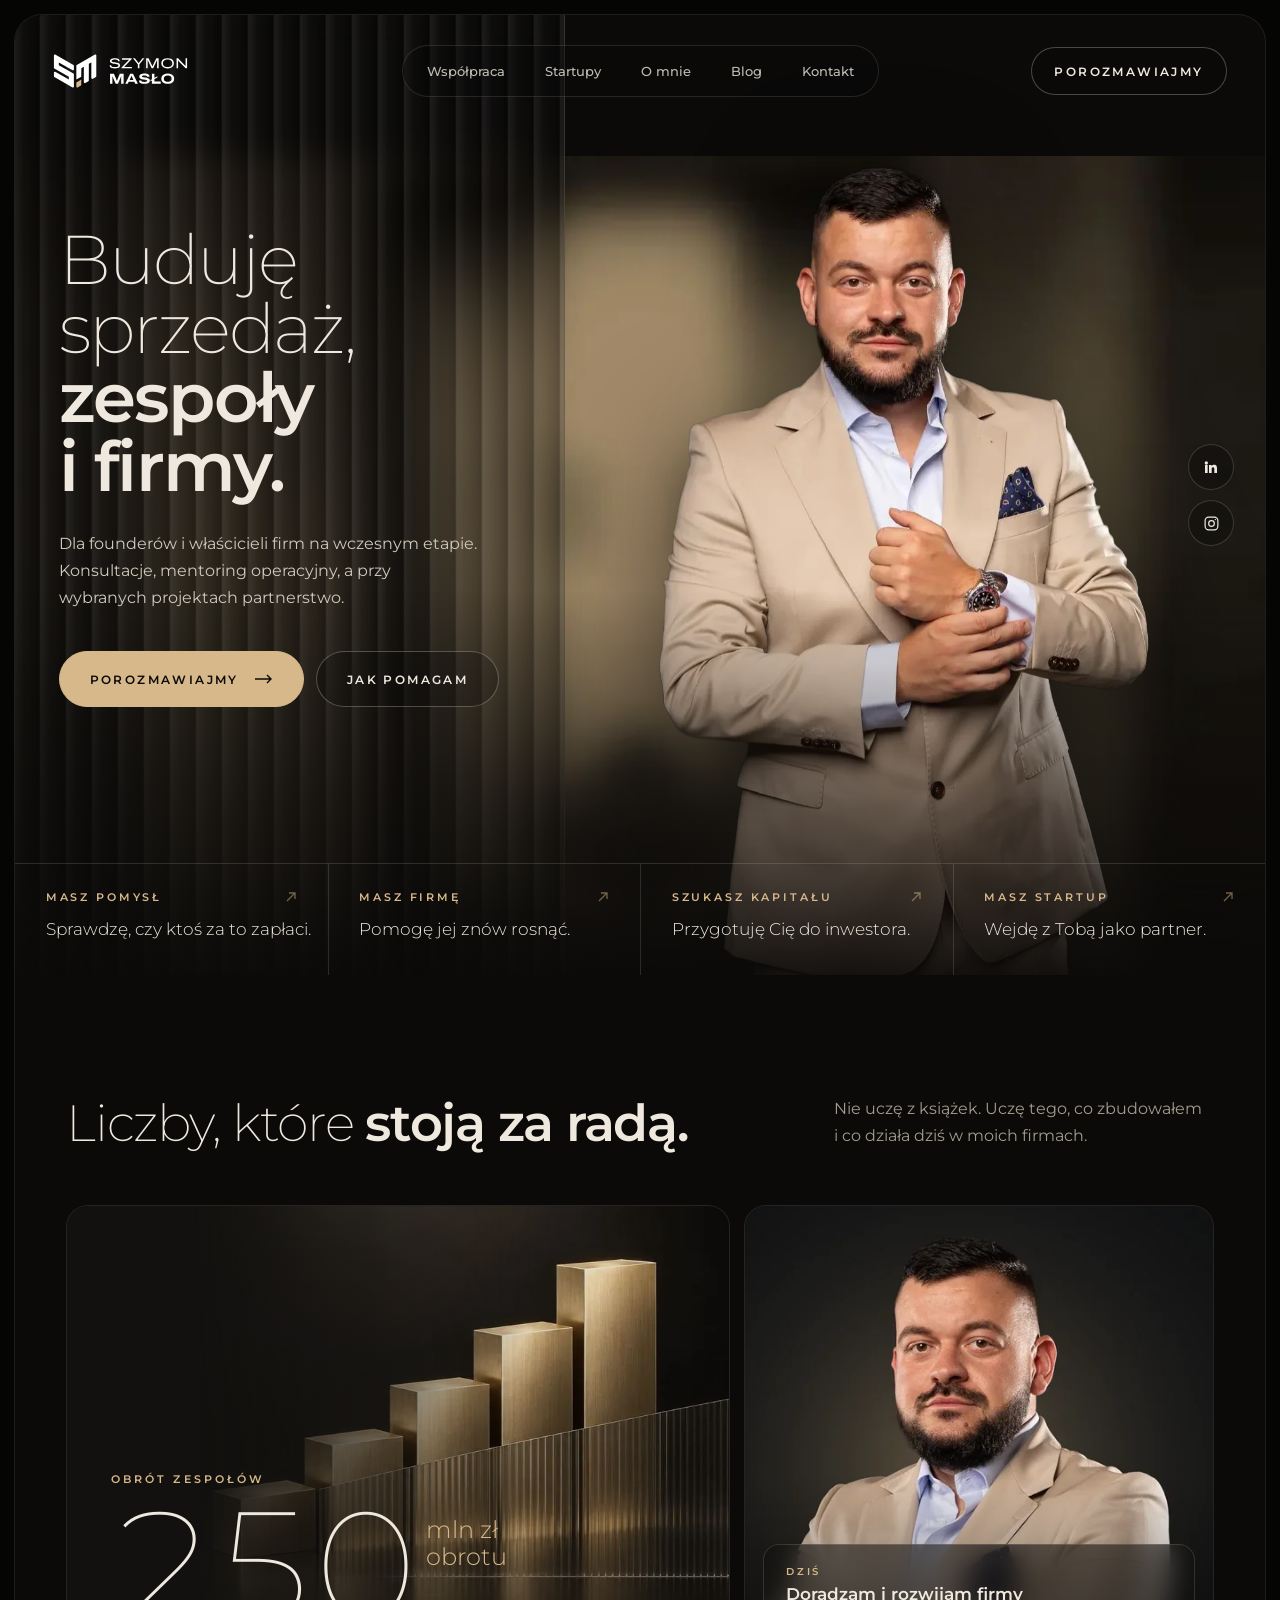
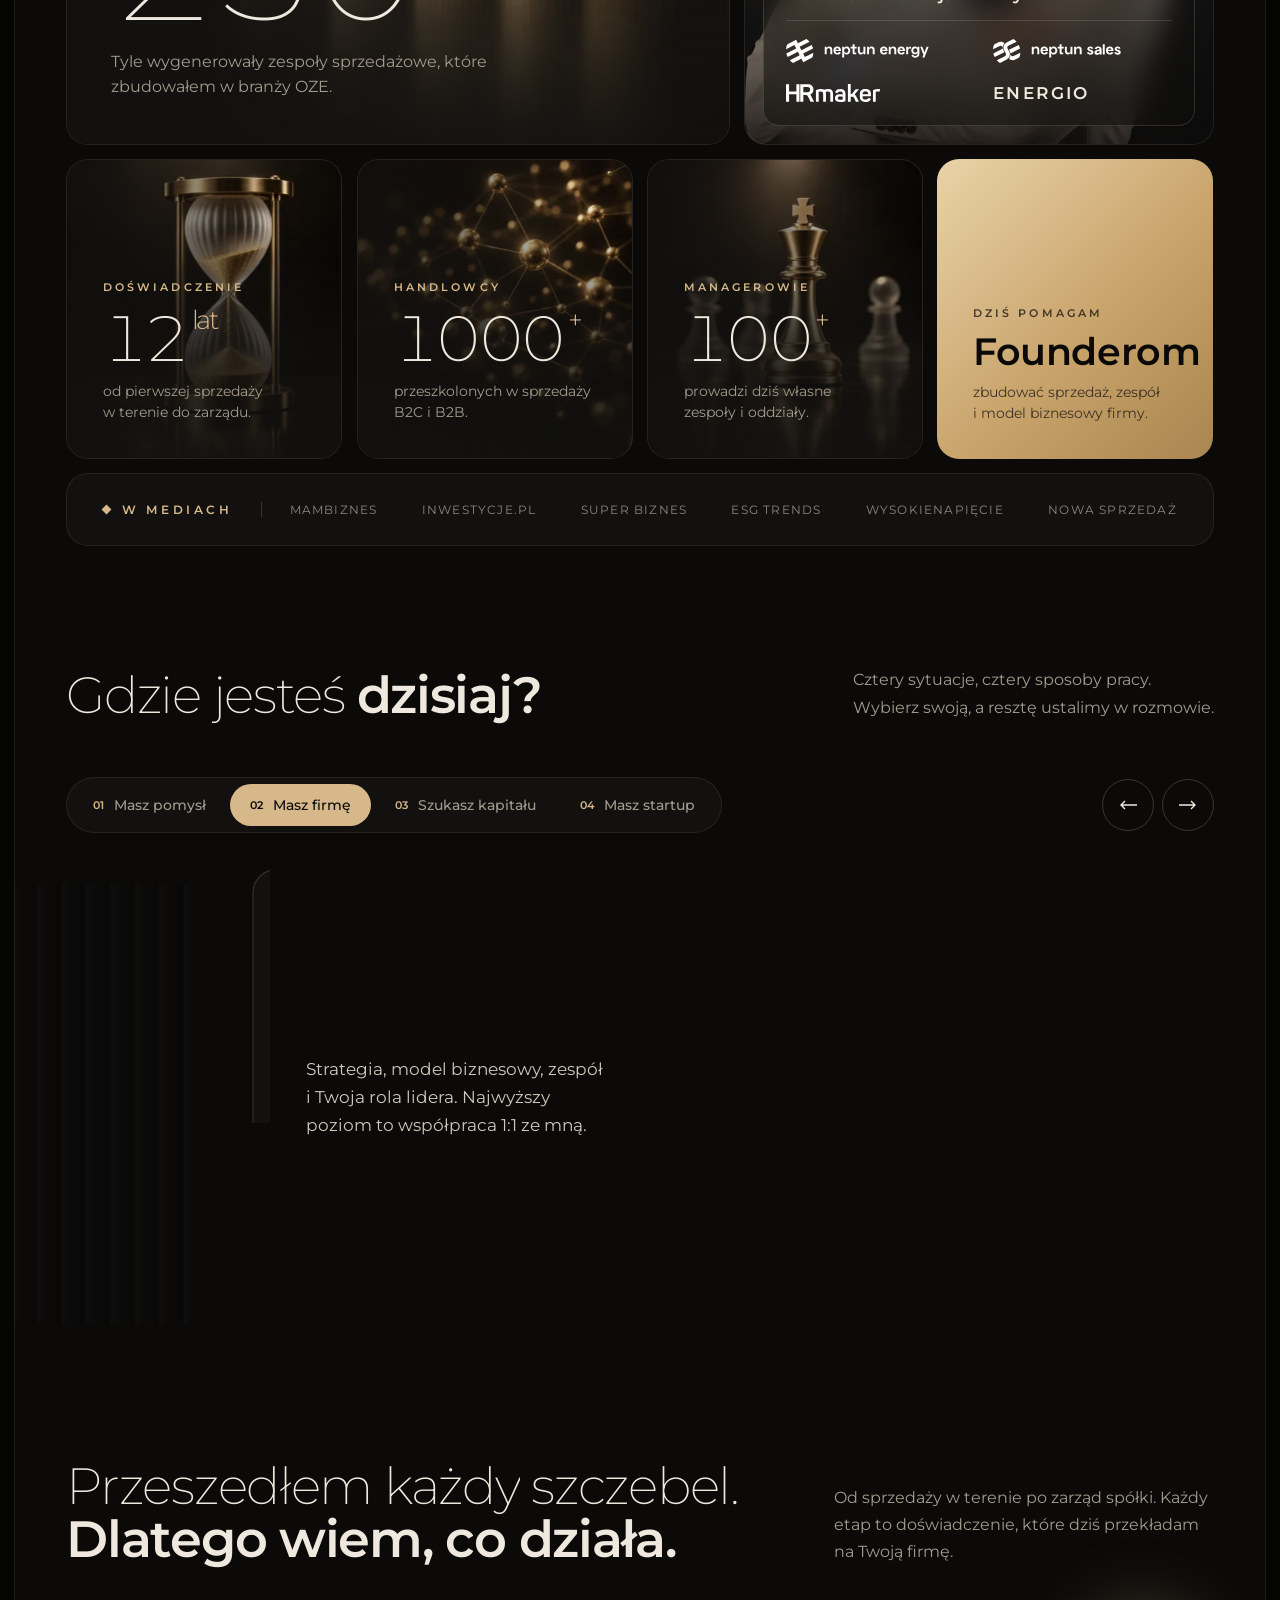
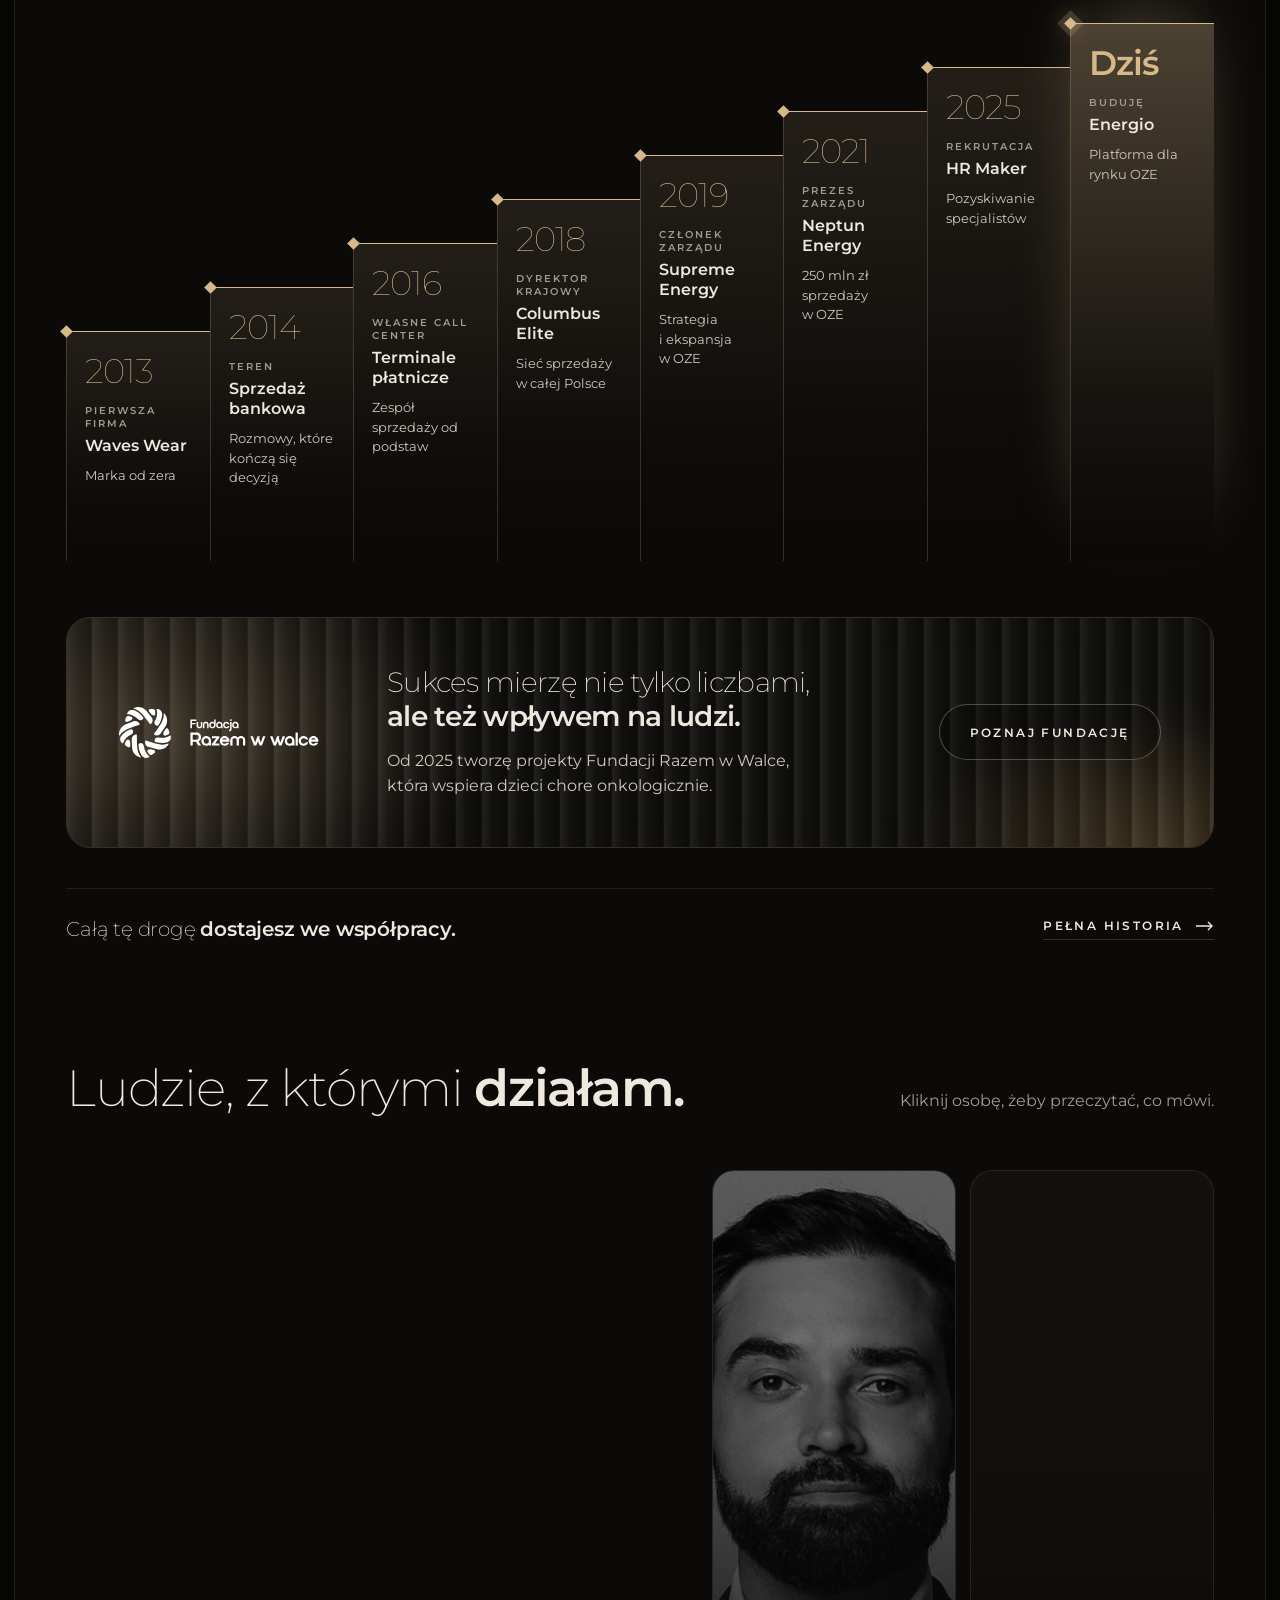
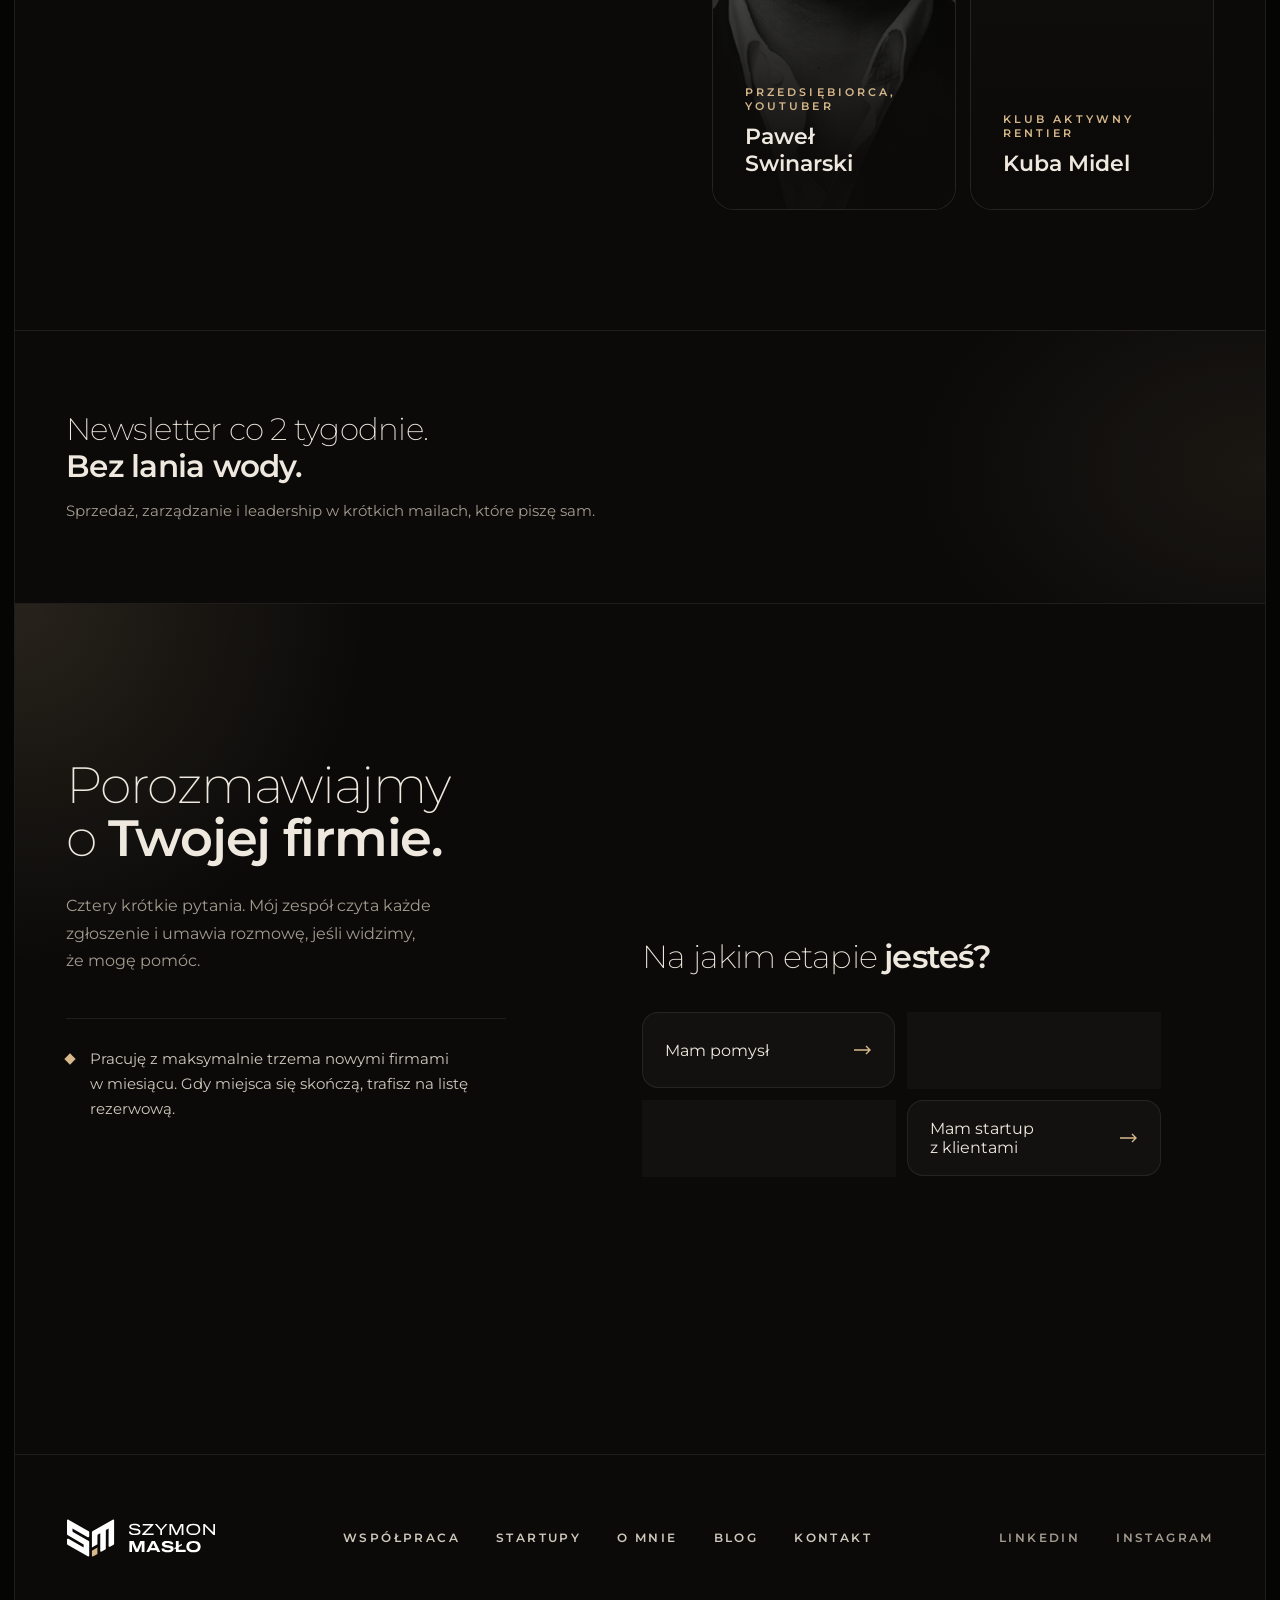
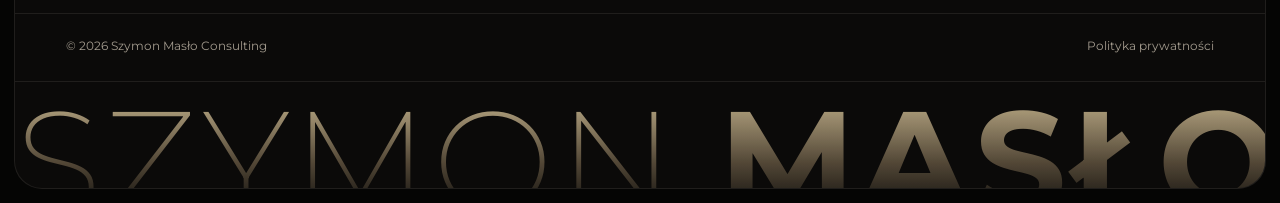
==== index.html @ 3e360892 "Strona główna: statyczny front, interakcje, animacje i GitHub Pages - index.html z 8 sekcjami 1:1 z " ====
<!doctype html>
<html lang="pl">
<head>
<meta charset="utf-8">
<meta name="viewport" content="width=device-width, initial-scale=1">
<title>Szymon Masło – sprzedaż, zespoły i firmy</title>
<meta name="description" content="Dla founderów i właścicieli firm na wczesnym etapie. Konsultacje, mentoring operacyjny, a przy wybranych projektach partnerstwo.">
<meta name="robots" content="noindex, nofollow"><!-- wersja do akceptacji: usuń przy publikacji -->
<meta name="theme-color" content="#050504">
<meta property="og:title" content="Szymon Masło">
<meta property="og:description" content="Buduję sprzedaż, zespoły i firmy.">
<meta property="og:image" content="assets/img/og.jpg">
<link rel="icon" href="assets/logo/oryginaly/logo-512.png">

<!-- Font: na start Google Fonts, docelowo self-hosted woff2 (latin-ext) w assets/fonts + preload -->
<link rel="preconnect" href="https://fonts.googleapis.com">
<link rel="preconnect" href="https://fonts.gstatic.com" crossorigin>
<link rel="stylesheet" href="https://fonts.googleapis.com/css2?family=Montserrat:wght@100..800&amp;display=swap">

<!-- LCP: zdjęcie Szymona i tło hero -->
<link rel="preload" as="image" type="image/webp" href="assets/img/hero-szymon-cutout-805.webp" imagesrcset="assets/img/hero-szymon-cutout-480.webp 480w, assets/img/hero-szymon-cutout-805.webp 805w" imagesizes="(max-width: 640px) 240px, 510px" fetchpriority="high">

<link rel="stylesheet" href="assets/css/tokens.css">
<link rel="stylesheet" href="assets/css/base.css">
<link rel="stylesheet" href="assets/css/sections/header.css">
<link rel="stylesheet" href="assets/css/sections/hero.css">
<link rel="stylesheet" href="assets/css/sections/results.css">
<link rel="stylesheet" href="assets/css/sections/paths.css">
<link rel="stylesheet" href="assets/css/sections/career.css">
<link rel="stylesheet" href="assets/css/sections/people.css">
<link rel="stylesheet" href="assets/css/sections/newsletter.css">
<link rel="stylesheet" href="assets/css/sections/apply.css">
<link rel="stylesheet" href="assets/css/sections/footer.css">
<link rel="stylesheet" href="assets/css/motion.css">
<script>
  /* Animacje tylko z JS i bez prefers-reduced-motion. Bezpiecznik: gdy main.js się nie wczyta w 3 s, pokaż wszystko. */
  (function (h) {
    h.classList.add('js');
    if (!matchMedia('(prefers-reduced-motion: reduce)').matches) h.classList.add('motion');
    setTimeout(function () { if (!h.classList.contains('motion-ready')) h.classList.remove('motion'); }, 3000);
  })(document.documentElement);
</script>
<script type="module" src="assets/js/main.js"></script>
</head>
<body>
<a class="skip-link" href="#tresc">Przejdź do treści</a>
<div class="scroll-progress" aria-hidden="true"></div>

<div class="site">
<div class="site-frame" id="top">

<!-- ============ template-part: home/hero (+ header.php) ============ -->
<section class="hero" aria-labelledby="hero-h" data-section="hero">
  <div class="hero__bg" aria-hidden="true">
    <img src="assets/img/hero-bg-korytarz-1280.webp" srcset="assets/img/hero-bg-korytarz-768.webp 768w, assets/img/hero-bg-korytarz-1280.webp 1280w, assets/img/hero-bg-korytarz-1920.webp 1920w" sizes="100vw" width="1920" height="1080" alt="" decoding="async">
  </div>
  <div class="hero__photo">
    <img src="assets/img/hero-szymon-cutout-805.webp" srcset="assets/img/hero-szymon-cutout-480.webp 480w, assets/img/hero-szymon-cutout-805.webp 805w" sizes="(max-width: 640px) 240px, 510px" width="805" height="1439" alt="Szymon Masło w beżowym garniturze" fetchpriority="high">
  </div>
  <div class="hero__glass flute" aria-hidden="true"></div>
  <div class="hero__dim" aria-hidden="true"></div>

  <header class="topbar">
    <a class="topbar__logo" href="#top" aria-label="Szymon Masło, strona główna"><img src="assets/logo/szymon-maslo-white.svg" width="142" height="36" alt=""></a>
    <nav class="topbar__nav" aria-label="Główna nawigacja">
      <a href="#">Współpraca</a>
      <a href="#">Startupy</a>
      <a href="#">O mnie</a>
      <a href="#">Blog</a>
      <a href="#">Kontakt</a>
    </nav>
    <div class="topbar__actions">
      <a class="btn btn--ghost topbar__cta" href="#porozmawiajmy">Porozmawiajmy</a>
      <button class="topbar__menu-btn" type="button" aria-label="Otwórz menu" aria-expanded="false" aria-controls="mobile-menu" data-mmenu-open><svg width="20" height="20" viewBox="0 0 24 24" fill="none" stroke="currentColor" stroke-width="1.5" stroke-linecap="round" aria-hidden="true"><path d="M4 9h16M4 15h16"/></svg></button>
    </div>
  </header>

  <div class="hero__social">
    <a href="https://www.linkedin.com/in/szymonmaslo/" aria-label="LinkedIn" rel="noopener" target="_blank"><svg width="16" height="16" viewBox="0 0 24 24" fill="currentColor" aria-hidden="true"><path d="M4.98 3.5a2.5 2.5 0 1 1 0 5 2.5 2.5 0 0 1 0-5zM3 9h4v12H3zM9 9h3.8v1.7h.05c.53-1 1.83-2.05 3.77-2.05C20.6 8.65 21 11.3 21 14.7V21h-4v-5.6c0-1.34-.02-3.06-1.86-3.06-1.87 0-2.15 1.46-2.15 2.96V21H9z"/></svg></a>
    <a href="https://www.instagram.com/szymon_maslovsky" aria-label="Instagram" rel="noopener" target="_blank"><svg width="17" height="17" viewBox="0 0 24 24" fill="none" stroke="currentColor" stroke-width="1.7" aria-hidden="true"><rect x="3" y="3" width="18" height="18" rx="5"/><circle cx="12" cy="12" r="4"/><circle cx="17.5" cy="6.5" r="1" fill="currentColor" stroke="none"/></svg></a>
  </div>

  <div class="hero__copy" id="tresc">
    <h1 class="hero__title thin" id="hero-h" data-split>Buduję sprzedaż, <b>zespoły i&nbsp;firmy.</b></h1>
    <p class="hero__lead lead">Dla founderów i&nbsp;właścicieli firm na wczesnym etapie. Konsultacje, mentoring operacyjny, a&nbsp;przy wybranych projektach partnerstwo.</p>
    <div class="hero__ctas">
      <a class="btn" href="#porozmawiajmy">Porozmawiajmy <svg width="18" height="10" viewBox="0 0 18 10" fill="none" stroke="currentColor" stroke-width="1.4" aria-hidden="true"><path d="M0 5h16M12 1l4 4-4 4"/></svg></a>
      <a class="btn btn--ghost" href="#sciezki">Jak pomagam</a>
    </div>
  </div>

  <nav class="hero__cells" aria-label="Twoja sytuacja">
    <a class="hero__cell" href="#sciezki"><span class="hero__cell-label">Masz pomysł <svg width="12" height="12" viewBox="0 0 12 12" fill="none" stroke="currentColor" stroke-width="1.3" aria-hidden="true"><path d="M2 10L10 2M4 2h6v6"/></svg></span><span class="hero__cell-text">Sprawdzę, czy ktoś za to zapłaci.</span></a>
    <a class="hero__cell" href="#sciezki"><span class="hero__cell-label">Masz firmę <svg width="12" height="12" viewBox="0 0 12 12" fill="none" stroke="currentColor" stroke-width="1.3" aria-hidden="true"><path d="M2 10L10 2M4 2h6v6"/></svg></span><span class="hero__cell-text">Pomogę jej znów rosnąć.</span></a>
    <a class="hero__cell" href="#sciezki"><span class="hero__cell-label">Szukasz kapitału <svg width="12" height="12" viewBox="0 0 12 12" fill="none" stroke="currentColor" stroke-width="1.3" aria-hidden="true"><path d="M2 10L10 2M4 2h6v6"/></svg></span><span class="hero__cell-text">Przygotuję Cię do inwestora.</span></a>
    <a class="hero__cell" href="#sciezki"><span class="hero__cell-label">Masz startup <svg width="12" height="12" viewBox="0 0 12 12" fill="none" stroke="currentColor" stroke-width="1.3" aria-hidden="true"><path d="M2 10L10 2M4 2h6v6"/></svg></span><span class="hero__cell-text">Wejdę z&nbsp;Tobą jako partner.</span></a>
  </nav>
</section>

<main>
<!-- ============ template-part: home/results ============ -->
<section class="sec results" id="liczby" aria-labelledby="wynik-h" data-section="results">
  <div class="wrap">
    <div class="sec-head">
      <h2 class="h2 thin" id="wynik-h" data-split>Liczby, które <b>stoją za radą.</b></h2>
      <p class="lead" data-reveal style="--delay:.25s">Nie uczę z&nbsp;książek. Uczę tego, co zbudowałem i&nbsp;co działa dziś w&nbsp;moich firmach.</p>
    </div>
    <div class="results__grid" data-results-grid data-stagger="scale">
      <article class="results__tile results__tile--big">
        <div class="results__art" aria-hidden="true"><img src="assets/img/bento-250mln-schody-1280.webp" srcset="assets/img/bento-250mln-schody-640.webp 640w, assets/img/bento-250mln-schody-1280.webp 1280w" sizes="(max-width: 640px) 820px, 960px" width="1280" height="720" alt="" loading="lazy" decoding="async"></div>
        <div class="results__in">
          <small class="results__label">Obrót zespołów</small>
          <p class="results__big-num"><b aria-hidden="true" data-count>250</b><span aria-hidden="true">mln zł <br>obrotu</span><span class="visually-hidden">250 mln zł obrotu</span></p>
          <p class="results__text">Tyle wygenerowały zespoły sprzedażowe, które zbudowałem w&nbsp;branży OZE.</p>
        </div>
      </article>
      <article class="results__tile results__tile--photo">
        <img class="results__photo" src="assets/img/bento-szymon-bezowy-800.webp" srcset="assets/img/bento-szymon-bezowy-800.webp 800w, assets/img/bento-szymon-bezowy-1200.webp 1200w" sizes="(max-width: 640px) 84vw, (max-width: 1100px) 100vw, 560px" width="1600" height="1600" alt="Szymon Masło w beżowym garniturze, z założonymi rękami" loading="lazy" decoding="async">
        <div class="results__glass">
          <div><small>Dziś</small><b class="results__glass-title">Doradzam i&nbsp;rozwijam firmy</b></div>
          <div class="results__logos">
            <img src="assets/logo/neptun-energy-white.svg" alt="Neptun Energy" loading="lazy">
            <img src="assets/logo/neptun-sales-white.svg" alt="Neptun Sales" loading="lazy">
            <img src="assets/logo/hr-maker-white.svg" alt="HR Maker" loading="lazy">
            <span class="results__wordmark">ENERGIO</span>
          </div>
        </div>
      </article>
      <article class="results__tile results__tile--stat">
        <div class="results__art" aria-hidden="true"><img src="assets/img/bento-12lat-klepsydra-640.webp" srcset="assets/img/bento-12lat-klepsydra-640.webp 640w, assets/img/bento-12lat-klepsydra-1280.webp 1280w" sizes="(max-width: 640px) 820px, 540px" width="1280" height="720" alt="" loading="lazy" decoding="async"></div>
        <div class="results__in"><small class="results__label">Doświadczenie</small><span class="results__value"><span data-count>12</span><sup>lat</sup></span><p class="results__text">od pierwszej sprzedaży w&nbsp;terenie do zarządu.</p></div>
      </article>
      <article class="results__tile results__tile--stat">
        <div class="results__art" aria-hidden="true"><img src="assets/img/bento-handlowcy-siec-640.webp" srcset="assets/img/bento-handlowcy-siec-640.webp 640w, assets/img/bento-handlowcy-siec-1280.webp 1280w" sizes="(max-width: 640px) 820px, 540px" width="1280" height="720" alt="" loading="lazy" decoding="async"></div>
        <div class="results__in"><small class="results__label">Handlowcy</small><span class="results__value"><span data-count>1000</span><sup>+</sup></span><p class="results__text">przeszkolonych w&nbsp;sprzedaży B2C i&nbsp;B2B.</p></div>
      </article>
      <article class="results__tile results__tile--stat">
        <div class="results__art" aria-hidden="true"><img src="assets/img/bento-managerowie-krol-640.webp" srcset="assets/img/bento-managerowie-krol-640.webp 640w, assets/img/bento-managerowie-krol-1280.webp 1280w" sizes="(max-width: 640px) 820px, 540px" width="1280" height="720" alt="" loading="lazy" decoding="async"></div>
        <div class="results__in"><small class="results__label">Managerowie</small><span class="results__value"><span data-count>100</span><sup>+</sup></span><p class="results__text">prowadzi dziś własne <br>zespoły i&nbsp;oddziały.</p></div>
      </article>
      <article class="results__tile results__tile--stat results__tile--gold">
        <div class="results__in"><small class="results__label">Dziś pomagam</small><span class="results__value">Founderom</span><p class="results__text">zbudować sprzedaż, zespół i&nbsp;model biznesowy firmy.</p></div>
      </article>
      <div class="results__tile results__press" data-results-skip>
        <small class="results__press-label">W mediach</small>
        <ul class="results__press-list" data-stagger="fade" style="--delay:.9s"><li>MamBiznes</li><li>Inwestycje.pl</li><li>Super Biznes</li><li>ESG Trends</li><li>WysokieNapięcie</li><li>Nowa Sprzedaż</li></ul>
      </div>
    </div>
    <div class="results__dots" data-results-dots aria-hidden="true"></div>
    <div class="results__press-m" data-reveal><small>W mediach</small><p>MamBiznes · Inwestycje.pl · Super Biznes · ESG Trends · WysokieNapięcie · Nowa Sprzedaż</p></div>
  </div>
</section>

<!-- ============ template-part: home/paths ============ -->
<section class="sec sec--flush-top paths" id="sciezki" aria-labelledby="sciezki-h" data-section="paths">
  <div class="wrap">
    <div class="sec-head">
      <h2 class="h2 thin" id="sciezki-h" data-split>Gdzie jesteś <b>dzisiaj?</b></h2>
      <p class="lead" data-reveal style="--delay:.25s">Cztery sytuacje, cztery sposoby pracy. <br>Wybierz swoją, a&nbsp;resztę ustalimy w&nbsp;rozmowie.</p>
    </div>
    <div class="paths__top" data-reveal>
      <div class="paths__tabs" role="tablist" aria-label="Twoja sytuacja" data-paths-tabs></div>
      <div class="paths__arrows">
        <button type="button" class="paths__arrow" aria-label="Poprzednia ścieżka" data-paths-prev><svg width="18" height="10" viewBox="0 0 18 10" fill="none" stroke="currentColor" stroke-width="1.4" aria-hidden="true"><path d="M18 5H2M6 1L2 5l4 4"/></svg></button>
        <button type="button" class="paths__arrow" aria-label="Następna ścieżka" data-paths-next><svg width="18" height="10" viewBox="0 0 18 10" fill="none" stroke="currentColor" stroke-width="1.4" aria-hidden="true"><path d="M0 5h16M12 1l4 4-4 4"/></svg></button>
      </div>
    </div>
    <div class="paths__slider" data-paths-slider data-reveal="right" style="--delay:.15s">
      <div class="paths__track" data-paths-track></div>
    </div>
    <div class="paths__dots" role="group" aria-label="Wybierz ścieżkę" data-paths-dots></div>
  </div>
</section>

<!-- ============ template-part: home/career ============ -->
<section class="sec sec--flush-top career" id="droga" aria-labelledby="droga-h" data-section="career">
  <div class="wrap">
    <div class="sec-head">
      <h2 class="h2 thin" id="droga-h" data-split>Przeszedłem każdy szczebel. <br><b>Dlatego wiem, co działa.</b></h2>
      <p class="lead" data-reveal style="--delay:.25s">Od sprzedaży w&nbsp;terenie po zarząd spółki. Każdy etap to doświadczenie, które dziś przekładam na Twoją firmę.</p>
    </div>
    <ol class="career__stairs" data-career-list data-stagger="stairs"></ol>
    <div class="career__mission" data-reveal="scale">
      <div class="career__mission-glow" aria-hidden="true"></div>
      <div class="flute career__mission-flute" aria-hidden="true"></div>
      <div class="career__mission-in">
        <img src="assets/logo/fundacja-razem-w-walce-white.svg" alt="Fundacja Razem w Walce" loading="lazy">
        <div>
          <h3 class="career__mission-title thin">Sukces mierzę nie tylko liczbami, <br><b>ale też wpływem na ludzi.</b></h3>
          <p class="career__mission-text">Od 2025 tworzę projekty Fundacji Razem w&nbsp;Walce, <br>która wspiera dzieci chore onkologicznie.</p>
        </div>
        <a class="btn btn--ghost" href="#">Poznaj fundację</a>
      </div>
    </div>
    <div class="career__foot" data-reveal>
      <p>Całą tę drogę <b>dostajesz we współpracy.</b></p>
      <a class="tlink" href="#">Pełna historia <svg width="18" height="10" viewBox="0 0 18 10" fill="none" stroke="currentColor" stroke-width="1.4" aria-hidden="true"><path d="M0 5h16M12 1l4 4-4 4"/></svg></a>
    </div>
  </div>
</section>

<!-- ============ template-part: home/people ============ -->
<section class="sec sec--flush-top people" id="opinie" aria-labelledby="opinie-h" data-section="people">
  <div class="wrap">
    <div class="sec-head">
      <h2 class="h2 thin" id="opinie-h" data-split>Ludzie, z&nbsp;którymi <b>działam.</b></h2>
      <p class="lead" data-reveal style="--delay:.25s">Kliknij osobę, żeby przeczytać, co mówi.</p>
    </div>
    <div class="people__list" data-people-list data-stagger="scale"></div>
  </div>
</section>

<!-- ============ template-part: home/newsletter ============ -->
<section class="newsletter" aria-labelledby="news-h" data-section="newsletter">
  <div class="wrap newsletter__in">
    <div data-reveal="left">
      <h2 class="newsletter__title thin" id="news-h">Newsletter co 2&nbsp;tygodnie. <br><b>Bez lania wody.</b></h2>
      <p class="newsletter__text">Sprzedaż, zarządzanie i&nbsp;leadership w&nbsp;krótkich mailach, które piszę sam.</p>
    </div>
    <!-- Akcja do podmiany po wyborze narzędzia: zmień action/method i usuń data-newsletter-mock -->
    <form data-reveal style="--delay:.2s" class="newsletter__form" action="#" method="post" data-newsletter data-newsletter-mock>
      <label class="newsletter__field"><span class="visually-hidden">Adres e-mail</span><input type="email" name="email" placeholder="Twój e-mail" autocomplete="email" required></label>
      <button class="btn" type="submit">Zapisz się</button>
    </form>
  </div>
</section>

<!-- ============ template-part: home/apply ============ -->
<section class="apply" id="porozmawiajmy" aria-labelledby="apply-h" data-section="apply">
  <div class="wrap apply__grid">
    <div data-stagger style="--delay:.1s">
      <h2 class="apply__title h2 thin" id="apply-h">Porozmawiajmy o&nbsp;<b>Twojej firmie.</b></h2>
      <p class="apply__lead lead">Cztery krótkie pytania. Mój zespół czyta każde zgłoszenie i&nbsp;umawia rozmowę, jeśli widzimy, <br>że mogę pomóc.</p>
      <div class="apply__limit"><span aria-hidden="true"></span><p>Pracuję z&nbsp;maksymalnie trzema nowymi firmami w&nbsp;miesiącu. Gdy miejsca się skończą, trafisz na listę rezerwową.</p></div>
    </div>

    <form data-reveal="scale" style="--delay:.25s" class="apply__card" data-apply-form data-endpoint="" novalidate aria-labelledby="apply-h">
      <div class="apply__card-top" aria-live="polite"><small data-apply-step-label>Krok 1 z&nbsp;4</small><small data-apply-chosen></small></div>
      <div class="apply__bar" data-apply-bar aria-hidden="true"><i class="is-on"></i><i></i><i></i><i></i></div>

      <div class="apply__step" data-apply-step="1">
        <h3 class="apply__q thin" tabindex="-1" data-apply-heading>Na jakim etapie <b>jesteś?</b></h3>
        <div class="apply__choices" data-apply-stages></div>
      </div>

      <div class="apply__step" data-apply-step="2" hidden>
        <h3 class="apply__q thin" tabindex="-1" data-apply-heading>Co dziś najbardziej <b>blokuje wzrost?</b></h3>
        <label class="apply__field"><span>Kilka zdań wystarczy</span><textarea name="blocker"></textarea></label>
        <div class="apply__nav"><button class="apply__back" type="button" data-apply-nav="back">Wstecz</button><button class="btn" type="button" data-apply-nav="next">Dalej</button></div>
      </div>

      <div class="apply__step" data-apply-step="3" hidden>
        <h3 class="apply__q thin" tabindex="-1" data-apply-heading>Jakiej współpracy <b>szukasz?</b></h3>
        <div class="apply__choices" data-apply-coop></div>
        <div class="apply__nav"><button class="apply__back" type="button" data-apply-nav="back">Wstecz</button></div>
      </div>

      <div class="apply__step" data-apply-step="4" hidden>
        <h3 class="apply__q thin" tabindex="-1" data-apply-heading>Jak możemy <b>się odezwać?</b></h3>
        <label class="apply__field"><span>Imię i&nbsp;nazwisko</span><input type="text" name="full_name" autocomplete="name" required aria-describedby="apply-err-name"><em class="apply__error" id="apply-err-name" data-apply-error="name"></em></label>
        <div class="apply__row2">
          <label class="apply__field"><span>E-mail</span><input type="email" name="email" autocomplete="email" required aria-describedby="apply-err-email"><em class="apply__error" id="apply-err-email" data-apply-error="email"></em></label>
          <label class="apply__field"><span>Telefon</span><input type="tel" name="phone" autocomplete="tel" required aria-describedby="apply-err-phone"><em class="apply__error" id="apply-err-phone" data-apply-error="phone"></em></label>
        </div>
        <div class="apply__consent-wrap">
          <label class="apply__consent"><input type="checkbox" name="consent" required aria-describedby="apply-err-consent"><span>Zgadzam się na kontakt w&nbsp;sprawie zgłoszenia. Szczegóły w&nbsp;<a href="#">polityce prywatności</a>.</span></label>
          <em class="apply__error" id="apply-err-consent" data-apply-error="consent"></em>
        </div>
        <div class="apply__nav"><button class="apply__back" type="button" data-apply-nav="back">Wstecz</button><button class="btn" type="submit">Wyślij</button></div>
      </div>

      <div class="apply__step" data-apply-step="5" hidden>
        <div class="apply__done">
          <h3 class="apply__done-title thin" tabindex="-1" data-apply-heading>Dziękuję. <b>Odezwiemy się.</b></h3>
          <p class="apply__done-text">Mój zespół przeczyta zgłoszenie i&nbsp;skontaktuje się, żeby umówić rozmowę.</p>
        </div>
        <div class="apply__nav"><button class="apply__back" type="button" data-apply-nav="restart">Nowe zgłoszenie</button></div>
      </div>
    </form>
  </div>
</section>
</main>

<!-- ============ footer.php ============ -->
<footer class="footer">
  <div class="wrap footer__row" data-stagger="fade">
    <a href="#top" class="footer__logo" aria-label="Szymon Masło, strona główna"><img src="assets/logo/szymon-maslo-white.svg" width="150" height="38" alt="" loading="lazy"></a>
    <nav class="footer__nav" aria-label="Stopka"><a href="#">Współpraca</a><a href="#">Startupy</a><a href="#">O mnie</a><a href="#">Blog</a><a href="#">Kontakt</a></nav>
    <div class="footer__social"><a href="https://www.linkedin.com/in/szymonmaslo/" rel="noopener" target="_blank">LinkedIn</a><a href="https://www.instagram.com/szymon_maslovsky" rel="noopener" target="_blank">Instagram</a></div>
  </div>
  <div class="wrap footer__bottom"><span>© 2026 Szymon Masło Consulting</span><a href="#">Polityka prywatności</a></div>
  <div class="footer__giant-box" aria-hidden="true" data-reveal-box><div class="footer__giant"><span>Szymon </span><b>Masło</b></div></div>
</footer>

</div>
</div>

<!-- ============ Menu mobilne (PROPOZYCJA do akceptacji) ============ -->
<dialog class="mmenu" id="mobile-menu" aria-label="Menu">
  <div class="mmenu__panel">
    <div class="mmenu__flute flute" aria-hidden="true"></div>
    <div class="mmenu__top">
      <a href="#top"><img src="assets/logo/szymon-maslo-white.svg" width="142" height="36" alt="Szymon Masło, strona główna"></a>
      <button class="mmenu__close" type="button" aria-label="Zamknij menu" data-mmenu-close><svg width="20" height="20" viewBox="0 0 24 24" fill="none" stroke="currentColor" stroke-width="1.5" stroke-linecap="round" aria-hidden="true"><path d="M6 6l12 12M18 6L6 18"/></svg></button>
    </div>
    <nav class="mmenu__nav" aria-label="Menu mobilne">
      <a href="#" style="--i:0">Współpraca <small>01</small></a>
      <a href="#" style="--i:1">Startupy <small>02</small></a>
      <a href="#" style="--i:2">O mnie <small>03</small></a>
      <a href="#" style="--i:3">Blog <small>04</small></a>
      <a href="#" style="--i:4">Kontakt <small>05</small></a>
    </nav>
    <div class="mmenu__foot">
      <a class="btn" href="#porozmawiajmy">Porozmawiajmy <svg width="18" height="10" viewBox="0 0 18 10" fill="none" stroke="currentColor" stroke-width="1.4" aria-hidden="true"><path d="M0 5h16M12 1l4 4-4 4"/></svg></a>
      <div class="mmenu__social"><a href="https://www.linkedin.com/in/szymonmaslo/" rel="noopener" target="_blank">LinkedIn</a><a href="https://www.instagram.com/szymon_maslovsky" rel="noopener" target="_blank">Instagram</a></div>
    </div>
  </div>
</dialog>
</body>
</html>
---- assets/css/tokens.css ----
/* Tokeny projektu – źródło: docs/design-system.md */
:root {
  /* kolory */
  --page: #050504;
  --bg: #0B0A09;
  --card: #12110F;
  --text: #EEE8DE;
  --text-2: #CFC8BC;
  --muted: #A39B8E;
  --placeholder: #8C857A;
  --gold: #D6B88A;
  --gold-hover: #E8D5B2;
  --line: rgba(214, 184, 138, .22);
  --line2: rgba(238, 232, 222, .09);
  --glass-line: rgba(238, 232, 222, .14);
  --gold-gradient: linear-gradient(135deg, #E9D3A8, #C9A46C 55%, #A9864F);
  --error: #E7A48C;

  /* typografia */
  --font: 'Montserrat', system-ui, sans-serif;

  /* kształty */
  --r: 28px;
  --r-card: 22px;
  --r-card-lg: 24px;
  --r-glass: 16px;
  --r-pill: 999px;

  /* układ */
  --wrap-max: 1320px;
  --wrap-pad: clamp(24px, 4vw, 56px);
  --sec-pad: 120px;

  /* ruch (punkty zaczepienia pod animacje) */
  --ease-out: cubic-bezier(.2, .8, .2, 1);
}

@media (max-width: 640px) {
  :root {
    --r: 20px;
    --wrap-pad: 20px;
    --sec-pad: 72px;
  }
}
---- assets/css/base.css ----
/* Reset, typografia, wspólne komponenty (.wrap, .btn, .flute, .dot) */
html { scroll-behavior: smooth; }
*, *::before, *::after { box-sizing: border-box; }
body {
  margin: 0;
  background: var(--page);
  color: var(--text);
  font-family: var(--font);
  -webkit-font-smoothing: antialiased;
}
img { display: block; max-width: 100%; }
h1, h2, h3, p, ul, ol, figure, blockquote { margin: 0; padding: 0; }
ul, ol { list-style: none; }
a { color: var(--text); }
a:hover { color: var(--gold-hover); }
button { font-family: inherit; }

:focus-visible { outline: 2px solid var(--gold); outline-offset: 3px; }
.btn:focus-visible { outline-offset: 4px; }

.visually-hidden {
  position: absolute !important; width: 1px; height: 1px; padding: 0; margin: -1px;
  overflow: hidden; clip: rect(0 0 0 0); white-space: nowrap; border: 0;
}
.skip-link {
  position: absolute; z-index: 100; left: 24px; top: -80px;
  padding: 14px 22px; border-radius: var(--r-pill);
  background: var(--gold); color: var(--bg); font-size: 13px; font-weight: 600; text-decoration: none;
}
.skip-link:focus { top: 24px; color: var(--bg); }

/* ramka strony */
.site { padding: 14px; overflow-x: clip; }
.site-frame {
  position: relative; background: var(--bg);
  border: 1px solid var(--line2); border-radius: var(--r); overflow: hidden;
}

.wrap { max-width: var(--wrap-max); margin: 0 auto; padding-inline: var(--wrap-pad); }

/* typografia */
.eyebrow { display: block; font-size: 11px; font-weight: 600; letter-spacing: .34em; text-transform: uppercase; color: var(--gold); }
.thin { font-weight: 200; letter-spacing: -.025em; }
.thin b { font-weight: 600; }
.h2 { font-size: clamp(38px, 4vw, 62px); line-height: 1.04; }
.lead { font-size: 16px; line-height: 1.7; color: var(--muted); }

/* sekcje */
.sec { padding: var(--sec-pad) 0; }
.sec--flush-top { padding-top: 0; }
.sec-head { display: flex; justify-content: space-between; align-items: flex-end; gap: 48px; flex-wrap: wrap; margin-bottom: 56px; }
.sec-head .lead { max-width: 380px; }

/* fakturowane szkło */
.flute {
  -webkit-backdrop-filter: blur(16px) saturate(1.05);
  backdrop-filter: blur(16px) saturate(1.05);
  background:
    repeating-linear-gradient(90deg, rgba(255,255,255,.075) 0px, rgba(255,255,255,.015) 9px, rgba(0,0,0,.20) 24px, rgba(255,255,255,.09) 26px),
    linear-gradient(90deg, rgba(11,10,9,.55), rgba(11,10,9,.25));
}

/* przyciski */
.btn {
  display: inline-flex; align-items: center; justify-content: center; gap: 16px;
  min-height: 56px; padding: 0 30px; border-radius: var(--r-pill);
  background: var(--gold); color: var(--bg); border: 1px solid var(--gold);
  text-decoration: none; font-family: inherit; font-size: 12px; font-weight: 600;
  letter-spacing: .2em; text-transform: uppercase; cursor: pointer;
  transition: background .4s, color .4s, border-color .4s;
}
.btn:hover { background: transparent; color: var(--gold); }
.btn svg { flex: none; transition: transform .4s; }
.btn:hover svg { transform: translateX(4px); }
.btn--ghost { background: rgba(11,10,9,.25); color: var(--text); border-color: rgba(238,232,222,.28); }
.btn--ghost:hover { border-color: var(--gold); color: var(--gold); }

.tlink {
  display: inline-flex; align-items: center; gap: 12px; padding-bottom: 6px;
  font-size: 12px; font-weight: 600; letter-spacing: .2em; text-transform: uppercase;
  text-decoration: none; color: var(--text); border-bottom: 1px solid var(--line);
}
.tlink:hover { color: var(--gold); border-color: var(--gold); }

/* kropki sliderów */
.dot { display: block; width: 8px; height: 8px; border-radius: 4px; background: rgba(238,232,222,.25); transition: width .4s, background .4s; }
.dot.is-active { width: 26px; background: var(--gold); }

@media (max-width: 640px) {
  .site { padding: 8px; }
  .sec-head { margin-bottom: 32px; gap: 16px; }
  .h2 { font-size: 34px; line-height: 1.08; }
  .lead br { display: none; }
}

@media (prefers-reduced-motion: reduce) {
  html { scroll-behavior: auto; }
  *, *::before, *::after { animation: none !important; transition: none !important; }
}
---- assets/css/sections/header.css ----
/* Nagłówek (przyszły header.php): logo, menu w szklanej pigułce, CTA, przycisk menu mobilnego */
.topbar {
  position: absolute; z-index: 5; top: 0; left: 0; right: 0;
  display: grid; grid-template-columns: 1fr auto 1fr; align-items: center; gap: 24px;
  padding: 30px clamp(24px, 3vw, 44px);
}
.topbar__logo img { height: 34px; width: auto; }
.topbar__nav {
  display: flex; gap: 4px; padding: 6px; border-radius: var(--r-pill);
  background: rgba(11,10,9,.35); border: 1px solid rgba(238,232,222,.12);
  -webkit-backdrop-filter: blur(12px); backdrop-filter: blur(12px);
}
.topbar__nav a {
  padding: 11px 18px; border-radius: var(--r-pill); font-size: 13px; font-weight: 500;
  text-decoration: none; color: rgba(238,232,222,.8); transition: background .3s, color .3s;
}
.topbar__nav a:hover { background: rgba(238,232,222,.1); color: var(--text); }
.topbar__actions { justify-self: end; display: flex; align-items: center; gap: 10px; }
.topbar__cta { min-height: 48px; padding: 0 22px; }
.topbar__menu-btn {
  display: none; width: 48px; height: 48px; border-radius: 50%; place-items: center; cursor: pointer;
  color: var(--text); background: rgba(11,10,9,.35); border: 1px solid rgba(238,232,222,.18);
  -webkit-backdrop-filter: blur(10px); backdrop-filter: blur(10px);
}
.topbar__menu-btn:hover { border-color: var(--gold); color: var(--gold); }

@media (max-width: 1100px) {
  .topbar { grid-template-columns: 1fr auto; }
  .topbar__nav { display: none; }
  /* Rozjazd z projektem: w projekcie przycisk menu pojawia się dopiero ≤640 px,
     więc między 641 a 1100 px nie było nawigacji. Pokazujemy go już od 1100 px. */
  .topbar__menu-btn { display: grid; }
}
@media (max-width: 640px) {
  .topbar { position: relative; order: -1; padding: 20px; }
  .topbar__logo img { height: 30px; }
  .topbar__cta { display: none; }
}

/* ===== Menu mobilne (propozycja, do akceptacji) ===== */
.mmenu {
  position: fixed; inset: 0; width: 100%; height: 100%; max-width: none; max-height: none;
  margin: 0; padding: 0; border: 0; background: transparent; color: var(--text);
  overflow: hidden;
}
.mmenu::backdrop { background: rgba(5,5,4,.6); }
.mmenu__panel {
  position: absolute; inset: 8px; display: flex; flex-direction: column;
  border-radius: 20px; border: 1px solid var(--line2); overflow: auto;
  background: radial-gradient(60% 50% at 0% 0%, rgba(214,184,138,.22), rgba(214,184,138,0) 70%),
              radial-gradient(50% 40% at 100% 100%, rgba(169,134,79,.25), rgba(169,134,79,0) 70%),
              var(--bg);
}
.mmenu__flute { position: absolute; inset: 0 auto 0 0; width: 38%; pointer-events: none; border-right: 1px solid rgba(238,232,222,.12); }
.mmenu__top { position: relative; display: flex; justify-content: space-between; align-items: center; padding: 20px; }
.mmenu__top img { height: 30px; width: auto; }
.mmenu__close {
  width: 48px; height: 48px; border-radius: 50%; display: grid; place-items: center; cursor: pointer;
  color: var(--text); background: rgba(11,10,9,.35); border: 1px solid rgba(238,232,222,.18);
}
.mmenu__close:hover { border-color: var(--gold); color: var(--gold); }
.mmenu__nav { position: relative; flex: 1; display: flex; flex-direction: column; justify-content: center; padding: 24px 28px; }
.mmenu__nav a {
  display: flex; justify-content: space-between; align-items: center; gap: 16px;
  padding: 16px 0; border-bottom: 1px solid var(--line2);
  font-size: clamp(30px, 8vw, 44px); font-weight: 200; letter-spacing: -.025em; line-height: 1.1; text-decoration: none; color: var(--text);
}
.mmenu__nav a small { font-size: 11px; font-weight: 600; letter-spacing: .26em; color: var(--gold); }
.mmenu__nav a:hover { color: var(--gold); }
.mmenu__foot { position: relative; display: flex; flex-direction: column; gap: 20px; padding: 24px 28px 32px; }
.mmenu__foot .btn { width: 100%; }
.mmenu__social { display: flex; gap: 28px; }
.mmenu__social a { font-size: 12px; font-weight: 600; letter-spacing: .2em; text-transform: uppercase; text-decoration: none; color: var(--muted); }
.mmenu__social a:hover { color: var(--gold); }
/* punkt zaczepienia pod animację wejścia */
.mmenu[open] .mmenu__panel { animation: mmenu-in .35s var(--ease-out) both; }
@keyframes mmenu-in { from { opacity: 0; transform: translateY(-8px); } }
html.is-menu-open { overflow: hidden; }
---- assets/css/sections/hero.css ----
/* Sekcja 1: Hero */
.hero { position: relative; height: 960px; overflow: hidden; }
.hero__bg { position: absolute; inset: 0; }
.hero__bg img { width: 100%; height: 100%; object-fit: cover; object-position: center; }
.hero__photo { position: absolute; bottom: 0; right: 8%; height: 95%; aspect-ratio: 805 / 1439; }
.hero__photo::before {
  content: ""; position: absolute; left: -30%; right: -30%; top: 5%; bottom: 10%;
  background: radial-gradient(50% 50% at 50% 40%, rgba(233,213,168,.22), rgba(233,213,168,0) 70%);
}
.hero__photo img {
  position: relative; width: 100%; height: 100%; object-fit: contain; object-position: 50% 100%;
  filter: drop-shadow(0 30px 60px rgba(0,0,0,.6));
}
.hero__social {
  position: absolute; z-index: 6; right: clamp(20px, 2.4vw, 36px); top: 50%; transform: translateY(-50%);
  display: flex; flex-direction: column; gap: 10px;
}
.hero__social a {
  width: 46px; height: 46px; border-radius: 50%; display: grid; place-items: center; color: var(--text);
  background: rgba(11,10,9,.35); border: 1px solid rgba(238,232,222,.18);
  -webkit-backdrop-filter: blur(10px); backdrop-filter: blur(10px); transition: border-color .3s, color .3s;
}
.hero__social a:hover { border-color: var(--gold); color: var(--gold); }
.hero__glass { position: absolute; top: 0; bottom: 0; left: 0; width: 44%; border-right: 1px solid rgba(238,232,222,.12); }
.hero__dim { position: absolute; inset: 0; background: linear-gradient(0deg, rgba(11,10,9,.94) 0%, rgba(11,10,9,.5) 20%, rgba(11,10,9,0) 40%); }
.hero__copy { position: absolute; z-index: 4; left: clamp(24px, 3.4vw, 56px); top: 250px; width: min(540px, 38%); }
.hero__title { font-size: clamp(46px, 5.4vw, 84px); line-height: 1; }
.hero__lead { margin-top: 28px; color: var(--text-2); max-width: 420px; }
.hero__ctas { display: flex; flex-wrap: wrap; gap: 12px; margin-top: 40px; }

.hero__cells {
  position: absolute; z-index: 4; left: 0; right: 0; bottom: 0;
  display: grid; grid-template-columns: repeat(4, minmax(0, 1fr)); border-top: 1px solid var(--glass-line);
}
.hero__cell {
  display: flex; flex-direction: column; justify-content: space-between; gap: 14px;
  padding: 26px clamp(20px, 2.4vw, 36px) 34px; border-left: 1px solid var(--glass-line);
  text-decoration: none; color: var(--text); transition: background .4s;
}
.hero__cell:first-child { border-left: 0; }
.hero__cell:hover { background: rgba(214,184,138,.07); color: var(--text); }
.hero__cell-label { display: flex; justify-content: space-between; align-items: center; font-size: 11px; font-weight: 600; letter-spacing: .26em; text-transform: uppercase; color: var(--gold); }
.hero__cell-label svg { opacity: .5; transition: opacity .3s, transform .3s; }
.hero__cell:hover .hero__cell-label svg { opacity: 1; transform: translate(3px, -3px); }
.hero__cell-text { font-size: 17px; font-weight: 300; line-height: 1.35; white-space: nowrap; }

@media (max-width: 1100px) {
  .hero__glass { width: 100%; }
  .hero__copy { width: auto; right: 24px; }
  .hero__cells { grid-template-columns: repeat(2, minmax(0, 1fr)); }
  .hero__cell-text { white-space: normal; }
}
@media (max-width: 640px) {
  .hero { height: auto; display: flex; flex-direction: column; }
  .hero__photo { position: relative; right: auto; bottom: auto; height: 430px; margin: 0 auto -60px; }
  .hero__glass { top: auto; bottom: 0; height: 62%; width: 100%; border-right: 0; border-top: 1px solid rgba(238,232,222,.12); }
  .hero__dim { background: linear-gradient(0deg, rgba(11,10,9,.9) 0%, rgba(11,10,9,.2) 45%, rgba(11,10,9,0) 70%); }
  .hero__social { top: 100px; right: 16px; transform: none; }
  .hero__social a { width: 42px; height: 42px; }
  .hero__copy { position: relative; left: auto; right: auto; top: auto; width: auto; padding: 0 20px 36px; }
  .hero__title { font-size: 40px; line-height: 1.04; }
  .hero__lead { margin-top: 20px; font-size: 15px; }
  .hero__ctas { margin-top: 28px; }
  .hero__ctas .btn { flex: 1 1 100%; }
  .hero__cells { position: relative; grid-template-columns: 1fr; }
  .hero__cell { border-left: 0; border-top: 1px solid var(--glass-line); padding: 18px 20px; gap: 8px; }
  .hero__cell-text { font-size: 16px; }
}
---- assets/css/sections/results.css ----
/* Sekcja 2: Liczby, które stoją za radą (bento) */
.results__grid { display: grid; grid-template-columns: repeat(12, minmax(0, 1fr)); gap: 14px; }
.results__tile { position: relative; overflow: hidden; border-radius: var(--r-card); background: var(--card); border: 1px solid var(--line2); transition: border-color .5s; }
.results__tile:hover { border-color: var(--line); }
.results__art { position: absolute; inset: 0; }
.results__art img {
  position: absolute; right: 0; top: 0; height: 100%; width: auto; min-width: 70%;
  object-fit: cover; object-position: right center; opacity: .9; transition: transform 1.2s var(--ease-out);
}
.results__tile:hover .results__art img { transform: scale(1.04); }
.results__art::after {
  content: ""; position: absolute; inset: 0;
  background: linear-gradient(90deg, var(--card) 18%, rgba(18,17,15,.6) 45%, rgba(18,17,15,0) 70%),
              linear-gradient(0deg, rgba(18,17,15,.85), rgba(18,17,15,0) 45%);
}
.results__tile--stat .results__art::after {
  background: linear-gradient(90deg, rgba(18,17,15,.75) 10%, rgba(18,17,15,.35) 55%, rgba(18,17,15,0) 80%),
              linear-gradient(0deg, rgba(18,17,15,.95) 0%, rgba(18,17,15,.7) 40%, rgba(18,17,15,0) 75%);
}
.results__tile--big { grid-column: span 7; min-height: 540px; }
.results__tile--photo { grid-column: span 5; min-height: 540px; }
.results__tile--stat { grid-column: span 3; min-height: 300px; }

.results__in { position: absolute; z-index: 1; left: 36px; right: 36px; bottom: 34px; }
.results__label { display: block; font-size: 11px; font-weight: 600; letter-spacing: .28em; text-transform: uppercase; color: var(--gold); }
.results__value { display: block; margin-top: 14px; font-size: 64px; font-weight: 200; letter-spacing: -.04em; line-height: .95; }
.results__value sup { font-size: .4em; font-weight: 300; color: var(--gold); vertical-align: top; margin-left: 4px; }
.results__text { margin-top: 12px; font-size: 14px; line-height: 1.55; color: var(--muted); max-width: 230px; }

.results__tile--big .results__in { left: 44px; bottom: 44px; }
.results__big-num { display: flex; align-items: flex-start; gap: 14px; margin-top: 18px; }
.results__big-num b { font-size: clamp(120px, 12vw, 190px); font-weight: 100; letter-spacing: -.05em; line-height: .8; }
.results__big-num span { margin-top: .5em; font-size: 24px; font-weight: 300; color: var(--gold); line-height: 1.15; }
.results__tile--big .results__text { margin-top: 24px; font-size: 16px; max-width: 400px; }

.results__photo { position: absolute; inset: 0; width: 100%; height: 100%; object-fit: cover; object-position: 62% 10%; transform: scale(1.32); transform-origin: 58% 58%; }
.results__tile--photo::after { content: ""; position: absolute; inset: 0; background: linear-gradient(0deg, rgba(11,10,9,.85), rgba(11,10,9,0) 50%); }
.results__glass {
  position: absolute; z-index: 1; left: 18px; right: 18px; bottom: 18px;
  display: flex; flex-direction: column; align-items: flex-start; gap: 16px; padding: 20px 22px;
  border-radius: var(--r-glass); background: rgba(18,17,15,.55); border: 1px solid var(--glass-line);
  -webkit-backdrop-filter: blur(14px); backdrop-filter: blur(14px);
}
.results__glass small { display: block; font-size: 10px; font-weight: 600; letter-spacing: .28em; text-transform: uppercase; color: var(--gold); }
.results__glass-title { display: block; margin-top: 6px; font-size: 17px; font-weight: 600; }
.results__logos {
  display: grid; grid-template-columns: repeat(2, minmax(0, 1fr)); align-items: center; gap: 18px 28px;
  width: 100%; padding-top: 18px; border-top: 1px solid var(--glass-line);
}
.results__logos img { height: 24px; width: auto; max-width: 100%; }
.results__wordmark { font-size: 17px; font-weight: 600; letter-spacing: .14em; color: var(--text); }

.results__tile--gold { background: var(--gold-gradient); border: 0; color: var(--bg); }
.results__tile--gold .results__label, .results__tile--gold .results__text { color: rgba(11,10,9,.72); }
.results__tile--gold .results__value { font-size: 38px; font-weight: 600; letter-spacing: -.01em; }

.results__press { grid-column: span 12; padding: 28px 36px; display: flex; align-items: center; gap: 28px; }
.results__press-label {
  flex: none; display: flex; align-items: center; gap: 12px; padding-right: 28px; white-space: nowrap;
  border-right: 1px solid var(--line); font-size: 12px; font-weight: 600; letter-spacing: .3em; text-transform: uppercase; color: var(--gold);
}
.results__press-label::before { content: ""; width: 7px; height: 7px; background: var(--gold); transform: rotate(45deg); }
.results__press-list { display: flex; flex: 1; justify-content: space-between; gap: 18px; min-width: 0; }
.results__press-list li { white-space: nowrap; font-size: 12px; font-weight: 400; letter-spacing: .1em; text-transform: uppercase; color: rgba(238,232,222,.55); }

.results__dots, .results__press-m { display: none; }

@media (max-width: 1100px) {
  .results__tile--big, .results__tile--photo { grid-column: span 12; }
  .results__tile--stat { grid-column: span 6; }
}
@media (max-width: 640px) {
  .results__grid {
    display: flex; overflow-x: auto; scroll-snap-type: x mandatory; gap: 10px;
    margin-inline: -20px; padding: 0 20px; scrollbar-width: none;
  }
  .results__grid::-webkit-scrollbar { display: none; }
  .results__grid > .results__tile { flex: 0 0 84%; scroll-snap-align: center; min-height: 460px; }
  .results__grid > .results__press { display: none; }
  .results__tile--big .results__in { left: 24px; right: 24px; bottom: 28px; }
  .results__big-num b { font-size: 110px; }
  .results__big-num span { font-size: 20px; }
  .results__glass { left: 12px; right: 12px; bottom: 12px; padding: 18px; }
  .results__in { left: 24px; right: 24px; bottom: 24px; }
  .results__value { font-size: 56px; }
  .results__dots { display: flex; justify-content: center; gap: 8px; margin-top: 20px; }
  .results__press-m { display: block; margin-top: 32px; padding-top: 24px; border-top: 1px solid var(--line2); }
  .results__press-m small { display: block; font-size: 12px; font-weight: 600; letter-spacing: .3em; text-transform: uppercase; color: var(--gold); }
  .results__press-m p { margin-top: 12px; font-size: 13px; line-height: 1.9; letter-spacing: .06em; text-transform: uppercase; color: rgba(238,232,222,.6); }
}
---- assets/css/sections/paths.css ----
/* Sekcja 3: Gdzie jesteś dzisiaj? (slider ścieżek) */
.paths__top { display: flex; justify-content: space-between; align-items: center; gap: 24px; flex-wrap: wrap; }
.paths__tabs { display: flex; gap: 4px; padding: 6px; border-radius: var(--r-pill); background: var(--card); border: 1px solid var(--line2); }
.paths__tab {
  display: flex; align-items: center; gap: 10px; padding: 12px 20px; border-radius: var(--r-pill);
  background: none; border: 0; color: var(--muted); font-size: 14px; font-weight: 500; cursor: pointer;
  transition: background .3s, color .3s;
}
.paths__tab small { font-size: 11px; font-weight: 600; color: var(--gold); }
.paths__tab:hover { color: var(--text); }
.paths__tab[aria-selected="true"] { background: var(--gold); color: var(--bg); }
.paths__tab[aria-selected="true"] small { color: var(--bg); }
.paths__arrows { display: flex; gap: 8px; }
.paths__arrow {
  width: 52px; height: 52px; border-radius: 50%; border: 1px solid rgba(238,232,222,.2); background: none;
  color: var(--text); display: grid; place-items: center; cursor: pointer; transition: border-color .3s, color .3s;
}
.paths__arrow:hover { border-color: var(--gold); color: var(--gold); }

.paths__slider { margin-top: 36px; overflow: hidden; margin-inline: calc(-1 * var(--wrap-pad)); }
.paths__track {
  --i: 1;
  display: flex;
  transform: translateX(calc(19% - var(--i) * (62% + 24px)));
  transition: transform .9s var(--ease-out);
}
.paths__slide {
  flex: 0 0 62%; margin-right: 24px; display: grid; grid-template-columns: minmax(0, 1.15fr) minmax(0, 1fr);
  min-height: 470px; border-radius: var(--r-card-lg); background: var(--card); border: 1px solid var(--line2);
  overflow: hidden; opacity: .28; transform: scale(.94); cursor: pointer;
  transition: opacity .8s, transform .9s var(--ease-out), border-color .6s;
}
.paths__slide:hover { opacity: .45; }
.paths__slide.is-active { opacity: 1; transform: none; border-color: var(--line); cursor: default; }
.paths__txt { display: flex; flex-direction: column; padding: 52px; }
.paths__label { font-size: 11px; font-weight: 600; letter-spacing: .26em; text-transform: uppercase; color: var(--gold); }
.paths__title { margin-top: 22px; font-size: clamp(30px, 2.8vw, 44px); font-weight: 200; letter-spacing: -.025em; line-height: 1.08; }
.paths__desc { margin-top: 20px; font-size: 17px; line-height: 1.65; color: var(--text-2); max-width: 440px; }
.paths__txt .btn { margin-top: auto; align-self: flex-start; }
.paths__vis { position: relative; overflow: hidden; border-left: 1px solid var(--line2); }
.paths__vis .flute { position: absolute; inset: 0; }
.paths__glow { position: absolute; inset: -10%; opacity: .8; }
.paths__glow--1 { background: radial-gradient(45% 50% at 35% 40%, #D6B88A, rgba(214,184,138,0) 70%); }
.paths__glow--2 { background: radial-gradient(50% 55% at 65% 35%, #C9A46C, rgba(201,164,108,0) 70%), radial-gradient(30% 40% at 20% 90%, rgba(243,227,195,.6), rgba(243,227,195,0) 70%); }
.paths__glow--3 { background: radial-gradient(40% 60% at 70% 55%, #E9D3A8, rgba(233,211,168,0) 70%), radial-gradient(30% 40% at 25% 20%, rgba(169,134,79,.8), rgba(169,134,79,0) 70%); }
.paths__glow--4 { background: conic-gradient(from 200deg at 55% 110%, rgba(214,184,138,0), #D6B88A 30deg, rgba(243,227,195,.9) 60deg, rgba(214,184,138,0) 110deg); }
.paths__facts { position: absolute; z-index: 1; left: 28px; right: 28px; bottom: 28px; display: grid; gap: 10px; }
.paths__facts div { padding: 18px 22px; border-radius: var(--r-glass); background: rgba(11,10,9,.55); border: 1px solid var(--glass-line); }
/* Szkło na podpisach tylko w aktywnej karcie – przygaszone karty nie potrzebują blur (wydajność) */
.paths__slide.is-active .paths__facts div { -webkit-backdrop-filter: blur(12px); backdrop-filter: blur(12px); }
.paths__facts dt { font-size: 10px; font-weight: 600; letter-spacing: .28em; text-transform: uppercase; color: var(--gold); }
.paths__facts dd { margin: 6px 0 0; font-size: 19px; font-weight: 500; white-space: pre-line; }

.paths__dots { display: none; }
.paths__dot-btn { width: 34px; height: 34px; display: grid; place-items: center; background: none; border: 0; padding: 0; cursor: pointer; }

@media (max-width: 1100px) {
  .paths__slide { flex-basis: 86%; grid-template-columns: 1fr; }
  .paths__track { transform: translateX(calc(7% - var(--i) * (86% + 24px))); }
  .paths__vis { min-height: 260px; }
}
@media (max-width: 640px) {
  .paths__top { display: none; }
  .paths__slider { margin-top: 24px; touch-action: pan-y; }
  .paths__track { transform: translateX(calc(8% - var(--i) * (84% + 12px))); }
  .paths__slide { flex: 0 0 84%; margin-right: 12px; grid-template-columns: 1fr; min-height: 0; transform: scale(.96); }
  .paths__txt { padding: 28px 24px; }
  .paths__title { font-size: 28px; margin-top: 16px; }
  .paths__desc { font-size: 15px; margin-top: 14px; }
  .paths__txt .btn { margin-top: 24px; align-self: stretch; }
  .paths__vis { min-height: 230px; border-left: 0; border-top: 1px solid var(--line2); }
  .paths__facts { left: 16px; right: 16px; bottom: 16px; }
  .paths__facts div { padding: 14px 18px; }
  .paths__facts dd { font-size: 16px; }
  .paths__dots { display: flex; justify-content: center; gap: 4px; margin-top: 16px; }
}
---- assets/css/sections/career.css ----
/* Sekcja 4: Przeszedłem każdy szczebel (schody, fundacja) */
.career__stairs { display: grid; grid-template-columns: repeat(8, minmax(0, 1fr)); align-items: end; height: 540px; }
.career__step {
  position: relative; display: flex; flex-direction: column; height: var(--h, auto); padding: 22px 18px 0;
  border-top: 1px solid var(--gold); border-left: 1px solid var(--line);
  background: linear-gradient(180deg, rgba(214,184,138,.12), rgba(214,184,138,.02) 70%, rgba(214,184,138,0));
  transition: background .5s;
}
.career__step:hover { background: linear-gradient(180deg, rgba(214,184,138,.22), rgba(214,184,138,.04) 70%, rgba(214,184,138,0)); }
.career__step::before { content: ""; position: absolute; top: -5px; left: -5px; width: 9px; height: 9px; background: var(--gold); transform: rotate(45deg); }
.career__year { font-size: 34px; font-weight: 100; letter-spacing: -.03em; line-height: 1; color: var(--gold); }
.career__role { margin-top: 16px; font-size: 10px; font-weight: 600; letter-spacing: .2em; text-transform: uppercase; color: var(--muted); }
.career__name { margin-top: 6px; font-size: 16px; font-weight: 600; line-height: 1.25; }
.career__gain { margin-top: 10px; font-size: 13px; line-height: 1.5; color: var(--text-2); }
.career__step--now { background: linear-gradient(180deg, rgba(214,184,138,.32), rgba(214,184,138,.06) 70%, rgba(214,184,138,0)); box-shadow: 0 -30px 80px -30px rgba(214,184,138,.45); }
.career__step--now .career__year { font-weight: 600; }
.career__step--now::before { box-shadow: 0 0 0 5px rgba(214,184,138,.2), 0 0 22px rgba(214,184,138,.8); }

.career__mission { position: relative; margin-top: 56px; border-radius: var(--r-card-lg); overflow: hidden; border: 1px solid var(--line); }
.career__mission-glow {
  position: absolute; inset: 0;
  background: radial-gradient(40% 120% at 8% 50%, rgba(214,184,138,.55), rgba(214,184,138,0) 70%),
              radial-gradient(30% 90% at 95% 100%, rgba(169,134,79,.45), rgba(169,134,79,0) 70%), var(--card);
}
.career__mission-flute { position: absolute; inset: 0; }
.career__mission-in { position: relative; z-index: 1; display: grid; grid-template-columns: 220px minmax(0, 1fr) auto; gap: 48px; align-items: center; padding: 48px 52px; }
.career__mission-in img { width: 200px; height: auto; }
.career__mission-title { font-size: clamp(24px, 2.2vw, 34px); line-height: 1.2; }
.career__mission-text { margin-top: 14px; font-size: 16px; line-height: 1.6; color: var(--text-2); max-width: 560px; }

.career__foot { display: flex; justify-content: space-between; align-items: center; gap: 24px; flex-wrap: wrap; margin-top: 40px; padding-top: 28px; border-top: 1px solid var(--line2); }
.career__foot p { font-size: 20px; font-weight: 200; letter-spacing: -.01em; }
.career__foot p b { font-weight: 600; }

@media (max-width: 1100px) {
  .career__stairs { grid-template-columns: repeat(4, minmax(0, 1fr)); height: auto; row-gap: 24px; }
  .career__step { height: auto; }
  .career__mission-in { grid-template-columns: 1fr; }
}
@media (max-width: 640px) {
  .career__stairs { grid-template-columns: 1fr; row-gap: 0; }
  .career__step { display: grid; grid-template-columns: 76px 1fr; column-gap: 14px; padding: 18px 16px 20px; border-left: 0; }
  .career__step::before { left: -4px; }
  .career__year { grid-row: 1 / span 3; font-size: 30px; }
  .career__role { margin-top: 2px; }
  .career__mission { margin-top: 40px; }
  .career__mission-in { gap: 20px; padding: 28px 24px; }
  .career__mission-in img { width: 170px; }
  .career__mission-in br { display: none; }
  .career__foot { flex-direction: column; align-items: flex-start; gap: 16px; }
  .career__foot p { font-size: 18px; }
}
---- assets/css/sections/people.css ----
/* Sekcja 5: Ludzie, z którymi działam (akordeon opinii) */
.people__list { display: flex; gap: 14px; height: 640px; }
.people__card {
  position: relative; flex: 1 1 0; min-width: 0; overflow: hidden; padding: 0;
  border-radius: var(--r-card); border: 1px solid var(--line2); background: var(--card);
  color: var(--text); text-align: left; cursor: pointer;
  transition: flex-grow .8s var(--ease-out);
}
.people__card[aria-pressed="true"] { flex-grow: 2.6; cursor: default; }
.people__card img {
  position: absolute; inset: 0; width: 100%; height: 100%; object-fit: cover; object-position: 50% 25%;
  filter: grayscale(1) brightness(.55); transition: filter .8s;
}
.people__card[aria-pressed="true"] img { filter: grayscale(.1) brightness(.75); }
.people__placeholder { position: absolute; inset: 0; display: grid; place-items: center; background: radial-gradient(60% 60% at 50% 35%, #2A2621, #12110F); font-size: 120px; font-weight: 100; color: rgba(214,184,138,.5); }
.people__card::after { content: ""; position: absolute; inset: 0; background: linear-gradient(0deg, rgba(11,10,9,.96) 8%, rgba(11,10,9,.2) 55%, rgba(11,10,9,0)); }
.people__in { position: absolute; z-index: 1; left: 32px; right: 32px; bottom: 32px; }
.people__role { display: block; font-size: 11px; font-weight: 600; letter-spacing: .28em; text-transform: uppercase; color: var(--gold); }
.people__name { display: block; margin-top: 10px; font-size: 22px; font-weight: 600; }
.people__quote { display: none; margin-top: 22px; font-size: clamp(20px, 1.8vw, 27px); font-weight: 200; line-height: 1.45; quotes: "„" "”"; max-width: 640px; }
.people__card[aria-pressed="true"] .people__quote { display: block; animation: people-fadeup .7s .2s ease both; }
@keyframes people-fadeup { from { opacity: 0; transform: translateY(12px); } }

@media (max-width: 1100px) {
  .people__list { flex-direction: column; height: auto; }
  .people__card { min-height: 220px; }
  .people__card[aria-pressed="true"] { min-height: 560px; }
}
@media (max-width: 640px) {
  .people__list { gap: 10px; }
  .people__card { min-height: 130px; }
  .people__card[aria-pressed="true"] { min-height: 540px; }
  .people__in { left: 20px; right: 20px; bottom: 20px; }
  .people__quote { font-size: 19px; }
}
---- assets/css/sections/newsletter.css ----
/* Sekcja 6: Newsletter */
.newsletter { padding: 80px 0; border-top: 1px solid var(--line2); background: radial-gradient(40% 120% at 100% 50%, rgba(214,184,138,.08), rgba(214,184,138,0) 70%); }
.newsletter__in { display: grid; grid-template-columns: minmax(0, 1fr) minmax(0, 1fr); gap: 64px; align-items: center; }
.newsletter__title { font-size: clamp(26px, 2.4vw, 36px); line-height: 1.2; }
.newsletter__text { margin-top: 14px; font-size: 15px; line-height: 1.6; color: var(--muted); }
.newsletter__form { display: flex; align-items: flex-end; gap: 12px; }
.newsletter__field { flex: 1; }
.newsletter__field input {
  width: 100%; height: 56px; background: transparent; border: 0; border-bottom: 1px solid rgba(238,232,222,.3);
  color: var(--text); font: inherit; font-size: 17px; font-weight: 300; outline: none;
}
.newsletter__field input::placeholder { color: var(--placeholder); }
.newsletter__field input:focus { border-color: var(--gold); }
.newsletter__field input:focus-visible { outline: none; box-shadow: 0 1px 0 0 var(--gold); }

@media (max-width: 1100px) {
  .newsletter__in { grid-template-columns: 1fr; }
}
@media (max-width: 640px) {
  .newsletter { padding: 56px 0; }
  .newsletter__in { gap: 28px; }
  .newsletter__form { flex-direction: column; align-items: stretch; }
}
---- assets/css/sections/apply.css ----
/* Sekcja 7: Porozmawiajmy o Twojej firmie (formularz krokowy) */
.apply {
  position: relative; padding: 130px 0; border-top: 1px solid var(--line2);
  background: radial-gradient(40% 60% at 0% 0%, rgba(214,184,138,.14), rgba(214,184,138,0) 70%), var(--bg);
}
.apply__grid { display: grid; grid-template-columns: minmax(0, 5fr) minmax(0, 7fr); gap: clamp(48px, 6vw, 96px); align-items: start; }
.apply__title { margin-top: 24px; }
.apply__lead { margin-top: 28px; max-width: 420px; }
.apply__limit { display: flex; gap: 16px; align-items: flex-start; margin-top: 44px; padding-top: 28px; border-top: 1px solid var(--line2); max-width: 440px; }
.apply__limit span { flex: none; width: 8px; height: 8px; margin-top: 8px; background: var(--gold); transform: rotate(45deg); }
.apply__limit p { font-size: 15px; line-height: 1.65; color: var(--text-2); }

.apply__card { padding: 44px 52px 48px; border-radius: var(--r-card-lg); background: var(--card); border: 1px solid var(--line); display: flex; flex-direction: column; box-shadow: 0 40px 100px -50px rgba(214,184,138,.35); }
.apply__card-top { display: flex; justify-content: space-between; align-items: center; gap: 20px; min-height: 16px; }
.apply__card-top small { font-size: 11px; font-weight: 600; letter-spacing: .28em; text-transform: uppercase; color: var(--muted); }
.apply__card-top small + small { color: var(--gold); }
.apply__bar { display: grid; grid-template-columns: repeat(4, minmax(0, 1fr)); gap: 6px; margin-top: 18px; }
.apply__bar i { position: relative; overflow: hidden; height: 2px; border-radius: 2px; background: rgba(238,232,222,.14); }
.apply__bar i::after { content: ""; position: absolute; inset: 0; background: var(--gold); transform: scaleX(0); transform-origin: 0 50%; transition: transform .7s var(--ease-out); }
.apply__bar i.is-on::after { transform: scaleX(1); }

.apply__step { min-height: 460px; display: flex; flex-direction: column; justify-content: center; padding: 24px 0 0; }
.apply__step[hidden] { display: none; }
.apply__q { font-size: 32px; line-height: 1.2; animation: apply-fadeup .5s ease both; }
.apply__q:focus { outline: none; }
.apply__choices { display: grid; grid-template-columns: repeat(2, minmax(0, 1fr)); gap: 12px; margin-top: 36px; animation: apply-fadeup .5s .05s ease both; }
@keyframes apply-fadeup { from { opacity: 0; transform: translateY(12px); } }
.apply__choice {
  display: flex; justify-content: space-between; align-items: center; gap: 16px; min-height: 76px; padding: 0 22px;
  border-radius: var(--r-glass); background: rgba(238,232,222,.03); border: 1px solid var(--line2);
  color: var(--text); font-size: 16px; font-weight: 400; text-align: left; cursor: pointer;
  transition: border-color .3s, background .3s;
}
.apply__choice span { white-space: pre-line; }
.apply__choice svg { color: var(--gold); flex: none; transition: transform .3s; }
.apply__choice:hover { border-color: var(--gold); background: rgba(214,184,138,.06); }
.apply__choice:hover svg { transform: translateX(4px); }
.apply__choice[aria-pressed="true"] { border-color: var(--gold); background: rgba(214,184,138,.1); }

.apply__field { display: flex; flex-direction: column; gap: 6px; margin-top: 26px; }
.apply__field > span { font-size: 11px; font-weight: 600; letter-spacing: .26em; text-transform: uppercase; color: var(--muted); }
.apply__field input, .apply__field textarea {
  width: 100%; background: transparent; border: 0; border-bottom: 1px solid rgba(238,232,222,.25); border-radius: 0;
  padding: 12px 0; color: var(--text); font: inherit; font-size: 17px; font-weight: 300; outline: none; transition: border-color .3s;
}
.apply__field textarea { min-height: 150px; resize: vertical; }
.apply__field input:focus, .apply__field textarea:focus { border-color: var(--gold); }
.apply__field input:focus-visible, .apply__field textarea:focus-visible { box-shadow: 0 1px 0 0 var(--gold); }
.apply__field [aria-invalid="true"] { border-color: var(--error); }
.apply__error { font-size: 13px; line-height: 1.5; color: var(--error); }
.apply__error:empty { display: none; }
.apply__row2 { display: grid; grid-template-columns: repeat(2, minmax(0, 1fr)); gap: 28px; }
.apply__consent { display: flex; gap: 14px; align-items: flex-start; margin-top: 26px; font-size: 13px; line-height: 1.6; color: var(--muted); }
.apply__consent input { width: 18px; height: 18px; margin: 2px 0 0; flex: none; accent-color: #D6B88A; }
.apply__consent-wrap .apply__error { display: block; margin: 8px 0 0 32px; }
.apply__consent-wrap .apply__error:empty { display: none; }
.apply__nav { display: flex; justify-content: space-between; align-items: center; gap: 16px; padding-top: 36px; }
.apply__back { background: none; border: 0; padding: 12px 0; color: var(--muted); font-size: 12px; font-weight: 600; letter-spacing: .22em; text-transform: uppercase; cursor: pointer; }
.apply__back:hover { color: var(--text); }
.apply__done-title { font-size: 48px; line-height: 1.05; }
.apply__done-text { margin-top: 22px; font-size: 17px; font-weight: 300; line-height: 1.65; color: var(--text-2); max-width: 440px; }

@media (max-width: 1100px) {
  .apply__grid { grid-template-columns: 1fr; }
  .apply__choices { grid-template-columns: 1fr; }
}
@media (max-width: 640px) {
  .apply { padding: 72px 0; }
  .apply__lead { margin-top: 20px; }
  .apply__limit { margin-top: 28px; }
  .apply__card { padding: 28px 20px 32px; }
  .apply__card-top { flex-wrap: wrap; }
  .apply__step { min-height: 0; padding-top: 28px; }
  .apply__q { font-size: 26px; }
  .apply__choices { margin-top: 24px; }
  .apply__choice { min-height: 64px; }
  .apply__row2 { grid-template-columns: 1fr; gap: 0; }
  .apply__nav { flex-wrap: wrap; }
}
---- assets/css/sections/footer.css ----
/* Sekcja 8: Stopka */
.footer { border-top: 1px solid var(--line2); }
.footer__row { display: flex; justify-content: space-between; align-items: center; gap: 40px; flex-wrap: wrap; padding-top: 64px; padding-bottom: 56px; }
.footer__logo img { height: 38px; width: auto; }
.footer__nav, .footer__social { display: flex; gap: 36px; flex-wrap: wrap; }
.footer__nav a, .footer__social a { font-size: 12px; font-weight: 600; letter-spacing: .2em; text-transform: uppercase; text-decoration: none; color: var(--text-2); }
.footer__social a { color: var(--muted); }
.footer__nav a:hover, .footer__social a:hover { color: var(--gold); }
.footer__bottom { display: flex; justify-content: space-between; gap: 16px; flex-wrap: wrap; padding-top: 24px; padding-bottom: 28px; border-top: 1px solid var(--line2); font-size: 12px; color: var(--muted); }
.footer__bottom a { color: var(--muted); text-decoration: none; }
.footer__bottom a:hover { color: var(--gold); }
.footer__giant-box { height: min(8.4vw, 124px); overflow: hidden; border-top: 1px solid var(--line2); }
.footer__giant {
  text-align: center; font-size: min(11.2vw, 166px); line-height: .95; letter-spacing: .03em; text-transform: uppercase; white-space: nowrap;
  background: linear-gradient(180deg, rgba(233,213,168,.9) 0%, rgba(214,184,138,.35) 55%, rgba(214,184,138,0) 90%);
  -webkit-background-clip: text; background-clip: text; color: transparent; padding-top: .08em;
}
.footer__giant span { font-weight: 200; }
.footer__giant b { font-weight: 700; }

@media (max-width: 640px) {
  .footer__row { flex-direction: column; align-items: flex-start; gap: 28px; padding-top: 48px; padding-bottom: 40px; }
  .footer__nav { gap: 14px 24px; }
  .footer__bottom { flex-direction: column; gap: 8px; }
  .footer__giant-box { height: 12vw; }
  .footer__giant { font-size: 13vw; }
}
---- assets/css/motion.css ----
/* =====================================================================
   Animacje (scroll reveal, intro hero, mikroruchy).
   Wszystko działa tylko pod klasą html.motion, którą ustawia skrypt w <head>
   (bez JS albo przy prefers-reduced-motion strona jest w pełni statyczna).
   Animujemy wyłącznie transform i opacity. Keyframes mają tylko „from”,
   więc po zakończeniu element wraca do swoich zwykłych stylów (hover itd.).
   ===================================================================== */

@keyframes rv-up    { from { opacity: 0; transform: translate3d(0, 48px, 0); } }
@keyframes rv-up-sm { from { opacity: 0; transform: translate3d(0, 16px, 0); } }
@keyframes rv-fade  { from { opacity: 0; } }
@keyframes rv-scale { from { opacity: 0; transform: translate3d(0, 56px, 0) scale(.94); } }
@keyframes rv-left  { from { opacity: 0; transform: translate3d(-64px, 0, 0); } }
@keyframes rv-right { from { opacity: 0; transform: translate3d(120px, 0, 0); } }
@keyframes rv-down  { from { opacity: 0; transform: translate3d(0, -24px, 0); } }
@keyframes rv-word  { from { transform: translate3d(0, 108%, 0); } }
@keyframes rv-grow  { from { opacity: 0; transform: scaleY(0); } }
@keyframes rv-rise  { from { transform: translate3d(0, 70%, 0); } }
@keyframes rv-glass { from { transform: translate3d(-101%, 0, 0); } }
@keyframes rv-zoom  { from { opacity: 0; transform: scale(1.14); } }
@keyframes rv-line  { from { transform: scaleX(0); } }

:root { --rv-dur: 1.1s; --rv-step: 90ms; }

/* ---------- ogólny reveal ---------- */
.motion [data-reveal]:not(.is-in) { opacity: 0; }
.motion [data-reveal].is-in { animation: rv-up var(--rv-dur) var(--ease-out) both; animation-delay: var(--delay, 0s); }
.motion [data-reveal="fade"].is-in { animation-name: rv-fade; }
.motion [data-reveal="scale"].is-in { animation-name: rv-scale; }
.motion [data-reveal="left"].is-in { animation-name: rv-left; }
.motion [data-reveal="right"].is-in { animation-name: rv-right; animation-duration: 1.4s; }

/* ---------- kaskada dzieci ---------- */
.motion [data-stagger]:not(.is-in) > * { opacity: 0; }
.motion [data-stagger].is-in > * {
  animation: rv-up var(--rv-dur) var(--ease-out) both;
  animation-delay: calc(var(--delay, 0s) + var(--i, 0) * var(--rv-step));
}
.motion [data-stagger="scale"].is-in > * { animation-name: rv-scale; }
.motion [data-stagger="fade"].is-in > * { animation-name: rv-fade; }

/* ---------- nagłówki słowo po słowie (maska) ---------- */
.split-w { display: inline-block; overflow: hidden; vertical-align: top; padding: .14em .02em .24em; margin: -.14em -.02em -.24em; }
.split-w > span { display: inline-block; }
.motion [data-split]:not(.is-in) .split-w > span { transform: translate3d(0, 108%, 0); }
.motion [data-split].is-in .split-w > span {
  animation: rv-word 1s var(--ease-out) both;
  animation-delay: calc(var(--delay, 0s) + var(--w, 0) * 55ms);
}
/* nagłówek z maską nie potrzebuje własnego fade */
.motion [data-split][data-reveal].is-in { animation: none; opacity: 1; }

/* ---------- pasek postępu przewijania ---------- */
.scroll-progress {
  position: fixed; z-index: 50; top: 0; left: 0; right: 0; height: 2px; pointer-events: none;
  background: linear-gradient(90deg, #A9864F, var(--gold), #E9D3A8);
  transform-origin: 0 50%; transform: scaleX(var(--progress, 0));
}
html:not(.motion) .scroll-progress { display: none; }

/* ======================= 1. HERO (intro po załadowaniu) ======================= */
.motion .hero:not(.is-in) :is(.hero__photo, .topbar, .hero__social, .hero__lead, .hero__ctas, .hero__cells > *) { opacity: 0; }
.motion .hero.is-in .hero__bg img { animation: rv-zoom 2.4s cubic-bezier(.16, 1, .3, 1) both; }
.motion .hero.is-in .hero__glass { animation: rv-glass 1.5s cubic-bezier(.7, 0, .2, 1) .1s both; }
.motion .hero.is-in .hero__photo img { animation: rv-up 1.6s var(--ease-out) .35s both; }
.motion .hero.is-in .hero__photo { opacity: 1; }
.motion .hero.is-in .topbar { animation: rv-down 1s var(--ease-out) .5s both; }
.motion .hero.is-in .hero__social { animation: rv-fade 1s ease 1.2s both; }
.motion .hero.is-in .hero__lead { animation: rv-up-sm 1s var(--ease-out) 1s both; }
.motion .hero.is-in .hero__ctas { animation: rv-up-sm 1s var(--ease-out) 1.12s both; }
.motion .hero.is-in .hero__cells > * { animation: rv-up 1.1s var(--ease-out) both; animation-delay: calc(1.15s + var(--i, 0) * 90ms); }
.hero__title { --delay: .55s; }
/* paralaksa: JS ustawia --hero-p (0 → 1 w trakcie przewijania hero) */
.motion .hero__photo { transform: translate3d(0, calc(var(--hero-p, 0) * 90px), 0); will-change: transform; }
.motion .hero__bg { transform: translate3d(0, calc(var(--hero-p, 0) * 160px), 0) scale(1.04); }
.motion .hero__copy { transform: translate3d(0, calc(var(--hero-p, 0) * -40px), 0); }
@media (max-width: 640px) {
  .motion .hero__photo, .motion .hero__bg, .motion .hero__copy { transform: none; will-change: auto; }
}

/* ======================= 2. LICZBY ======================= */
.results__value, .results__big-num b { font-variant-numeric: tabular-nums; }
/* złota karta: przejście blasku po pojawieniu się i na hover */
.results__tile--gold::after {
  content: ""; position: absolute; inset: -20% -60%; pointer-events: none;
  background: linear-gradient(105deg, rgba(255,255,255,0) 40%, rgba(255,250,235,.55) 50%, rgba(255,255,255,0) 60%);
  transform: translate3d(-100%, 0, 0);
}
@keyframes shine { to { transform: translate3d(100%, 0, 0); } }
.motion [data-stagger].is-in > .results__tile--gold::after { animation: shine 1.6s cubic-bezier(.6, 0, .2, 1) 1.1s; }
.results__tile--gold:hover::after { animation: shine 1.2s cubic-bezier(.6, 0, .2, 1); }
.motion .results__tile--big.is-in .results__art img, .motion [data-stagger].is-in > .results__tile .results__art img { animation: rv-zoom 1.8s var(--ease-out) both; animation-delay: calc(var(--i, 0) * var(--rv-step)); }

/* ======================= 3. ŚCIEŻKI ======================= */
.motion .paths__slide.is-active :is(.paths__label, .paths__title, .paths__desc, .paths__txt .btn) { animation: rv-up-sm .8s var(--ease-out) both; }
.motion .paths__slide.is-active .paths__title { animation-delay: .06s; }
.motion .paths__slide.is-active .paths__desc { animation-delay: .12s; }
.motion .paths__slide.is-active .paths__txt .btn { animation-delay: .18s; }
.motion .paths__slide.is-active .paths__facts div { animation: rv-up .9s var(--ease-out) both; }
.motion .paths__slide.is-active .paths__facts div + div { animation-delay: .1s; }
@keyframes drift { to { transform: translate3d(-6%, 5%, 0) scale(1.12) rotate(4deg); } }
.motion .paths__slide.is-active .paths__glow { animation: drift 9s ease-in-out infinite alternate; }
.motion .paths:not(.is-visible) .paths__glow { animation-play-state: paused; }

/* ======================= 4. SCHODY ======================= */
.motion [data-stagger="stairs"].is-in > .career__step {
  transform-origin: 50% 100%;
  animation: rv-grow 1.1s cubic-bezier(.7, 0, .2, 1) both;
  animation-delay: calc(var(--i, 0) * 110ms);
}
.motion [data-stagger="stairs"]:not(.is-in) > .career__step > * { opacity: 0; }
.motion [data-stagger="stairs"].is-in > .career__step > * {
  animation: rv-up-sm .8s var(--ease-out) both;
  animation-delay: calc(var(--i, 0) * 110ms + .55s);
}
@keyframes ring { from { opacity: .9; transform: rotate(45deg) scale(1); } to { opacity: 0; transform: rotate(45deg) scale(3.2); } }
.career__step--now::after {
  content: ""; position: absolute; top: -5px; left: -5px; width: 9px; height: 9px;
  border: 1px solid var(--gold); transform: rotate(45deg); opacity: 0; pointer-events: none;
}
.motion .career.is-visible [data-stagger].is-in .career__step--now::after { animation: ring 2.4s ease-out 1.8s infinite; }
@keyframes mission-glow { to { transform: translate3d(4%, -3%, 0) scale(1.1); } }
.motion .career.is-visible .career__mission-glow { animation: mission-glow 10s ease-in-out infinite alternate; }
@media (max-width: 640px) {
  .motion [data-stagger="stairs"].is-in > .career__step { animation-name: rv-left; animation-duration: .9s; animation-delay: calc(var(--i, 0) * 70ms); }
  .motion [data-stagger="stairs"].is-in > .career__step > * { animation-delay: calc(var(--i, 0) * 70ms + .25s); }
}

/* ======================= 5. LUDZIE ======================= */
@keyframes kenburns { from { transform: scale(1.12); } }
.motion .people__card[aria-pressed="true"] img { animation: kenburns 6s cubic-bezier(.2, .8, .2, 1) both; }

/* ======================= 6. NEWSLETTER ======================= */
.newsletter__field { position: relative; }
.newsletter__field::after {
  content: ""; position: absolute; left: 0; right: 0; bottom: 0; height: 1px; background: var(--gold);
  transform: scaleX(0); transform-origin: 0 50%; transition: transform .6s var(--ease-out);
}
.newsletter__field:focus-within::after { transform: scaleX(1); }

/* ======================= 7. FORMULARZ ======================= */
.motion .apply__step:not([hidden]) .apply__choice { animation: rv-up-sm .6s var(--ease-out) both; animation-delay: calc(.08s + var(--i, 0) * 60ms); }
.motion .apply__step:not([hidden]) .apply__field,
.motion .apply__step:not([hidden]) .apply__consent-wrap { animation: rv-up-sm .6s var(--ease-out) both; }
.motion .apply__step:not([hidden]) .apply__done-text { animation: rv-up-sm .8s var(--ease-out) .2s both; }

/* ======================= 8. STOPKA ======================= */
.motion .footer__giant-box:not(.is-in) .footer__giant { transform: translate3d(0, 70%, 0); }
.motion .footer__giant-box.is-in .footer__giant { animation: rv-rise 1.6s cubic-bezier(.16, 1, .3, 1) both; }

/* ======================= menu mobilne ======================= */
.motion .mmenu[open] .mmenu__nav a { animation: rv-up .8s var(--ease-out) both; animation-delay: calc(.1s + var(--i, 0) * 60ms); }
.motion .mmenu[open] .mmenu__foot { animation: rv-fade .8s ease .45s both; }
.motion .mmenu[open] .mmenu__flute { animation: rv-glass 1s cubic-bezier(.7, 0, .2, 1) both; }

@media (prefers-reduced-motion: reduce) {
  .scroll-progress { display: none; }
}
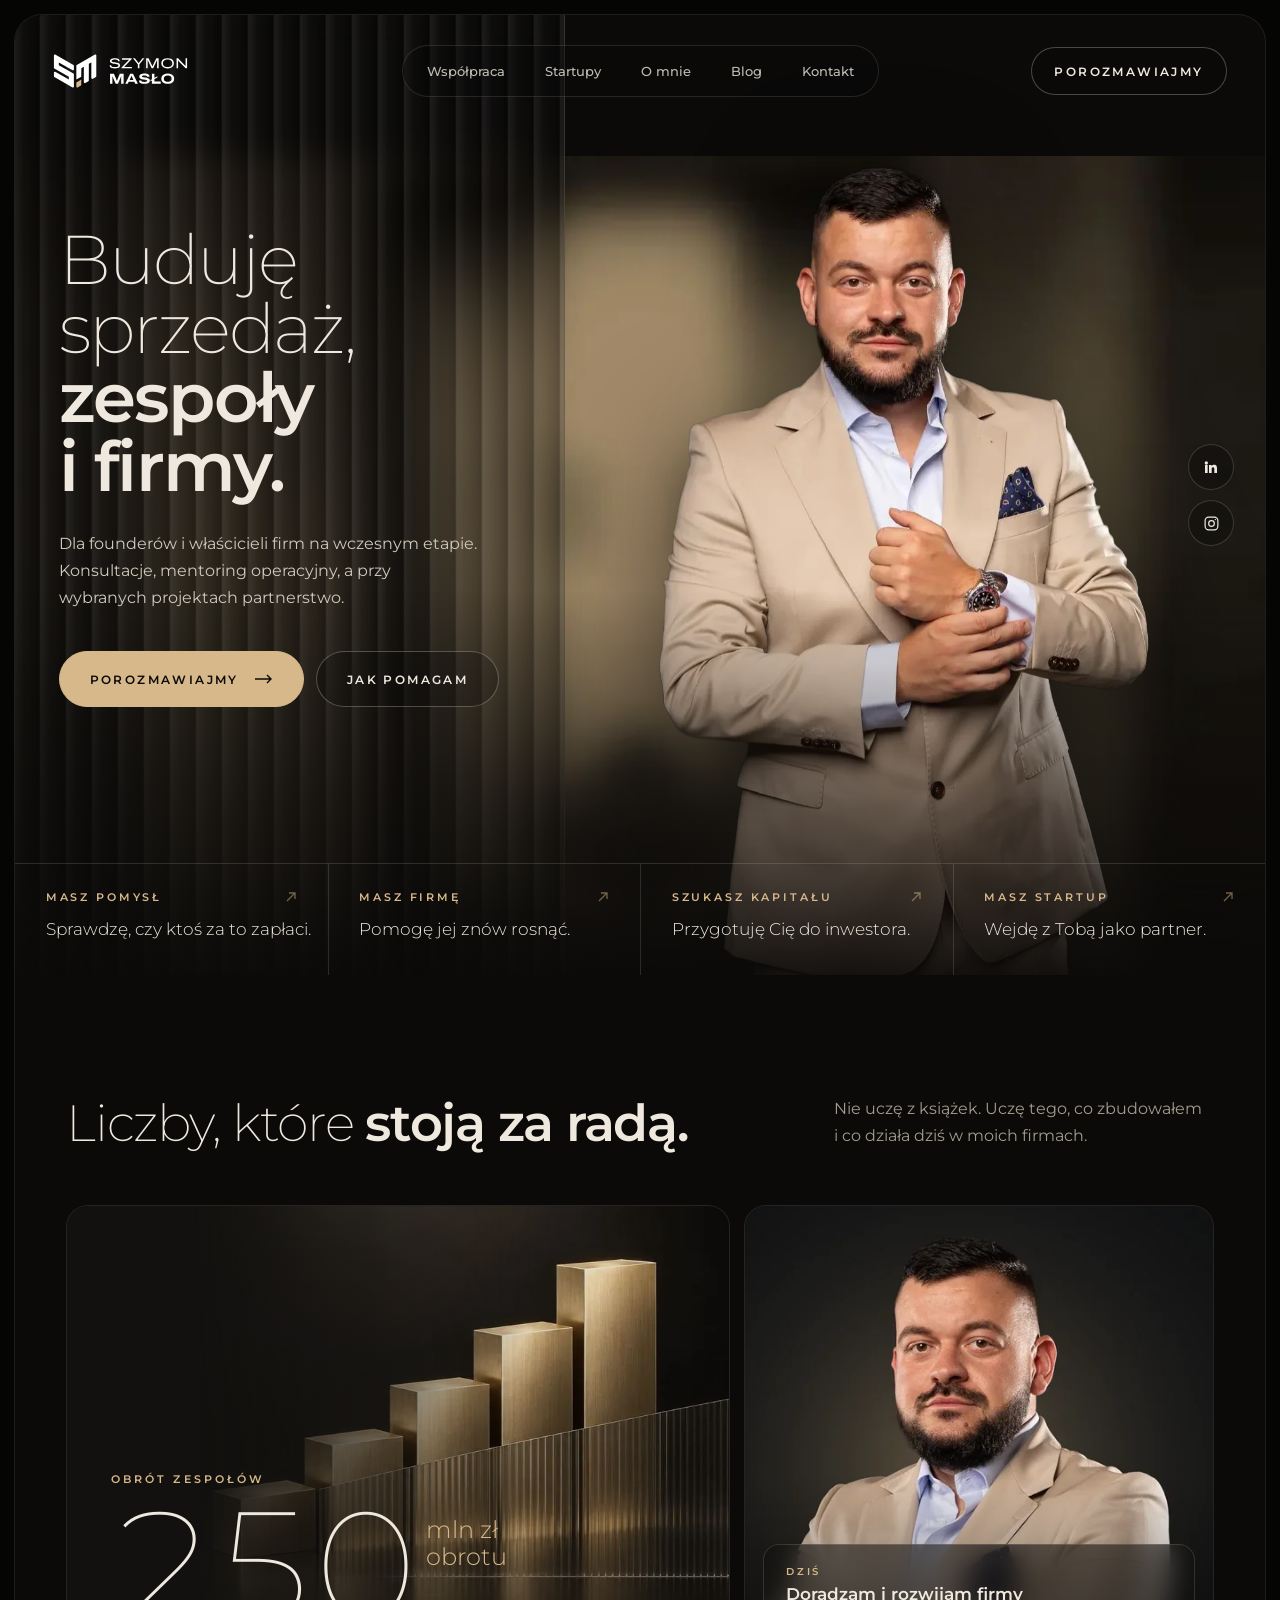
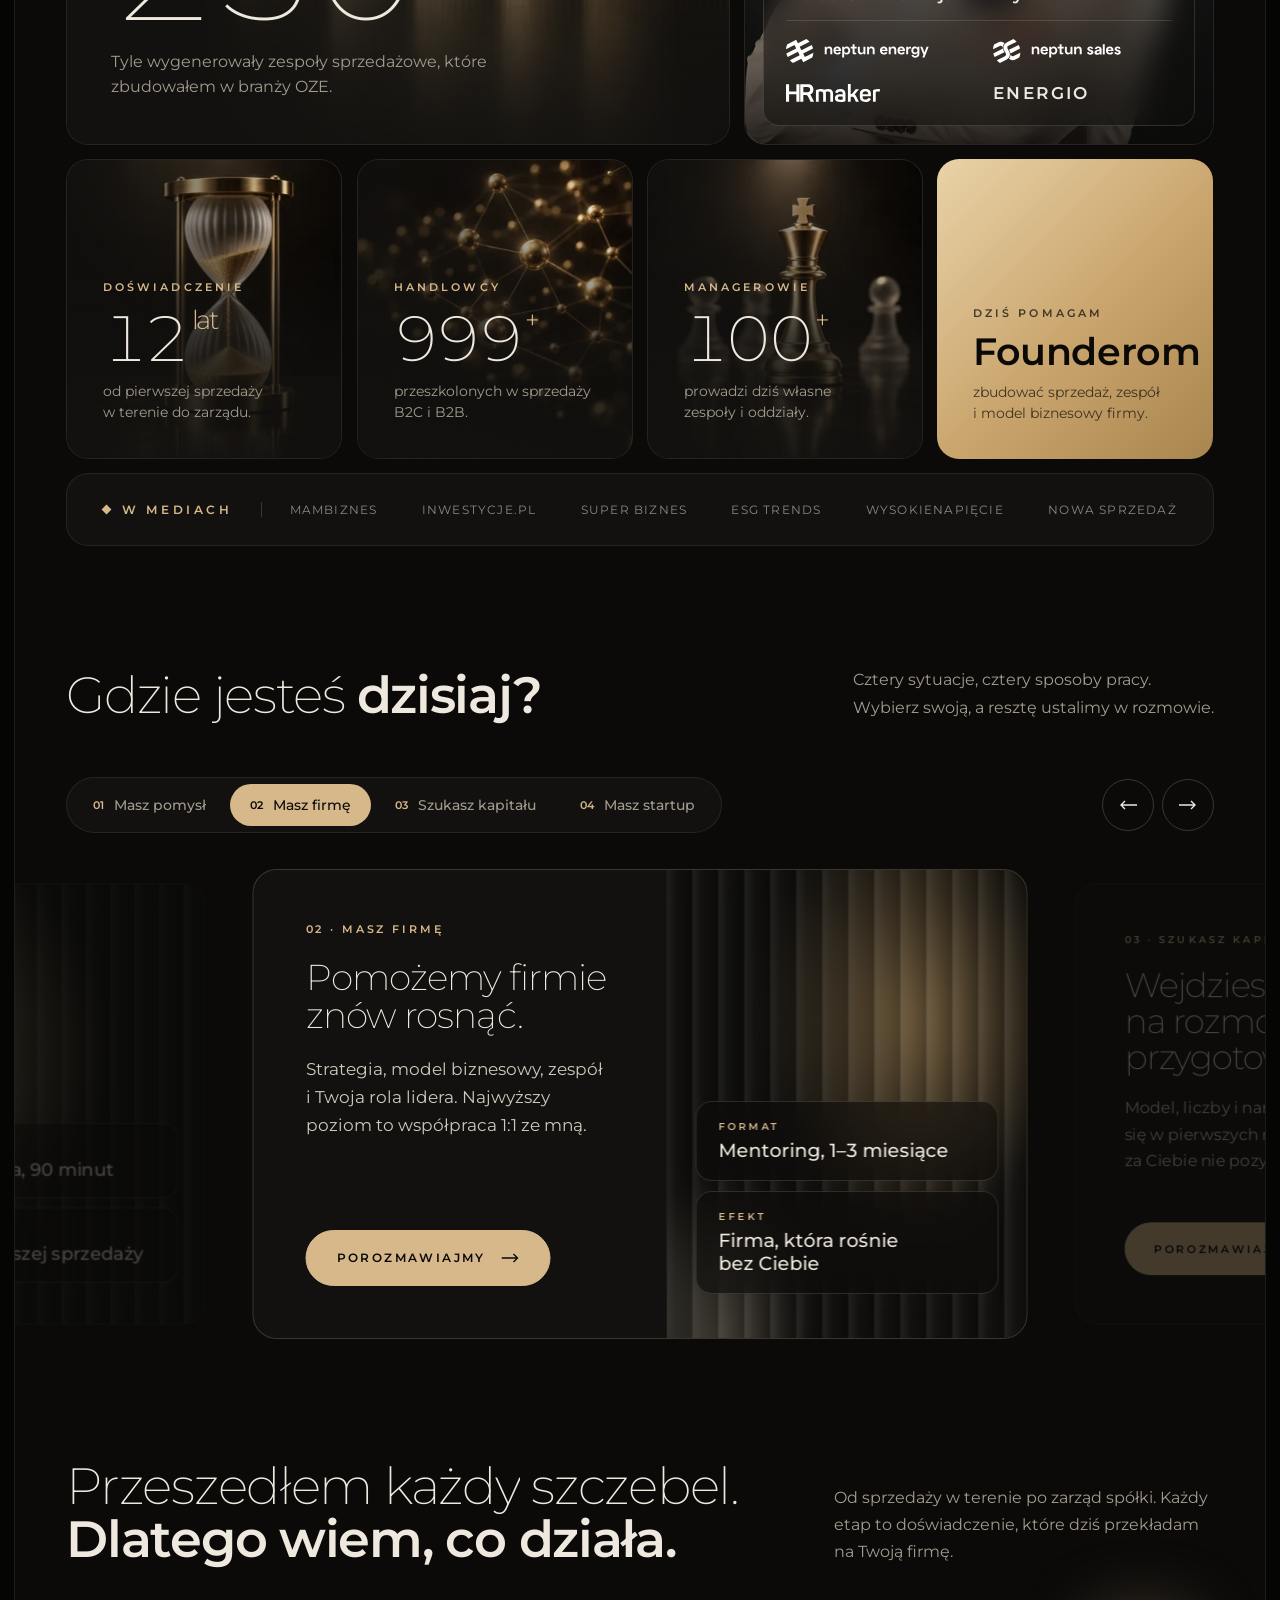
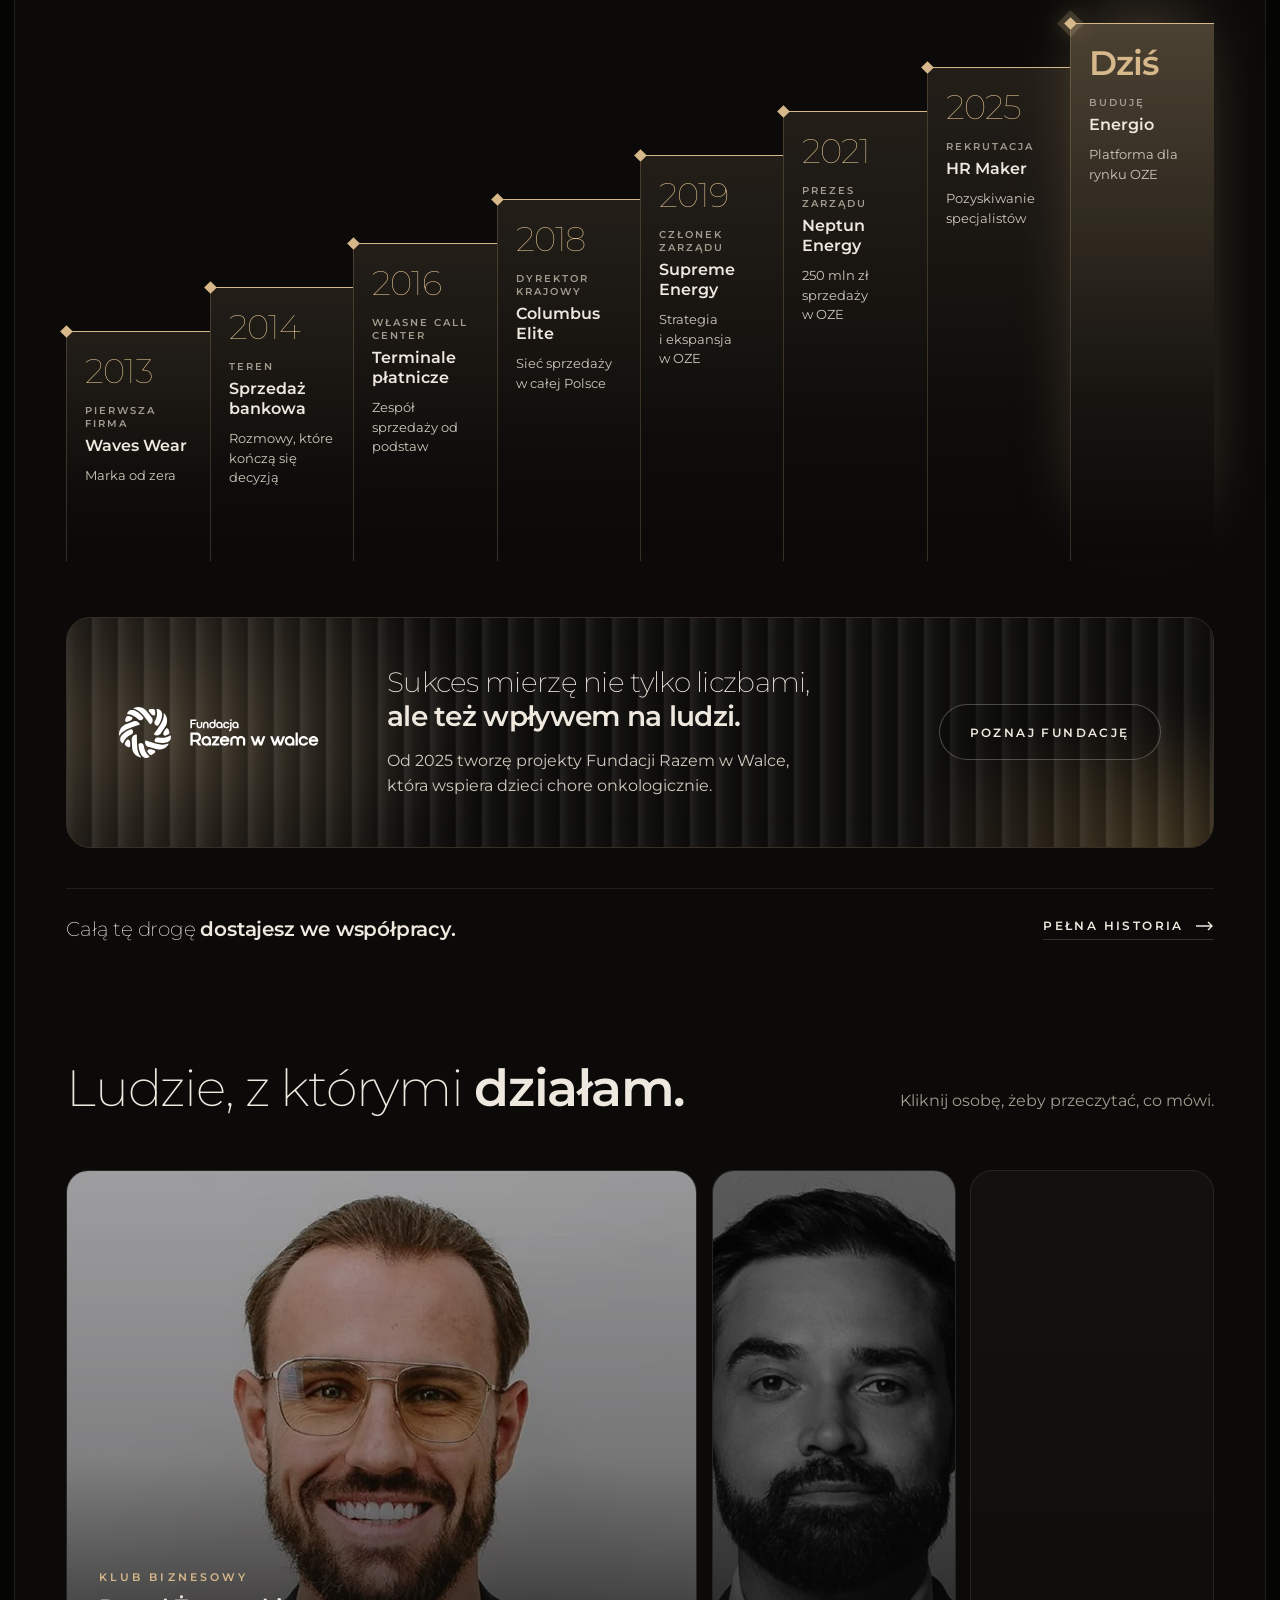
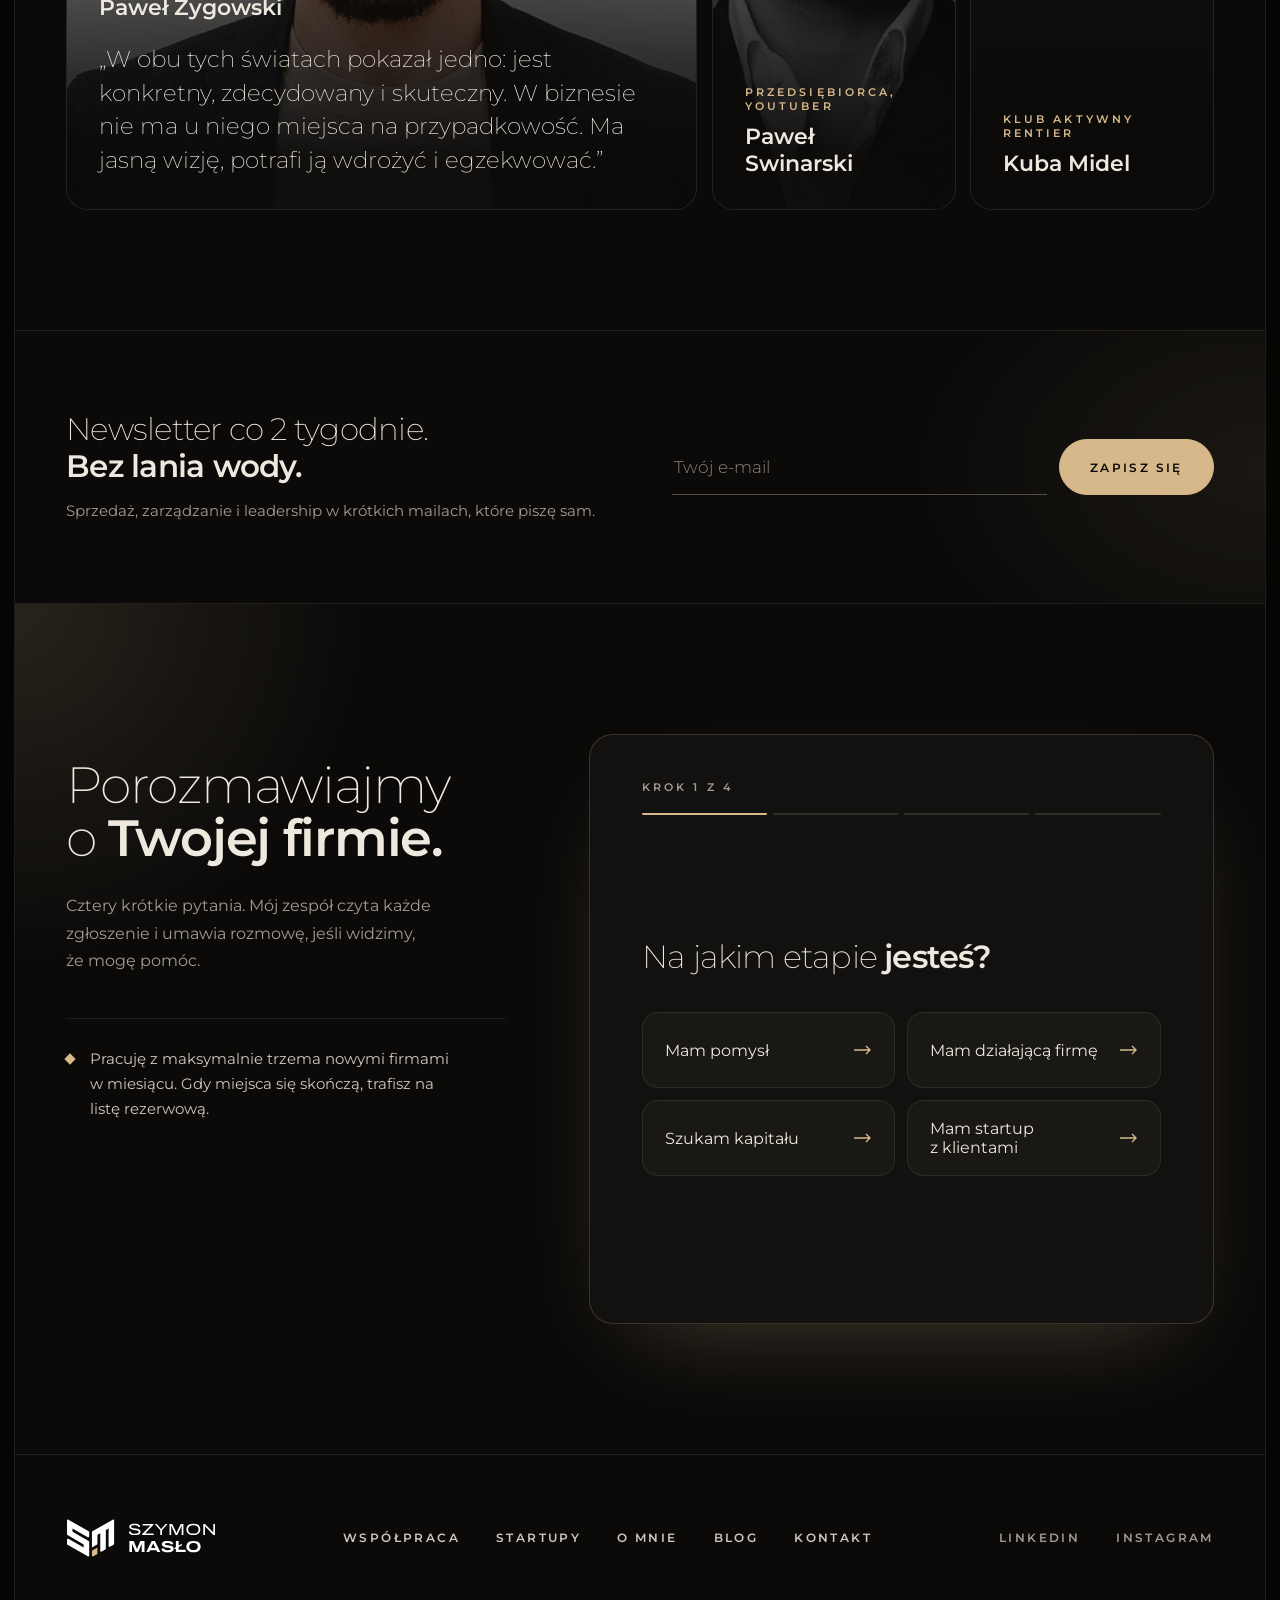
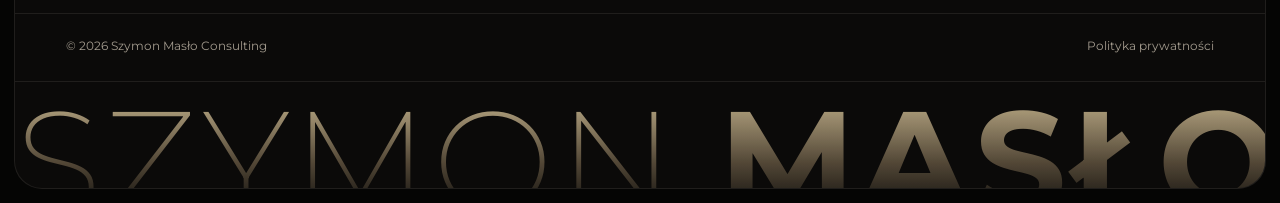
==== commit 857d88f1: "Poprawki po przeglądzie: płynne intro hero, błysk co 7 s, spokojny slider ścieżek, cytaty - hero: in" ====
--- a/index.html
+++ b/index.html
@@ -297,7 +297,7 @@
 
 <!-- ============ Menu mobilne (PROPOZYCJA do akceptacji) ============ -->
 <dialog class="mmenu" id="mobile-menu" aria-label="Menu">
-  <div class="mmenu__panel">
+  <div class="mmenu__panel" tabindex="-1" autofocus>
     <div class="mmenu__flute flute" aria-hidden="true"></div>
     <div class="mmenu__top">
       <a href="#top"><img src="assets/logo/szymon-maslo-white.svg" width="142" height="36" alt="Szymon Masło, strona główna"></a>
--- a/assets/css/base.css
+++ b/assets/css/base.css
@@ -44,6 +44,10 @@
 .thin b { font-weight: 600; }
 .h2 { font-size: clamp(38px, 4vw, 62px); line-height: 1.04; }
 .lead { font-size: 16px; line-height: 1.7; color: var(--muted); }
+
+/* łamanie linii: równe wiersze w nagłówkach, bez wiszących pojedynczych słów w akapitach */
+h1, h2, h3, .paths__title, .apply__q { text-wrap: balance; }
+p, q, dd, .lead { text-wrap: pretty; }
 
 /* sekcje */
 .sec { padding: var(--sec-pad) 0; }
--- a/assets/css/motion.css
+++ b/assets/css/motion.css
@@ -13,7 +13,7 @@
 @keyframes rv-left  { from { opacity: 0; transform: translate3d(-64px, 0, 0); } }
 @keyframes rv-right { from { opacity: 0; transform: translate3d(120px, 0, 0); } }
 @keyframes rv-down  { from { opacity: 0; transform: translate3d(0, -24px, 0); } }
-@keyframes rv-word  { from { transform: translate3d(0, 108%, 0); } }
+@keyframes rv-word  { from { transform: translate3d(0, 140%, 0); } }
 @keyframes rv-grow  { from { opacity: 0; transform: scaleY(0); } }
 @keyframes rv-rise  { from { transform: translate3d(0, 70%, 0); } }
 @keyframes rv-glass { from { transform: translate3d(-101%, 0, 0); } }
@@ -42,7 +42,8 @@
 /* ---------- nagłówki słowo po słowie (maska) ---------- */
 .split-w { display: inline-block; overflow: hidden; vertical-align: top; padding: .14em .02em .24em; margin: -.14em -.02em -.24em; }
 .split-w > span { display: inline-block; }
-.motion [data-split]:not(.is-in) .split-w > span { transform: translate3d(0, 108%, 0); }
+.motion [data-split]:not(.is-split) { visibility: hidden; }
+.motion [data-split]:not(.is-in) .split-w > span { transform: translate3d(0, 140%, 0); }
 .motion [data-split].is-in .split-w > span {
   animation: rv-word 1s var(--ease-out) both;
   animation-delay: calc(var(--delay, 0s) + var(--w, 0) * 55ms);
@@ -59,7 +60,7 @@
 html:not(.motion) .scroll-progress { display: none; }
 
 /* ======================= 1. HERO (intro po załadowaniu) ======================= */
-.motion .hero:not(.is-in) :is(.hero__photo, .topbar, .hero__social, .hero__lead, .hero__ctas, .hero__cells > *) { opacity: 0; }
+.motion .hero:not(.is-in) :is(.hero__photo, .topbar, .hero__social, .hero__title, .hero__lead, .hero__ctas, .hero__cells > *) { opacity: 0; }
 .motion .hero.is-in .hero__bg img { animation: rv-zoom 2.4s cubic-bezier(.16, 1, .3, 1) both; }
 .motion .hero.is-in .hero__glass { animation: rv-glass 1.5s cubic-bezier(.7, 0, .2, 1) .1s both; }
 .motion .hero.is-in .hero__photo img { animation: rv-up 1.6s var(--ease-out) .35s both; }
@@ -83,21 +84,19 @@
 /* złota karta: przejście blasku po pojawieniu się i na hover */
 .results__tile--gold::after {
   content: ""; position: absolute; inset: -20% -60%; pointer-events: none;
-  background: linear-gradient(105deg, rgba(255,255,255,0) 40%, rgba(255,250,235,.55) 50%, rgba(255,255,255,0) 60%);
+  background: linear-gradient(105deg, rgba(255,255,255,0) 40%, rgba(255,250,235,.4) 50%, rgba(255,255,255,0) 60%);
   transform: translate3d(-100%, 0, 0);
 }
 @keyframes shine { to { transform: translate3d(100%, 0, 0); } }
-.motion [data-stagger].is-in > .results__tile--gold::after { animation: shine 1.6s cubic-bezier(.6, 0, .2, 1) 1.1s; }
-.results__tile--gold:hover::after { animation: shine 1.2s cubic-bezier(.6, 0, .2, 1); }
+/* błysk co ~7 s: przelot zajmuje 1/5 cyklu, reszta to pauza */
+@keyframes shine-loop { 0% { transform: translate3d(-100%, 0, 0); } 22%, 100% { transform: translate3d(100%, 0, 0); } }
+.motion [data-stagger].is-in > .results__tile--gold::after { animation: shine-loop 7s cubic-bezier(.6, 0, .2, 1) 1.1s infinite; }
+.motion .results:not(.is-visible) .results__tile--gold::after { animation-play-state: paused; }
+.motion [data-stagger].is-in > .results__tile--gold:hover::after { animation: shine 1.2s cubic-bezier(.6, 0, .2, 1); }
 .motion .results__tile--big.is-in .results__art img, .motion [data-stagger].is-in > .results__tile .results__art img { animation: rv-zoom 1.8s var(--ease-out) both; animation-delay: calc(var(--i, 0) * var(--rv-step)); }
 
 /* ======================= 3. ŚCIEŻKI ======================= */
-.motion .paths__slide.is-active :is(.paths__label, .paths__title, .paths__desc, .paths__txt .btn) { animation: rv-up-sm .8s var(--ease-out) both; }
-.motion .paths__slide.is-active .paths__title { animation-delay: .06s; }
-.motion .paths__slide.is-active .paths__desc { animation-delay: .12s; }
-.motion .paths__slide.is-active .paths__txt .btn { animation-delay: .18s; }
-.motion .paths__slide.is-active .paths__facts div { animation: rv-up .9s var(--ease-out) both; }
-.motion .paths__slide.is-active .paths__facts div + div { animation-delay: .1s; }
+/* Przy zmianie slajdu tekst nie skacze: cała karta tylko płynnie się rozjaśnia i przesuwa razem z torem. */
 @keyframes drift { to { transform: translate3d(-6%, 5%, 0) scale(1.12) rotate(4deg); } }
 .motion .paths__slide.is-active .paths__glow { animation: drift 9s ease-in-out infinite alternate; }
 .motion .paths:not(.is-visible) .paths__glow { animation-play-state: paused; }
@@ -149,6 +148,7 @@
 .motion .footer__giant-box.is-in .footer__giant { animation: rv-rise 1.6s cubic-bezier(.16, 1, .3, 1) both; }
 
 /* ======================= menu mobilne ======================= */
+.mmenu__panel:focus { outline: none; }
 .motion .mmenu[open] .mmenu__nav a { animation: rv-up .8s var(--ease-out) both; animation-delay: calc(.1s + var(--i, 0) * 60ms); }
 .motion .mmenu[open] .mmenu__foot { animation: rv-fade .8s ease .45s both; }
 .motion .mmenu[open] .mmenu__flute { animation: rv-glass 1s cubic-bezier(.7, 0, .2, 1) both; }
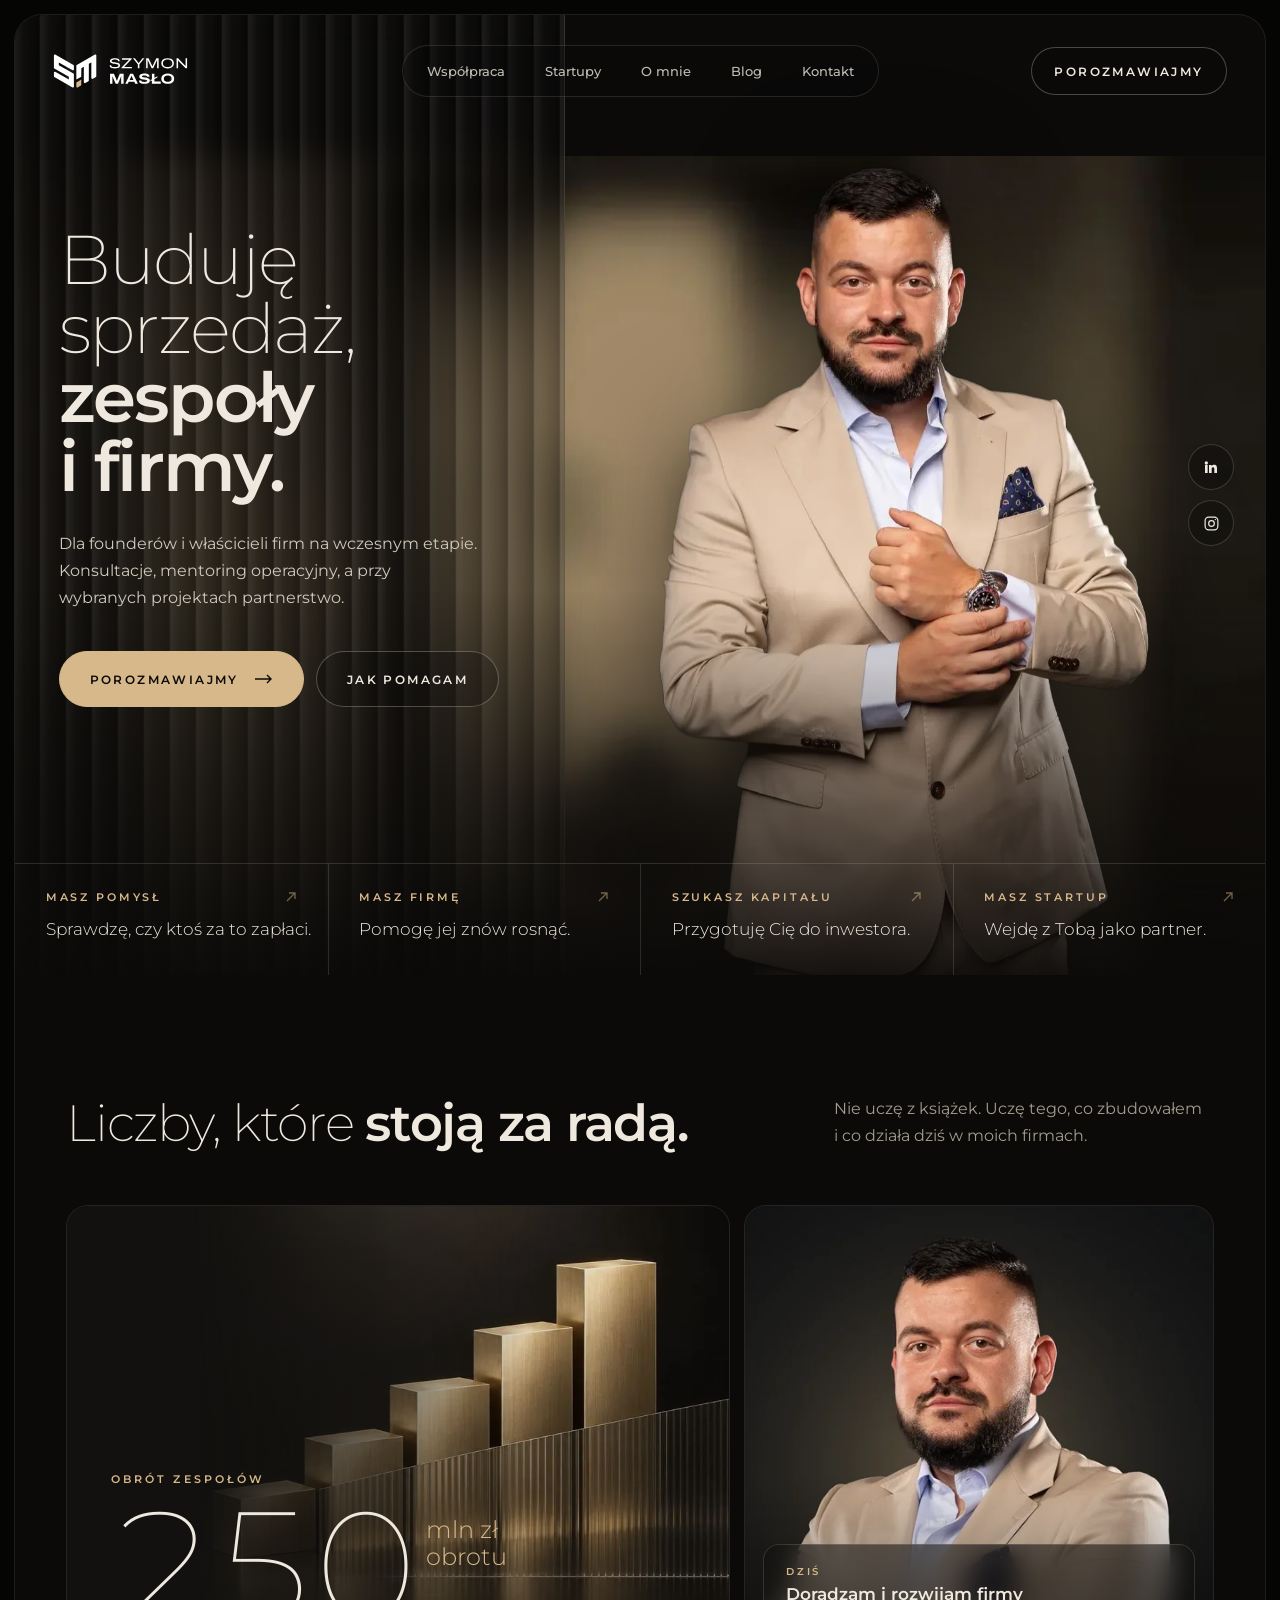
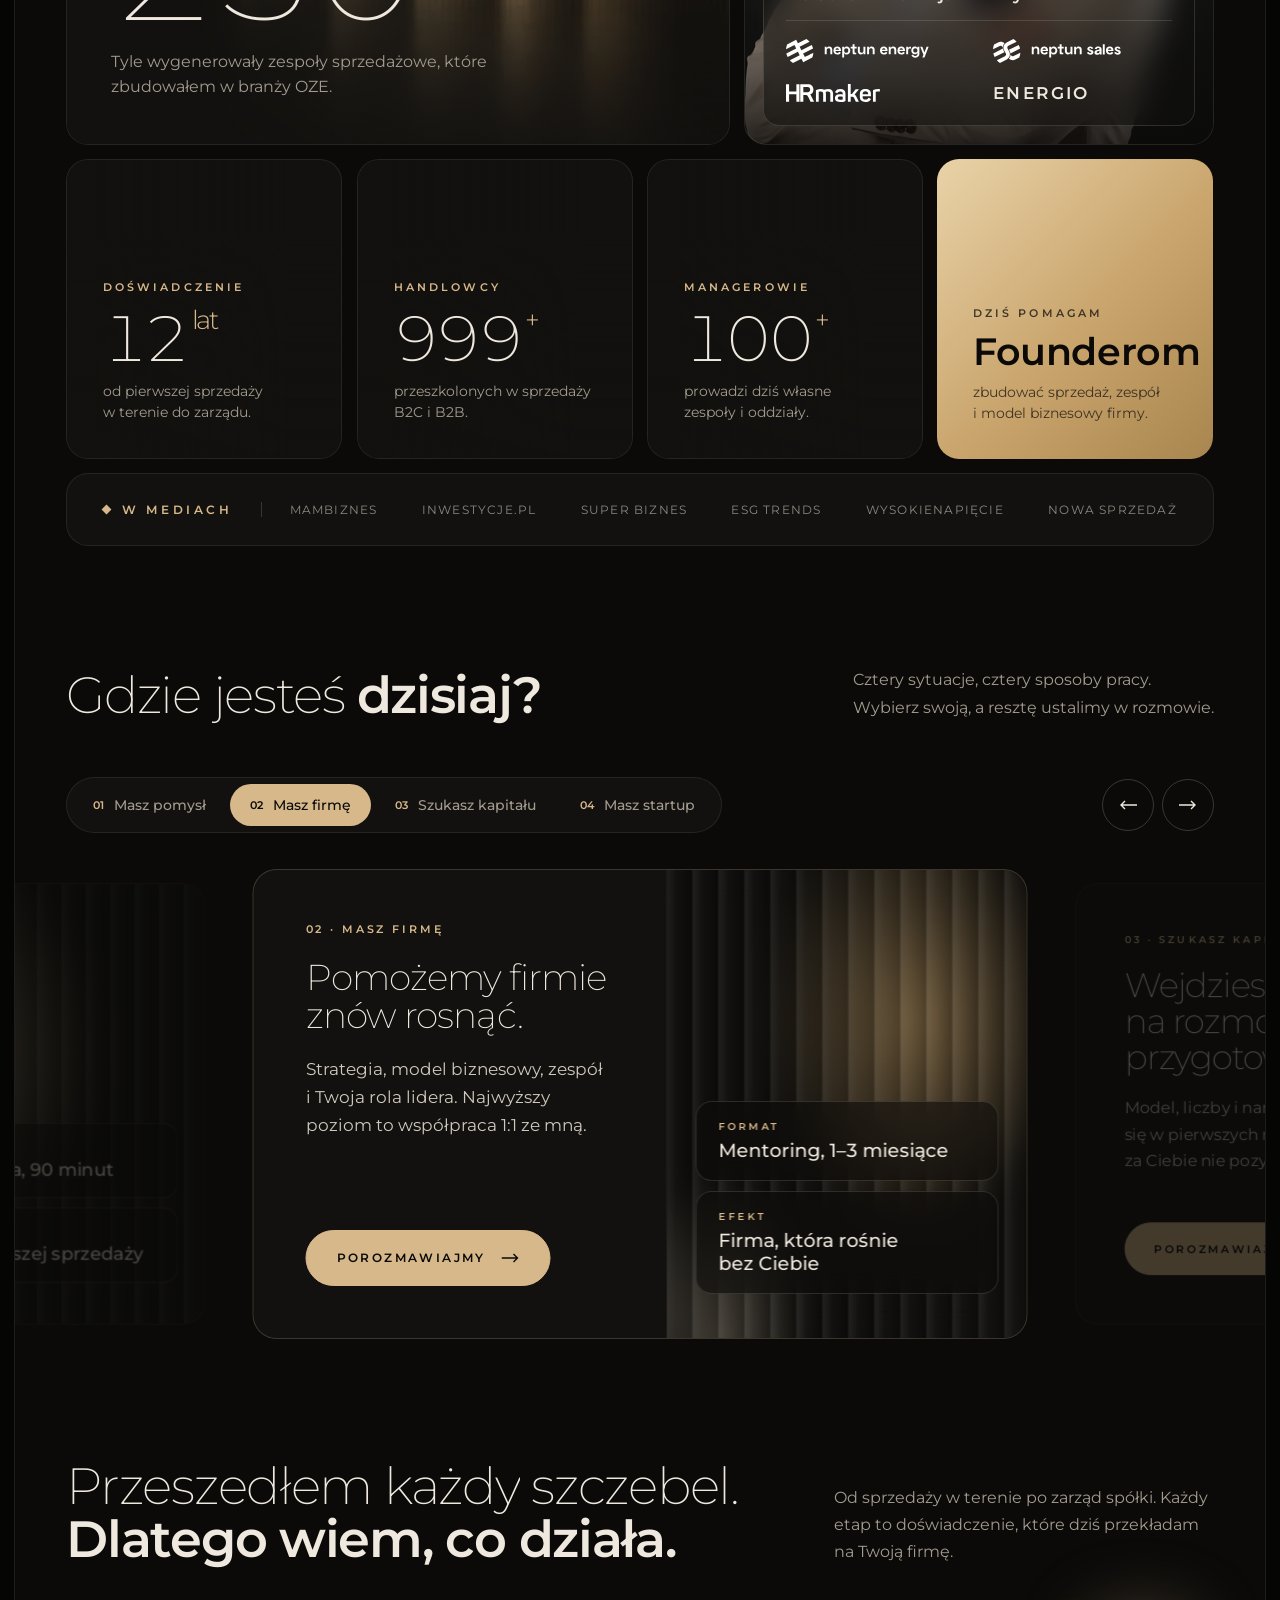
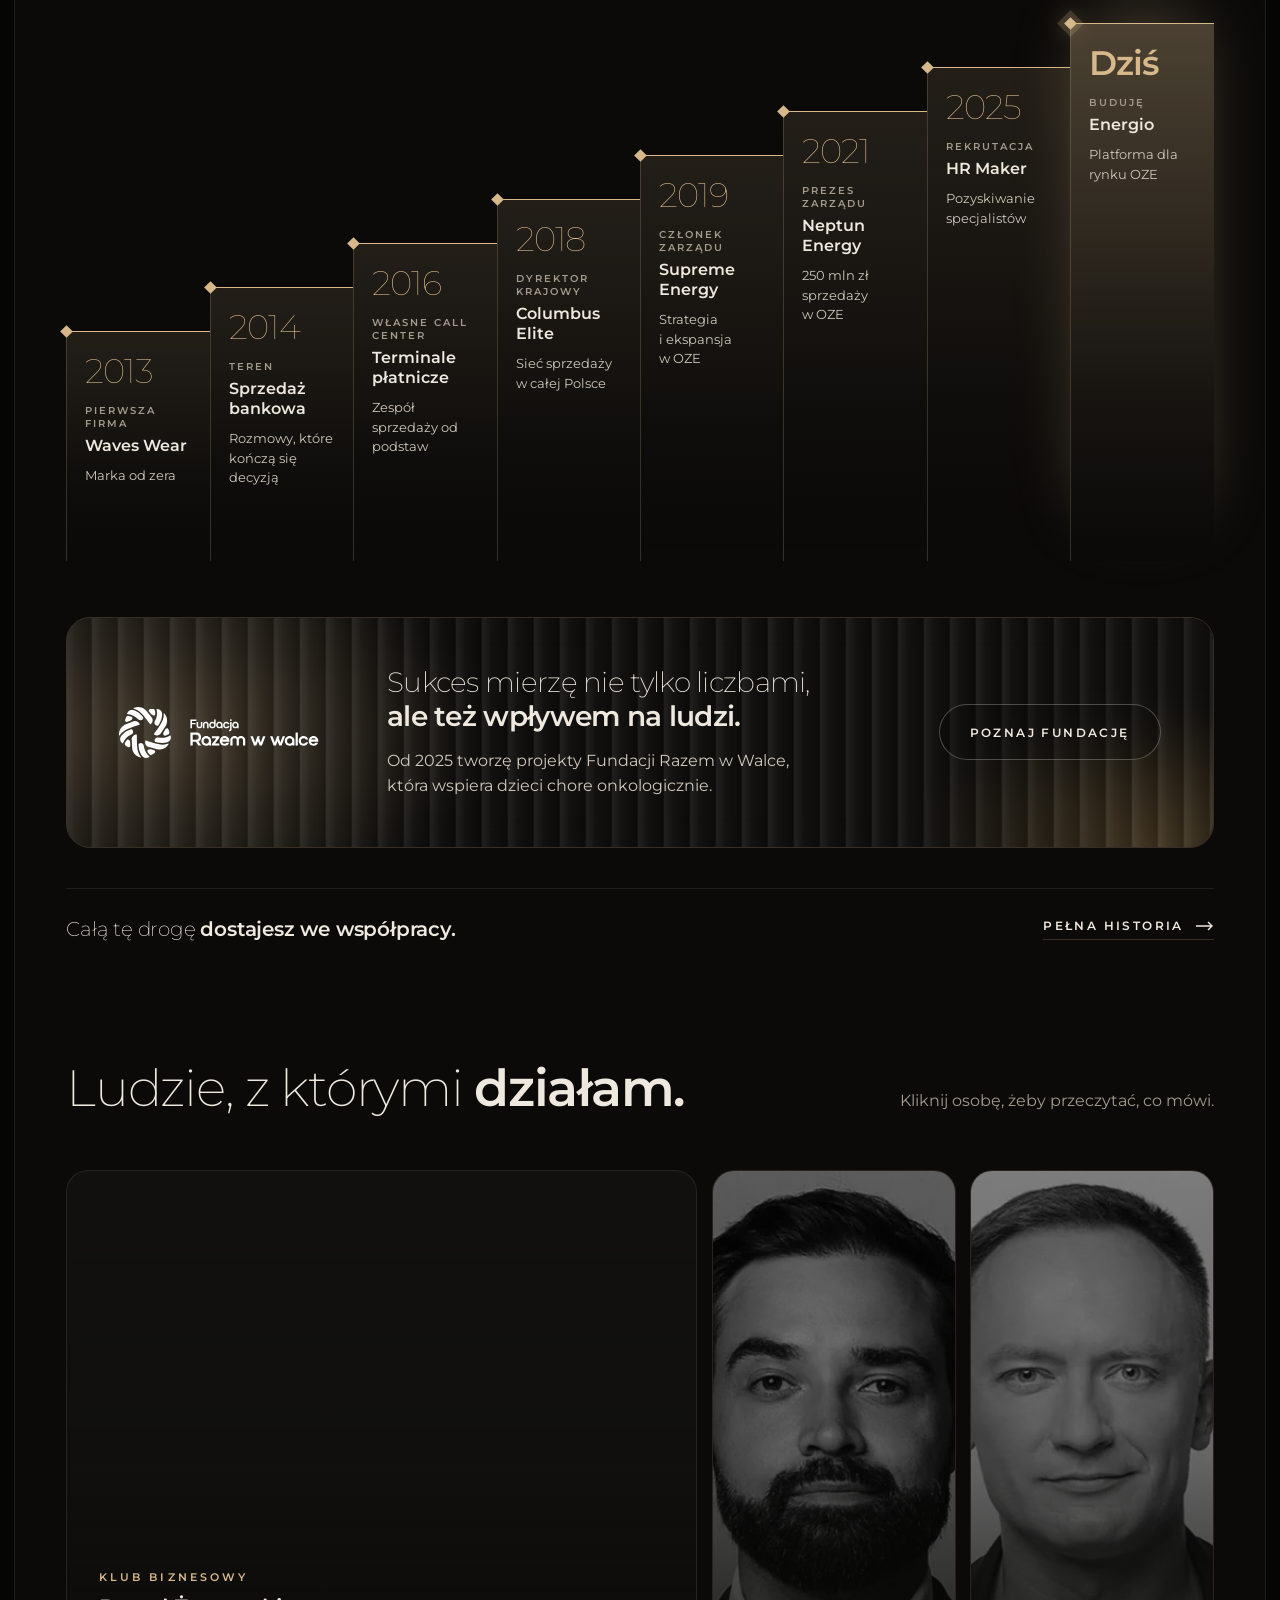
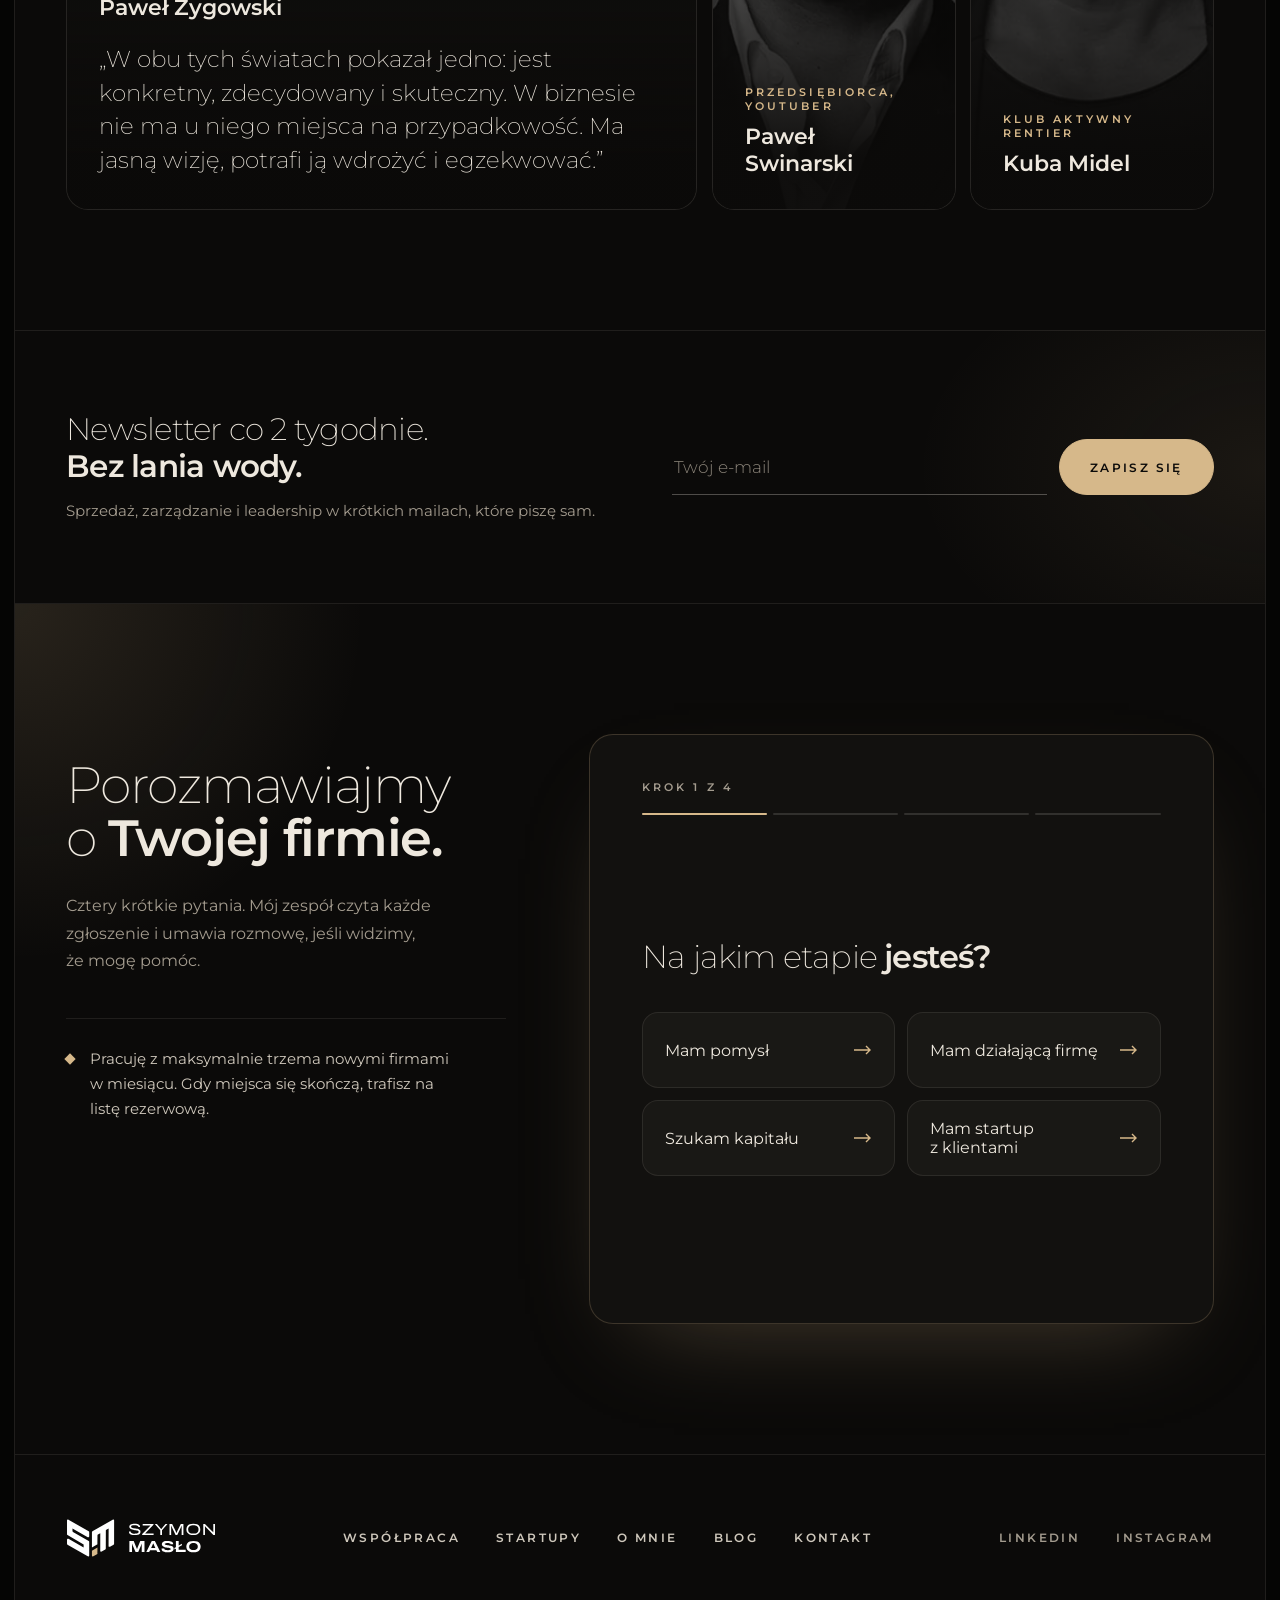
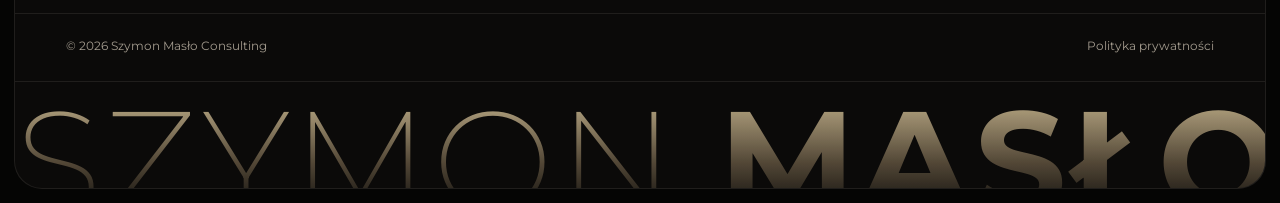
==== commit 7a357e8e: "Pasek nawigacji po przewinięciu: logo, menu, Porozmawiajmy Pojawia się, gdy górny pasek hero zniknie" ====
--- a/index.html
+++ b/index.html
@@ -295,6 +295,24 @@
 </div>
 </div>
 
+<!-- ============ Pasek po przewinięciu (header.php, wariant sticky) ============ -->
+<div class="stickybar" data-stickybar>
+  <div class="stickybar__in">
+    <a class="topbar__logo" href="#top" aria-label="Szymon Masło, strona główna"><img src="assets/logo/szymon-maslo-white.svg" width="142" height="36" alt=""></a>
+    <nav class="topbar__nav" aria-label="Nawigacja w pasku">
+      <a href="#">Współpraca</a>
+      <a href="#">Startupy</a>
+      <a href="#">O mnie</a>
+      <a href="#">Blog</a>
+      <a href="#">Kontakt</a>
+    </nav>
+    <div class="topbar__actions">
+      <a class="btn topbar__cta" href="#porozmawiajmy">Porozmawiajmy</a>
+      <button class="topbar__menu-btn" type="button" aria-label="Otwórz menu" aria-expanded="false" aria-controls="mobile-menu" data-mmenu-open><svg width="20" height="20" viewBox="0 0 24 24" fill="none" stroke="currentColor" stroke-width="1.5" stroke-linecap="round" aria-hidden="true"><path d="M4 9h16M4 15h16"/></svg></button>
+    </div>
+  </div>
+</div>
+
 <!-- ============ Menu mobilne (PROPOZYCJA do akceptacji) ============ -->
 <dialog class="mmenu" id="mobile-menu" aria-label="Menu">
   <div class="mmenu__panel" tabindex="-1" autofocus>
--- a/assets/css/sections/header.css
+++ b/assets/css/sections/header.css
@@ -76,3 +76,35 @@
 .mmenu[open] .mmenu__panel { animation: mmenu-in .35s var(--ease-out) both; }
 @keyframes mmenu-in { from { opacity: 0; transform: translateY(-8px); } }
 html.is-menu-open { overflow: hidden; }
+
+/* ===== Pasek po przewinięciu (pokazuje się, gdy hero zniknie z ekranu) ===== */
+.stickybar {
+  position: fixed; z-index: 40; top: 22px; left: 0; right: 0; pointer-events: none;
+  transform: translate3d(0, -140%, 0); opacity: 0;
+  transition: transform .6s var(--ease-out), opacity .4s ease;
+}
+.stickybar.is-shown { transform: none; opacity: 1; }
+.stickybar__in {
+  pointer-events: auto;
+  display: grid; grid-template-columns: 1fr auto 1fr; align-items: center; gap: 24px;
+  max-width: 1320px; margin: 0 auto; padding: 8px 8px 8px 26px;
+  border-radius: var(--r-pill); border: 1px solid rgba(238,232,222,.12);
+  background: rgba(11,10,9,.72);
+  -webkit-backdrop-filter: blur(14px) saturate(1.1); backdrop-filter: blur(14px) saturate(1.1);
+  box-shadow: 0 20px 50px -20px rgba(0,0,0,.7);
+}
+.stickybar .topbar__logo img { height: 28px; }
+/* jedno szkło na cały pasek: menu w środku bez własnego blura */
+.stickybar .topbar__nav { padding: 0; background: none; border: 0; -webkit-backdrop-filter: none; backdrop-filter: none; }
+.stickybar .topbar__nav a { padding: 10px 16px; }
+.stickybar .topbar__cta { min-height: 44px; }
+.stickybar .topbar__menu-btn { width: 44px; height: 44px; background: none; -webkit-backdrop-filter: none; backdrop-filter: none; }
+@media (max-width: 1360px) { .stickybar { padding-inline: 28px; } }
+@media (max-width: 1100px) { .stickybar__in { grid-template-columns: 1fr auto; } }
+@media (max-width: 640px) {
+  .stickybar { top: 14px; padding-inline: 14px; }
+  .stickybar__in { padding: 6px 6px 6px 18px; }
+  .stickybar .topbar__logo img { height: 26px; }
+  .stickybar .topbar__cta { display: inline-flex; min-height: 40px; padding: 0 14px; font-size: 10px; letter-spacing: .14em; }
+  .stickybar .topbar__menu-btn { width: 40px; height: 40px; }
+}
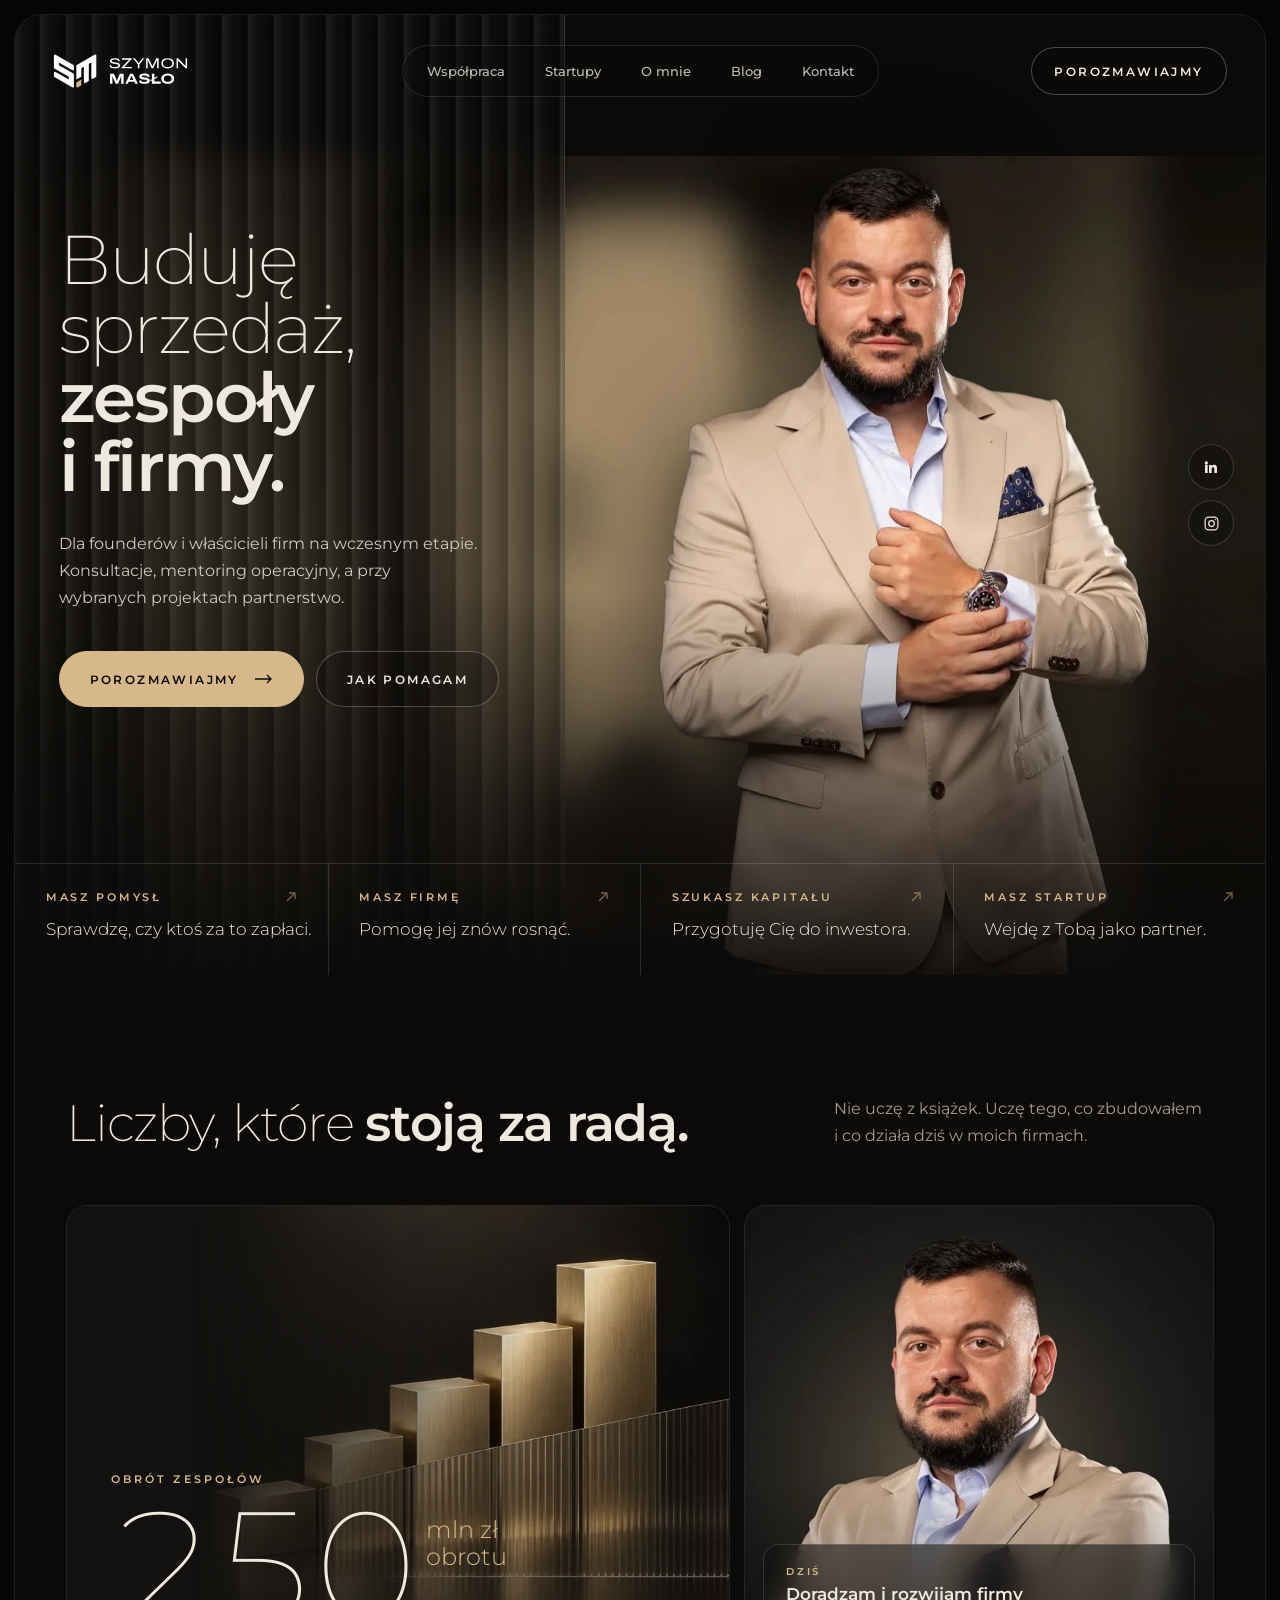
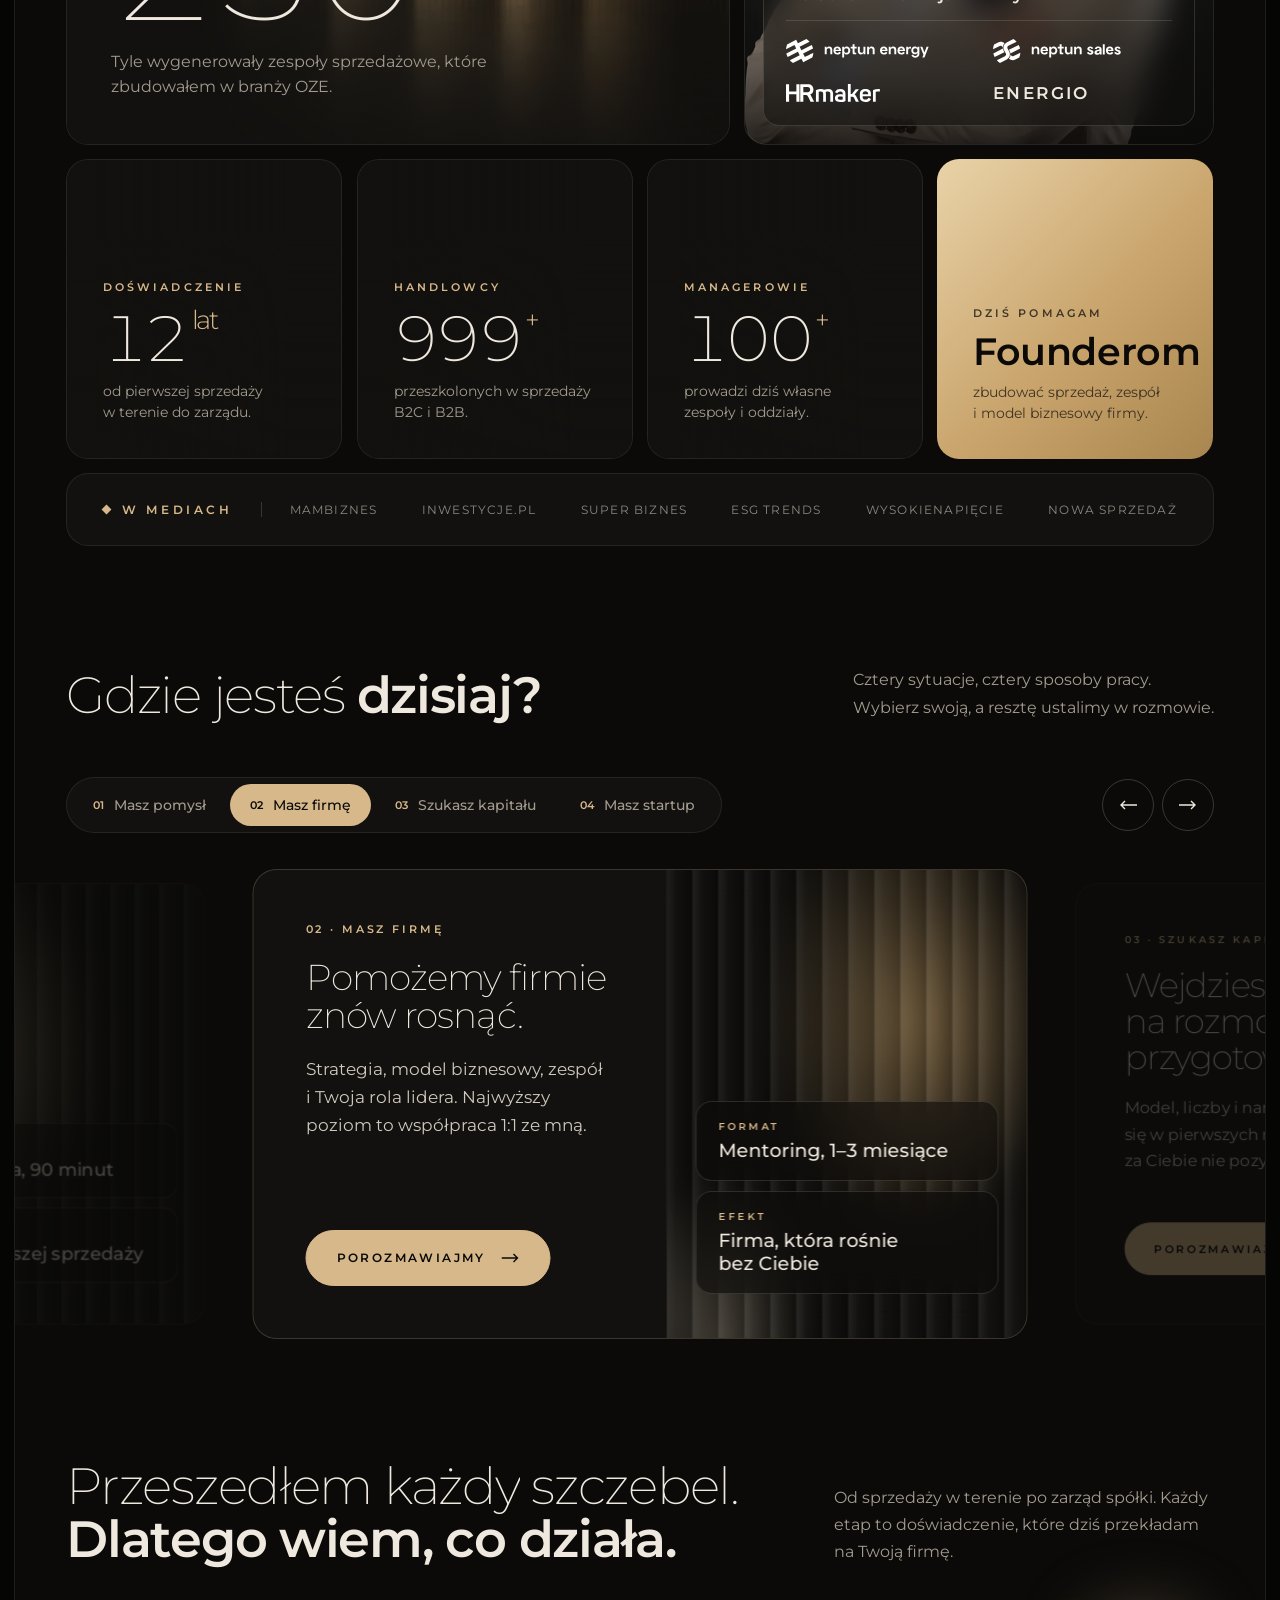
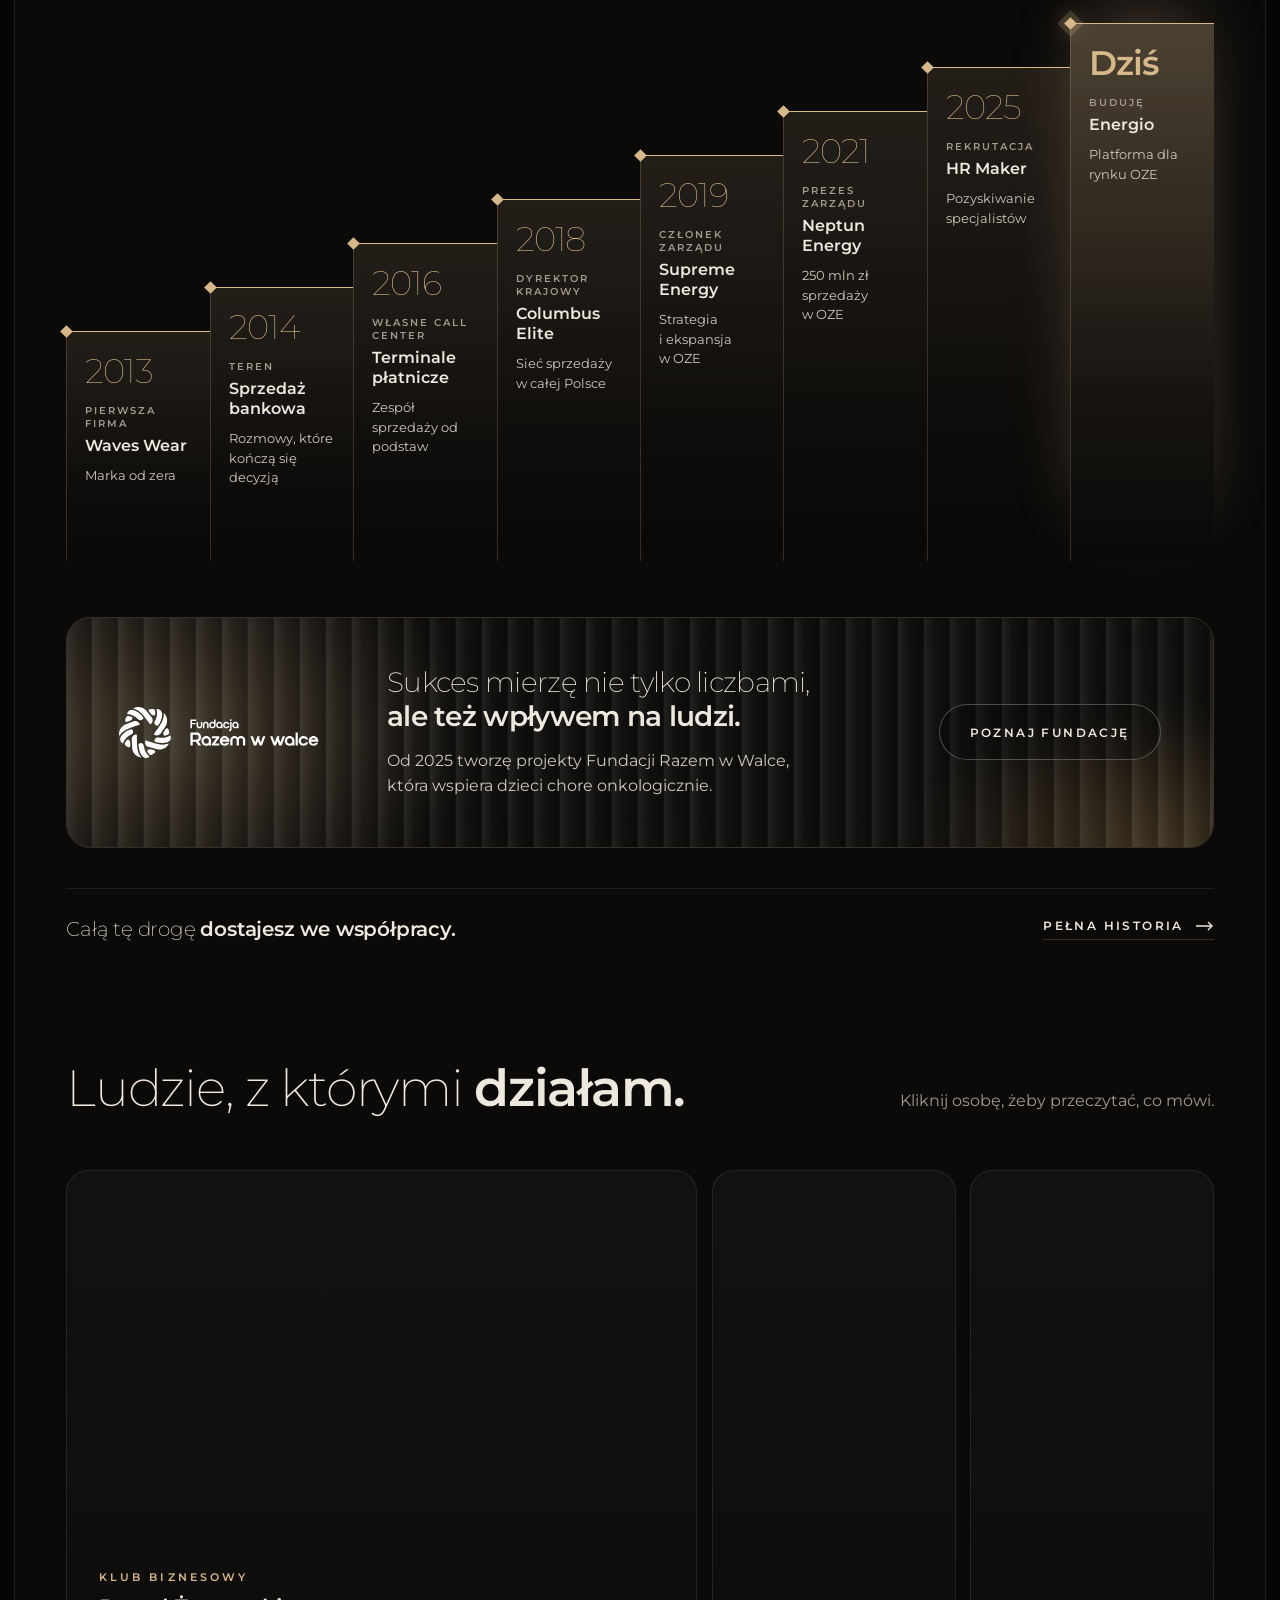
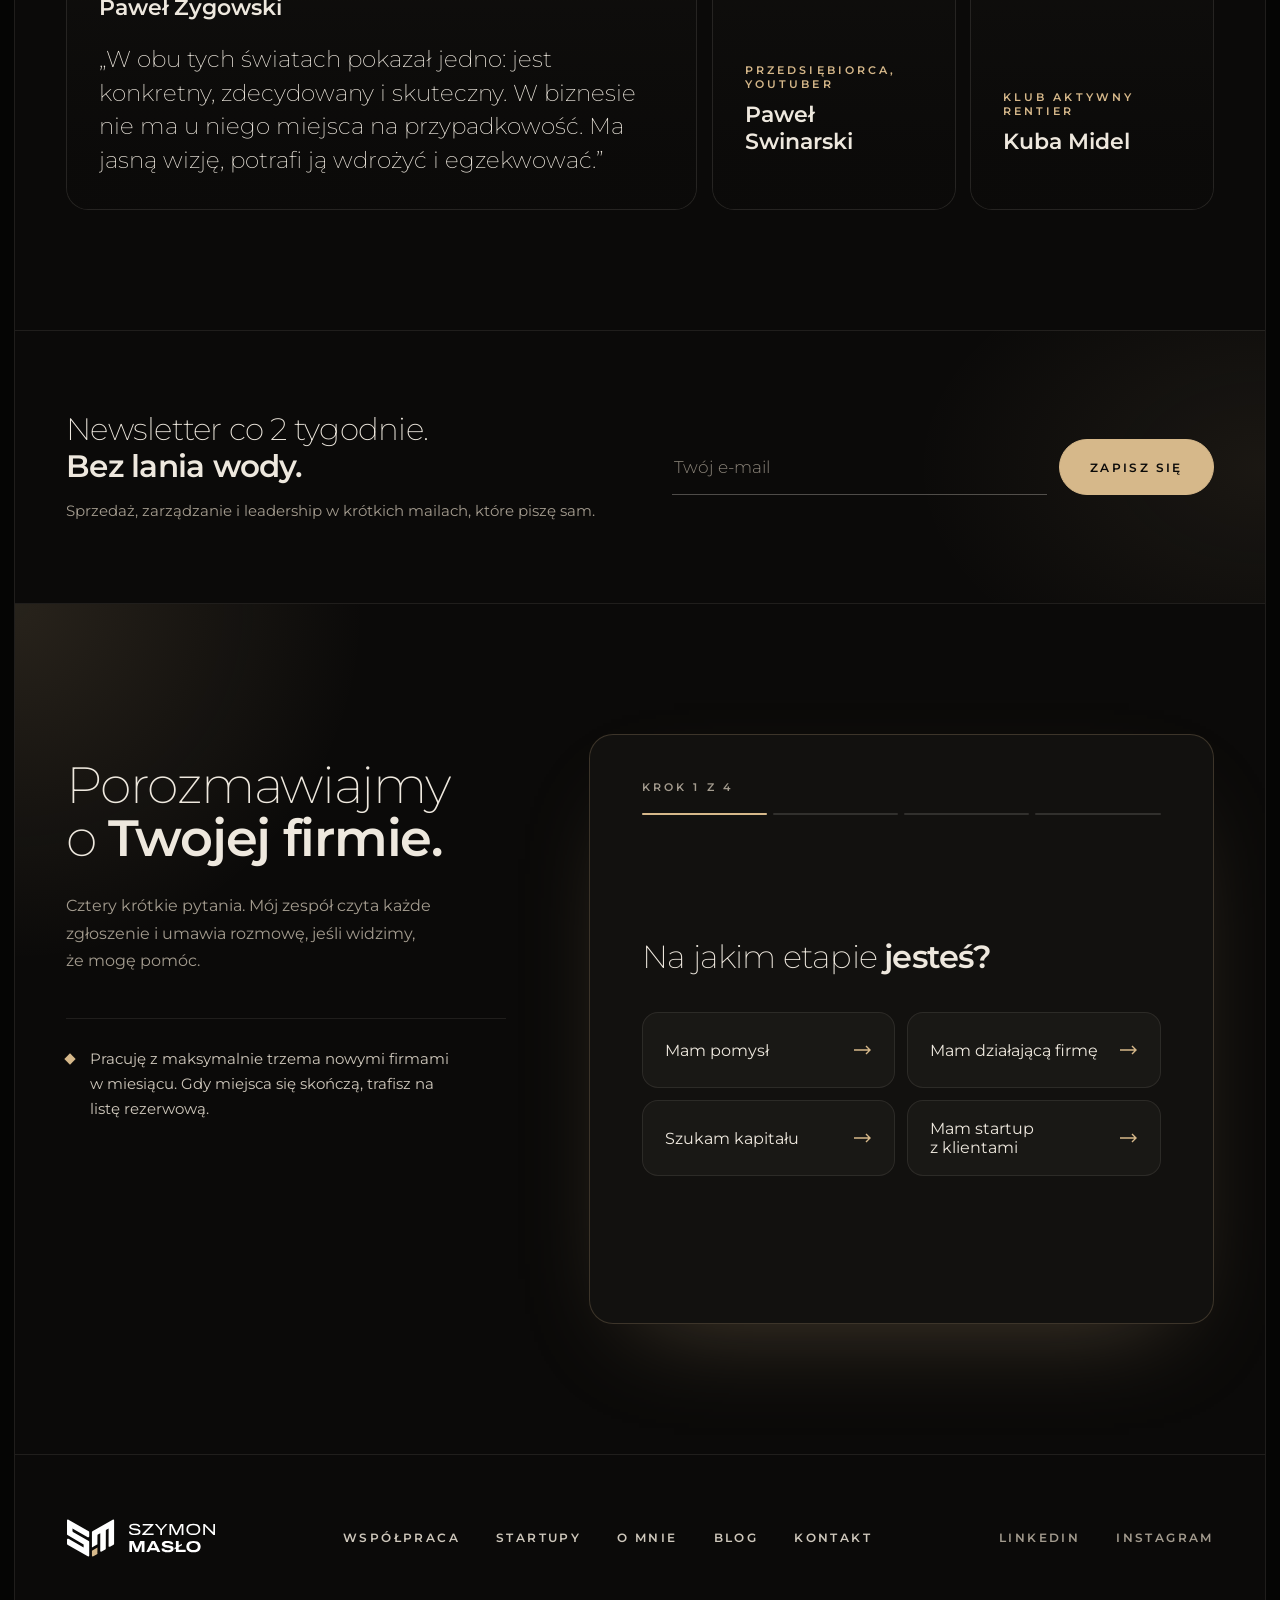
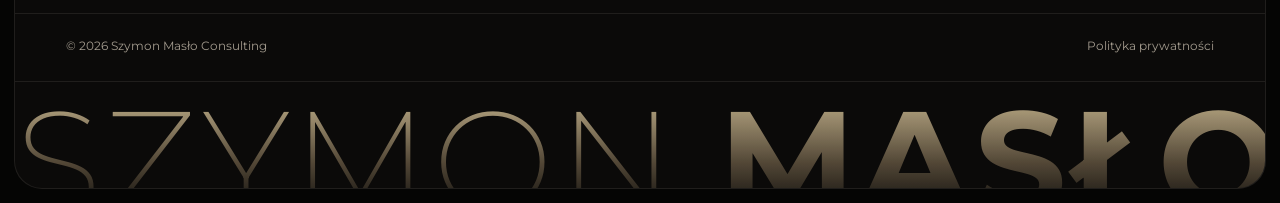
==== commit 3f5fda26: "Mobile: spokojniejsza poświata w hero i pełny napis w stopce - tło hero: ponowna kompresja WebP (q94" ====
--- a/index.html
+++ b/index.html
@@ -52,7 +52,7 @@
 <!-- ============ template-part: home/hero (+ header.php) ============ -->
 <section class="hero" aria-labelledby="hero-h" data-section="hero">
   <div class="hero__bg" aria-hidden="true">
-    <img src="assets/img/hero-bg-korytarz-1280.webp" srcset="assets/img/hero-bg-korytarz-768.webp 768w, assets/img/hero-bg-korytarz-1280.webp 1280w, assets/img/hero-bg-korytarz-1920.webp 1920w" sizes="100vw" width="1920" height="1080" alt="" decoding="async">
+    <img src="assets/img/hero-bg-korytarz-1280.webp" srcset="assets/img/hero-bg-korytarz-768.webp 768w, assets/img/hero-bg-korytarz-1280.webp 1280w, assets/img/hero-bg-korytarz-1920.webp 1920w" sizes="(max-width: 640px) 200vw, 100vw" width="1920" height="1080" alt="" decoding="async">
   </div>
   <div class="hero__photo">
     <img src="assets/img/hero-szymon-cutout-805.webp" srcset="assets/img/hero-szymon-cutout-480.webp 480w, assets/img/hero-szymon-cutout-805.webp 805w" sizes="(max-width: 640px) 240px, 510px" width="805" height="1439" alt="Szymon Masło w beżowym garniturze" fetchpriority="high">
--- a/assets/css/sections/hero.css
+++ b/assets/css/sections/hero.css
@@ -5,7 +5,10 @@
 .hero__photo { position: absolute; bottom: 0; right: 8%; height: 95%; aspect-ratio: 805 / 1439; }
 .hero__photo::before {
   content: ""; position: absolute; left: -30%; right: -30%; top: 5%; bottom: 10%;
-  background: radial-gradient(50% 50% at 50% 40%, rgba(233,213,168,.22), rgba(233,213,168,0) 70%);
+  /* gradient z wieloma przystankami (łagodne wygaszanie, mniej widoczne pasy/banding) */
+  background: radial-gradient(50% 50% at 50% 40%,
+    rgba(233,213,168,.2) 0%, rgba(233,213,168,.16) 14%, rgba(233,213,168,.11) 28%,
+    rgba(233,213,168,.065) 42%, rgba(233,213,168,.03) 55%, rgba(233,213,168,.01) 64%, rgba(233,213,168,0) 72%);
 }
 .hero__photo img {
   position: relative; width: 100%; height: 100%; object-fit: contain; object-position: 50% 100%;
@@ -53,6 +56,10 @@
 @media (max-width: 640px) {
   .hero { height: auto; display: flex; flex-direction: column; }
   .hero__photo { position: relative; right: auto; bottom: auto; height: 430px; margin: 0 auto -60px; }
+  /* na telefonie poświata dużo słabsza i szersza, żeby nie dominowała */
+  .hero__photo::before { left: -60%; right: -60%; top: 0; bottom: 20%; opacity: .45; }
+  /* tło korytarza jest na telefonie mocno powiększone: przygaszamy je, żeby beż nie dominował */
+  .hero__bg img { opacity: .5; }
   .hero__glass { top: auto; bottom: 0; height: 62%; width: 100%; border-right: 0; border-top: 1px solid rgba(238,232,222,.12); }
   .hero__dim { background: linear-gradient(0deg, rgba(11,10,9,.9) 0%, rgba(11,10,9,.2) 45%, rgba(11,10,9,0) 70%); }
   .hero__social { top: 100px; right: 16px; transform: none; }
--- a/assets/css/sections/people.css
+++ b/assets/css/sections/people.css
@@ -9,17 +9,26 @@
 .people__card[aria-pressed="true"] { flex-grow: 2.6; cursor: default; }
 .people__card img {
   position: absolute; inset: 0; width: 100%; height: 100%; object-fit: cover; object-position: 50% 25%;
-  filter: grayscale(1) brightness(.55); transition: filter .8s;
+  filter: grayscale(1) brightness(.55); transform: scale(1.06);
+  transition: filter .8s, transform 1.2s var(--ease-out);
 }
-.people__card[aria-pressed="true"] img { filter: grayscale(.1) brightness(.75); }
+.people__card[aria-pressed="true"] img { filter: grayscale(.1) brightness(.75); transform: none; }
 .people__placeholder { position: absolute; inset: 0; display: grid; place-items: center; background: radial-gradient(60% 60% at 50% 35%, #2A2621, #12110F); font-size: 120px; font-weight: 100; color: rgba(214,184,138,.5); }
 .people__card::after { content: ""; position: absolute; inset: 0; background: linear-gradient(0deg, rgba(11,10,9,.96) 8%, rgba(11,10,9,.2) 55%, rgba(11,10,9,0)); }
 .people__in { position: absolute; z-index: 1; left: 32px; right: 32px; bottom: 32px; }
 .people__role { display: block; font-size: 11px; font-weight: 600; letter-spacing: .28em; text-transform: uppercase; color: var(--gold); }
 .people__name { display: block; margin-top: 10px; font-size: 22px; font-weight: 600; }
-.people__quote { display: none; margin-top: 22px; font-size: clamp(20px, 1.8vw, 27px); font-weight: 200; line-height: 1.45; quotes: "„" "”"; max-width: 640px; }
-.people__card[aria-pressed="true"] .people__quote { display: block; animation: people-fadeup .7s .2s ease both; }
-@keyframes people-fadeup { from { opacity: 0; transform: translateY(12px); } }
+/* Cytat zwija się płynnie (wysokość 0fr → 1fr), zamiast wskakiwać przez display:none.
+   Na desktopie ma stałą szerokość, żeby tekst nie przelewał się, gdy karta się rozszerza. */
+.people__quote-wrap { display: grid; grid-template-rows: 0fr; transition: grid-template-rows .8s var(--ease-out); }
+.people__card[aria-pressed="true"] .people__quote-wrap { grid-template-rows: 1fr; }
+.people__quote {
+  display: block; min-height: 0; overflow: hidden; padding-top: 22px;
+  font-size: clamp(20px, 1.8vw, 27px); font-weight: 200; line-height: 1.45; quotes: "„" "”"; max-width: 640px;
+  opacity: 0; transition: opacity .5s ease;
+}
+.people__card[aria-pressed="true"] .people__quote { opacity: 1; transition: opacity .7s ease .3s; }
+@media (min-width: 1101px) { .people__quote { width: min(560px, 42vw); } }
 
 @media (max-width: 1100px) {
   .people__list { flex-direction: column; height: auto; }
--- a/assets/css/sections/footer.css
+++ b/assets/css/sections/footer.css
@@ -22,6 +22,6 @@
   .footer__row { flex-direction: column; align-items: flex-start; gap: 28px; padding-top: 48px; padding-bottom: 40px; }
   .footer__nav { gap: 14px 24px; }
   .footer__bottom { flex-direction: column; gap: 8px; }
-  .footer__giant-box { height: 12vw; }
-  .footer__giant { font-size: 13vw; }
+  .footer__giant-box { height: 9.4vw; }
+  .footer__giant { font-size: 10vw; letter-spacing: .01em; }
 }
--- a/assets/css/motion.css
+++ b/assets/css/motion.css
@@ -126,8 +126,7 @@
 }
 
 /* ======================= 5. LUDZIE ======================= */
-@keyframes kenburns { from { transform: scale(1.12); } }
-.motion .people__card[aria-pressed="true"] img { animation: kenburns 6s cubic-bezier(.2, .8, .2, 1) both; }
+/* zoom zdjęcia robi zwykłe przejście w people.css (bez skoku przy kliknięciu) */
 
 /* ======================= 6. NEWSLETTER ======================= */
 .newsletter__field { position: relative; }
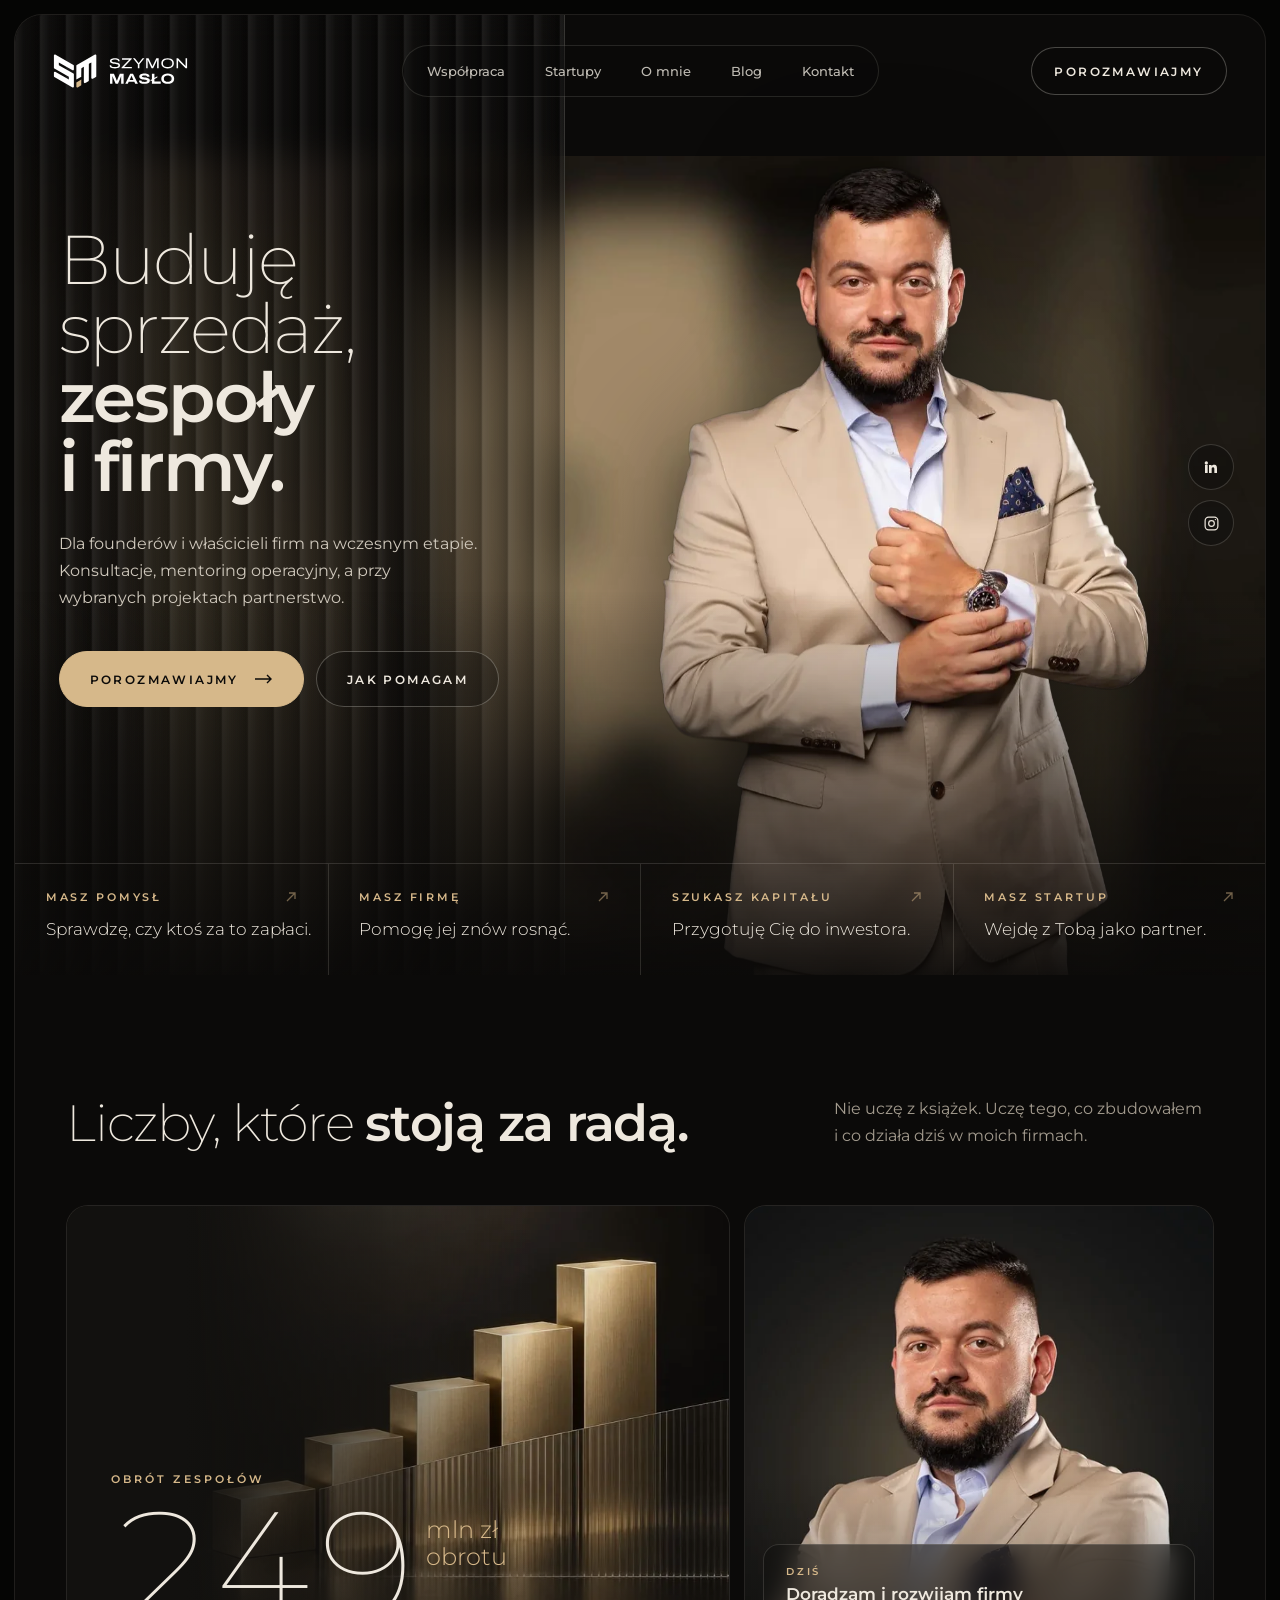
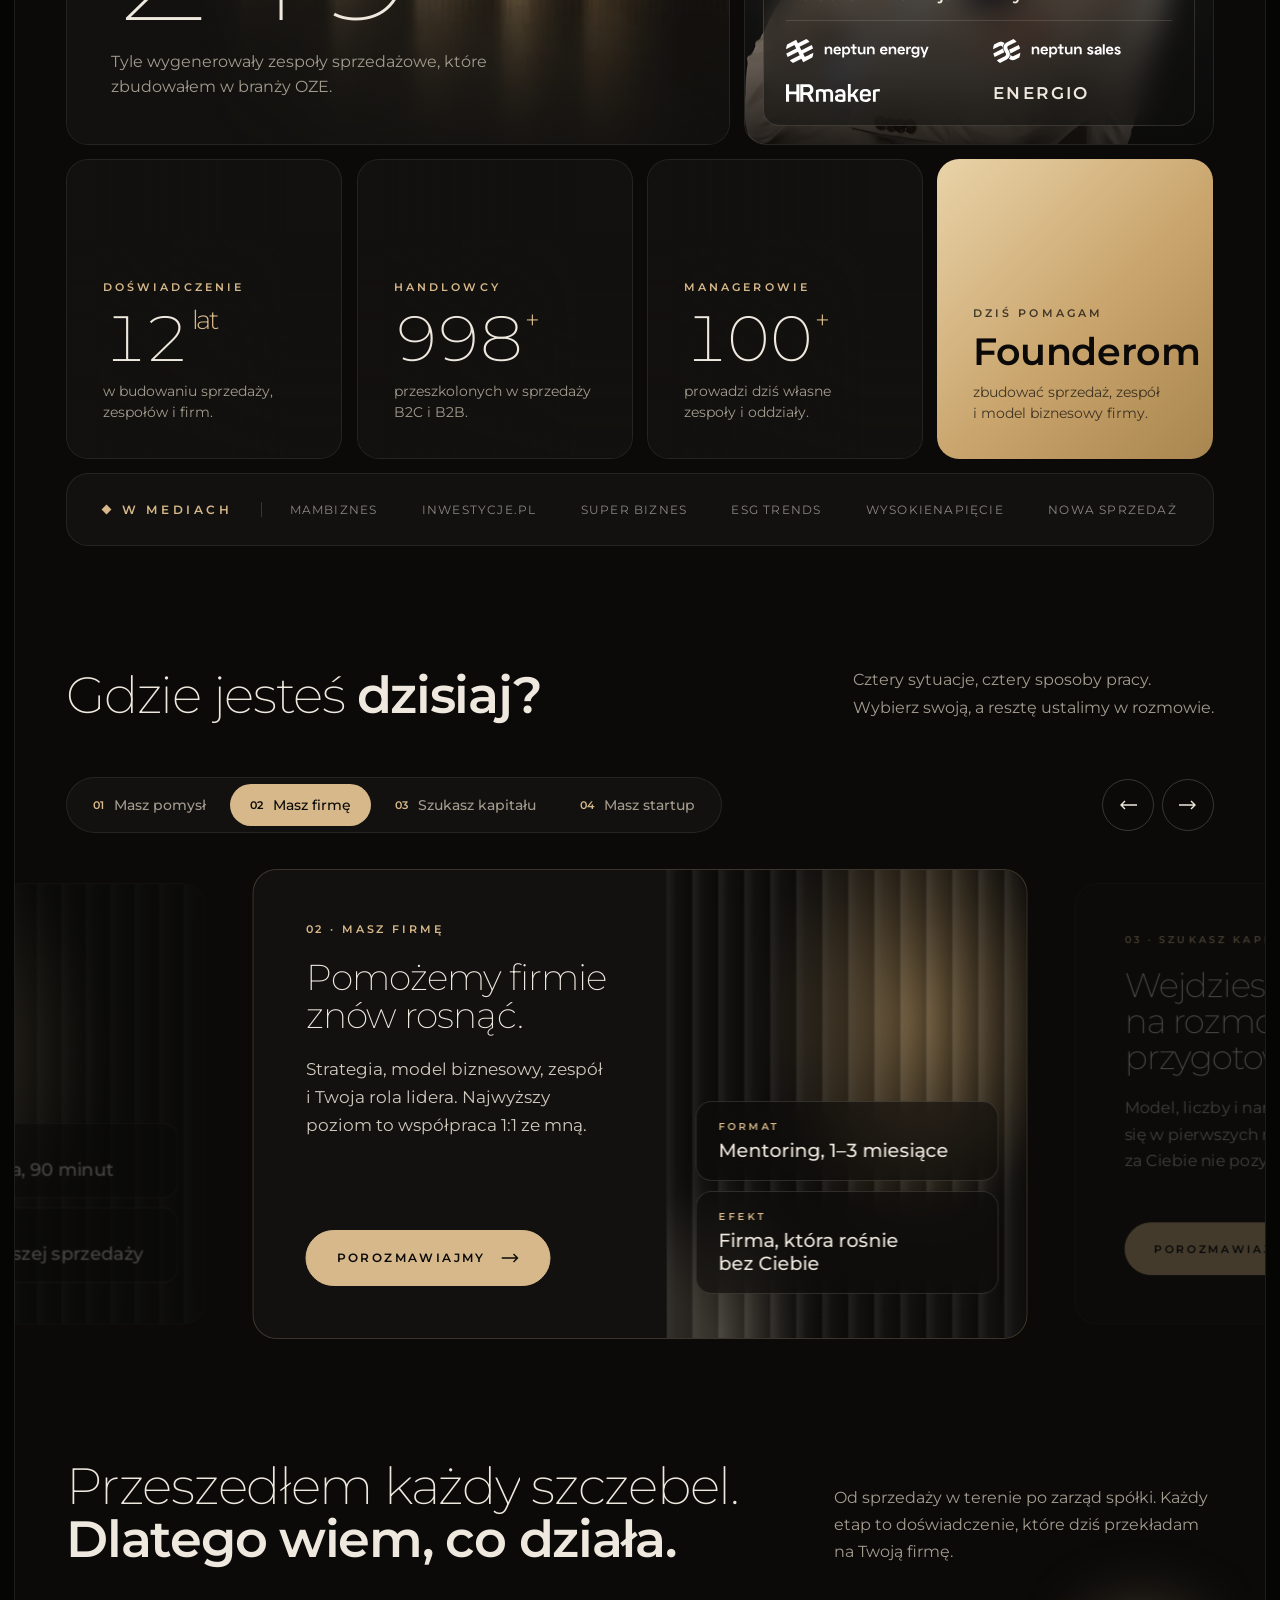
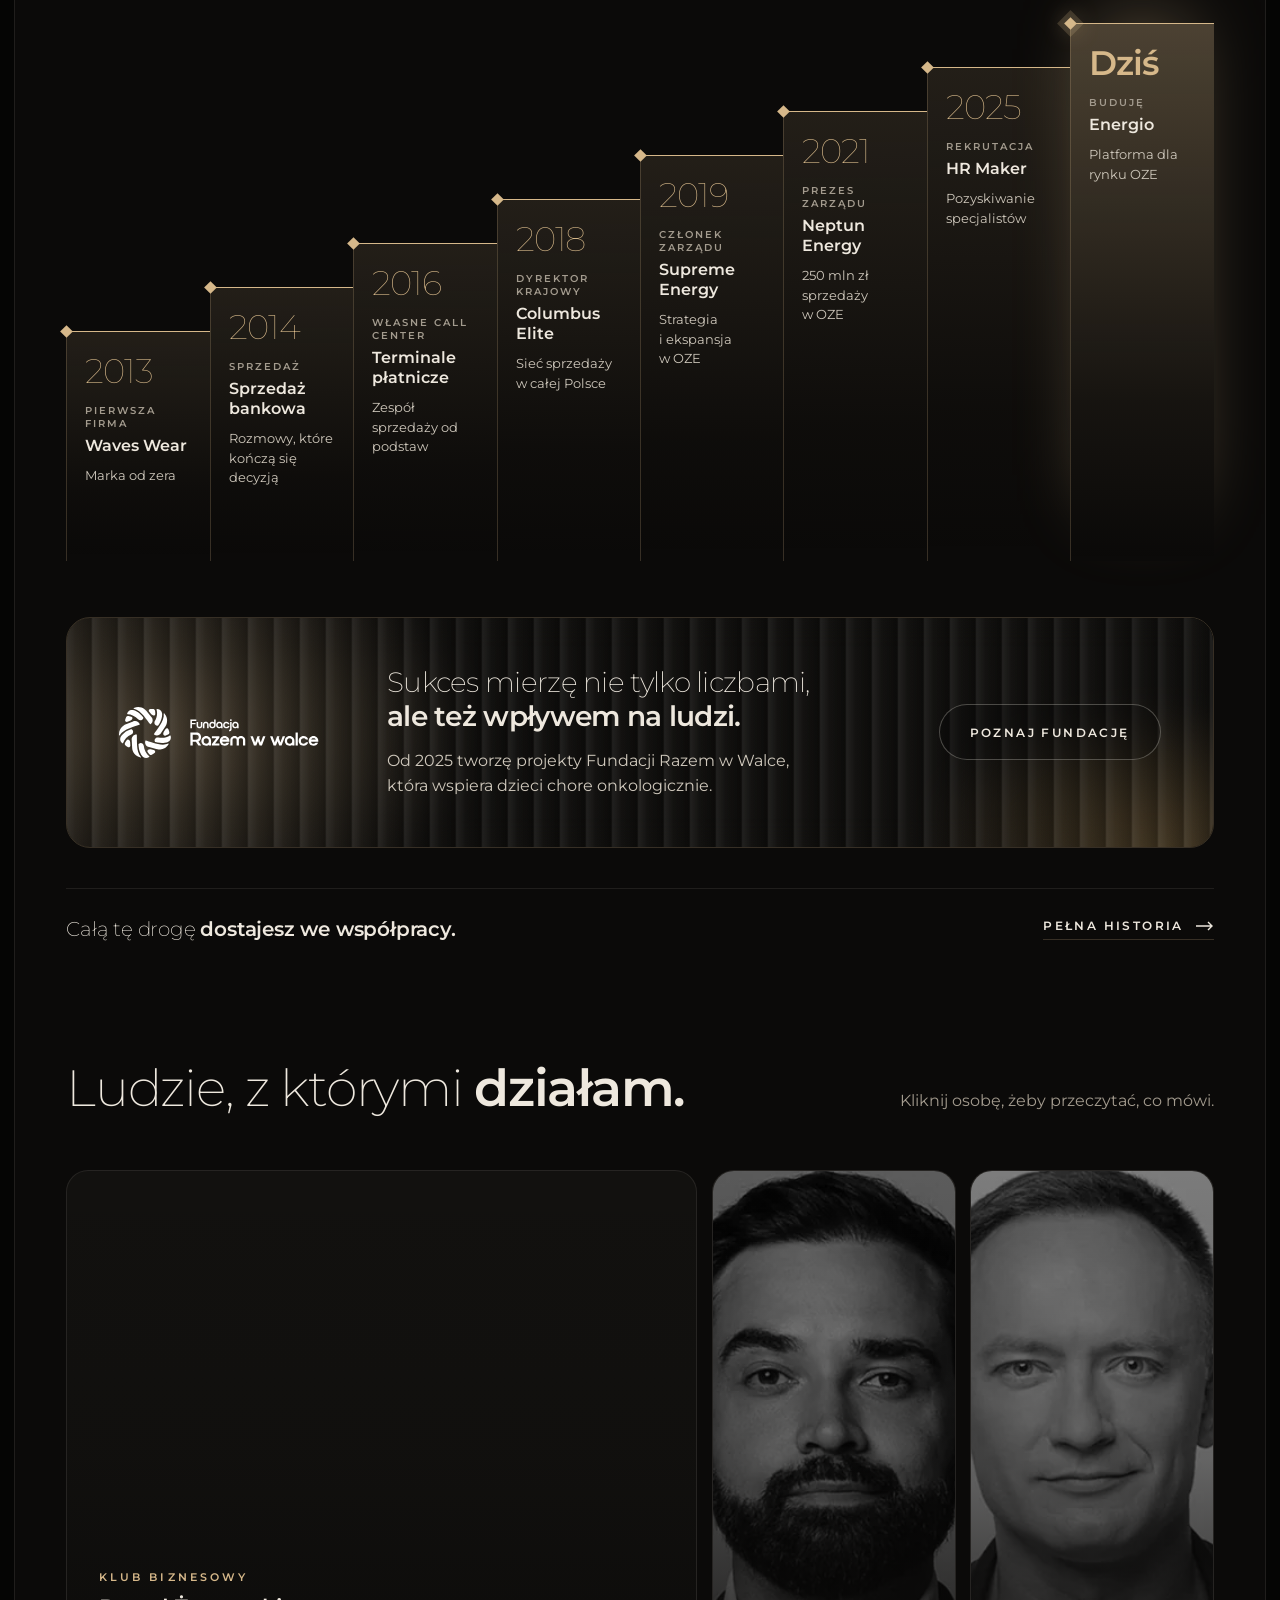
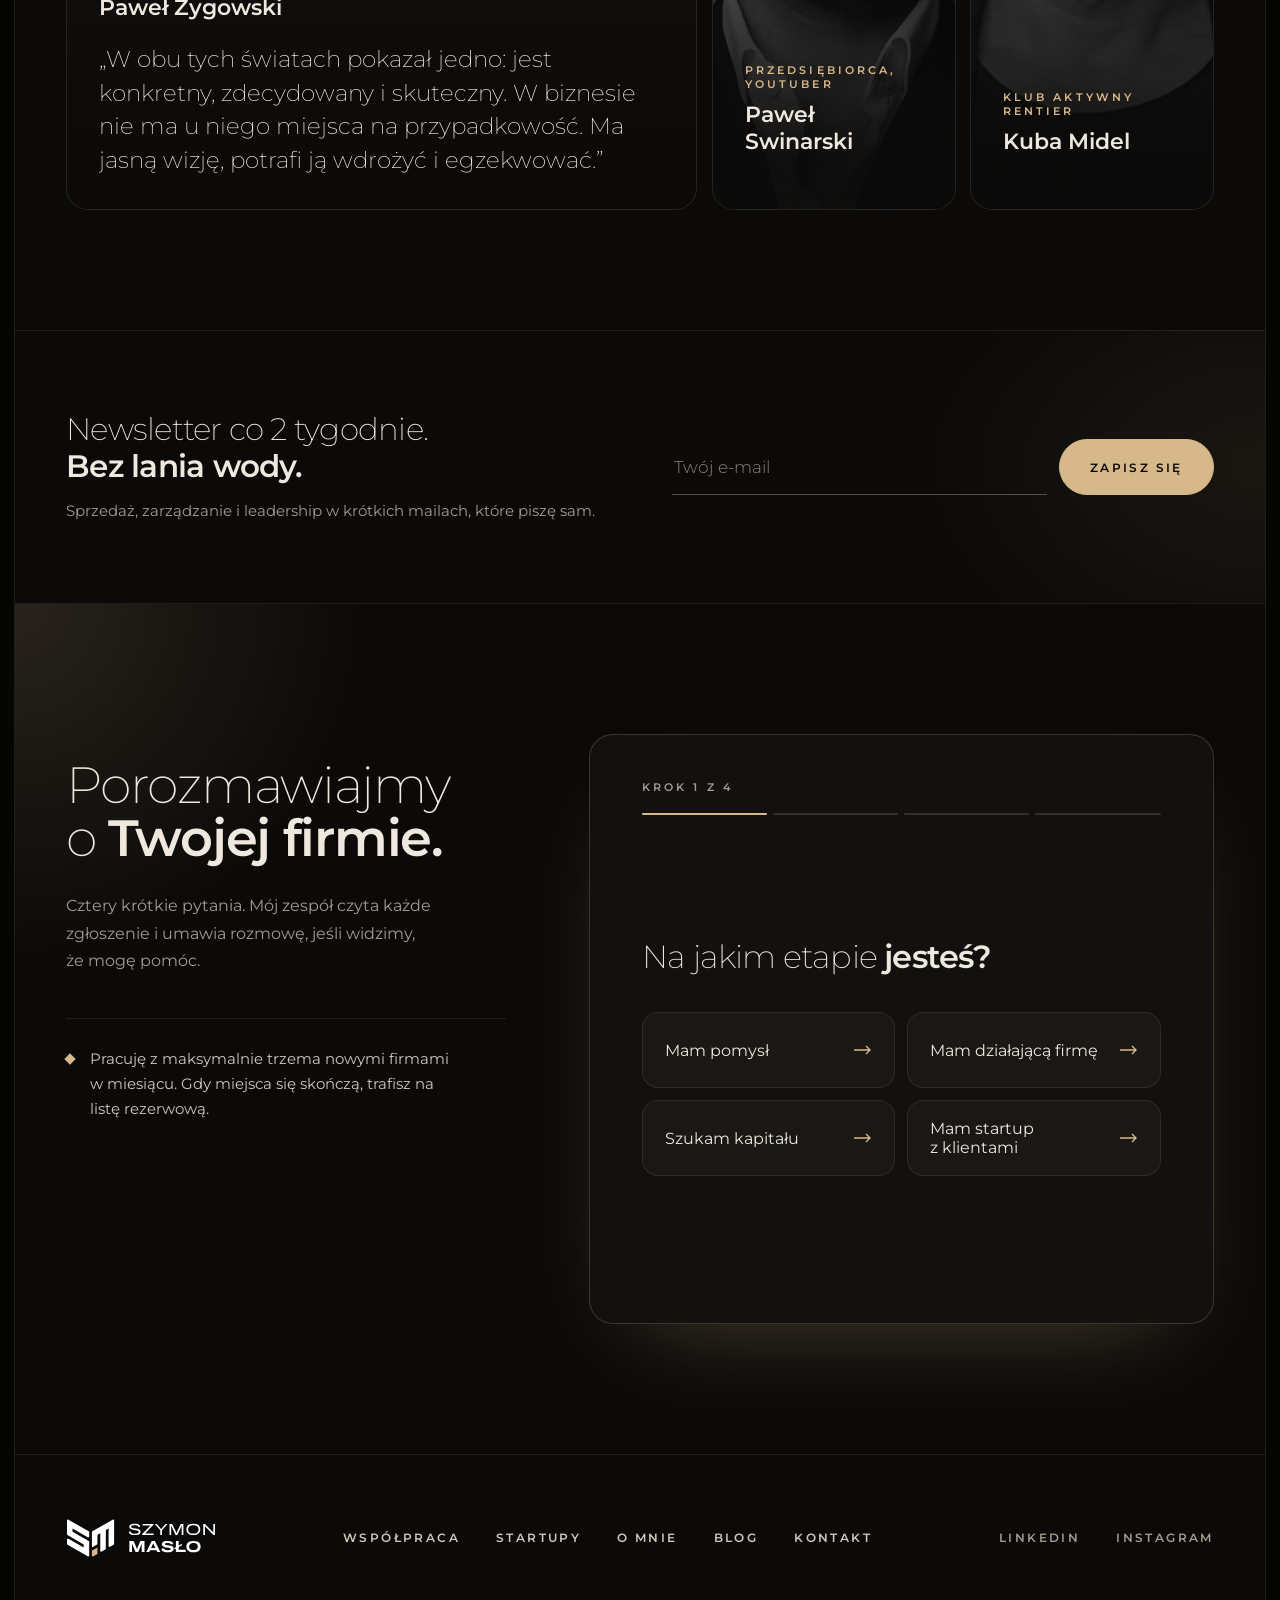
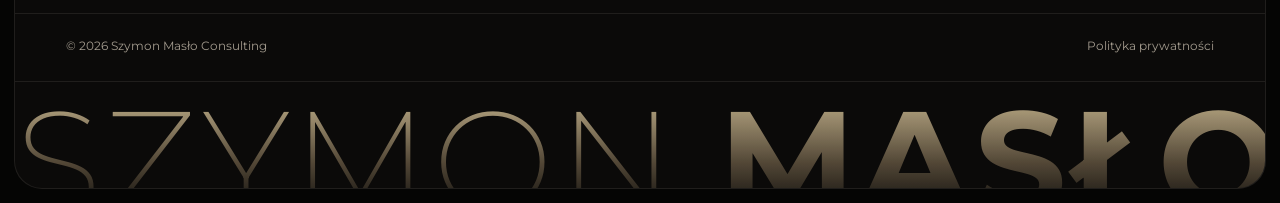
==== commit f4206aaf: "Treści: nowy opis przy 12 latach, łagodniejszy opis roku 2014 - 12 lat: „w budowaniu sprzedaży, zesp" ====
--- a/index.html
+++ b/index.html
@@ -128,7 +128,7 @@
       </article>
       <article class="results__tile results__tile--stat">
         <div class="results__art" aria-hidden="true"><img src="assets/img/bento-12lat-klepsydra-640.webp" srcset="assets/img/bento-12lat-klepsydra-640.webp 640w, assets/img/bento-12lat-klepsydra-1280.webp 1280w" sizes="(max-width: 640px) 820px, 540px" width="1280" height="720" alt="" loading="lazy" decoding="async"></div>
-        <div class="results__in"><small class="results__label">Doświadczenie</small><span class="results__value"><span data-count>12</span><sup>lat</sup></span><p class="results__text">od pierwszej sprzedaży w&nbsp;terenie do zarządu.</p></div>
+        <div class="results__in"><small class="results__label">Doświadczenie</small><span class="results__value"><span data-count>12</span><sup>lat</sup></span><p class="results__text">w&nbsp;budowaniu sprzedaży, zespołów i&nbsp;firm.</p></div>
       </article>
       <article class="results__tile results__tile--stat">
         <div class="results__art" aria-hidden="true"><img src="assets/img/bento-handlowcy-siec-640.webp" srcset="assets/img/bento-handlowcy-siec-640.webp 640w, assets/img/bento-handlowcy-siec-1280.webp 1280w" sizes="(max-width: 640px) 820px, 540px" width="1280" height="720" alt="" loading="lazy" decoding="async"></div>
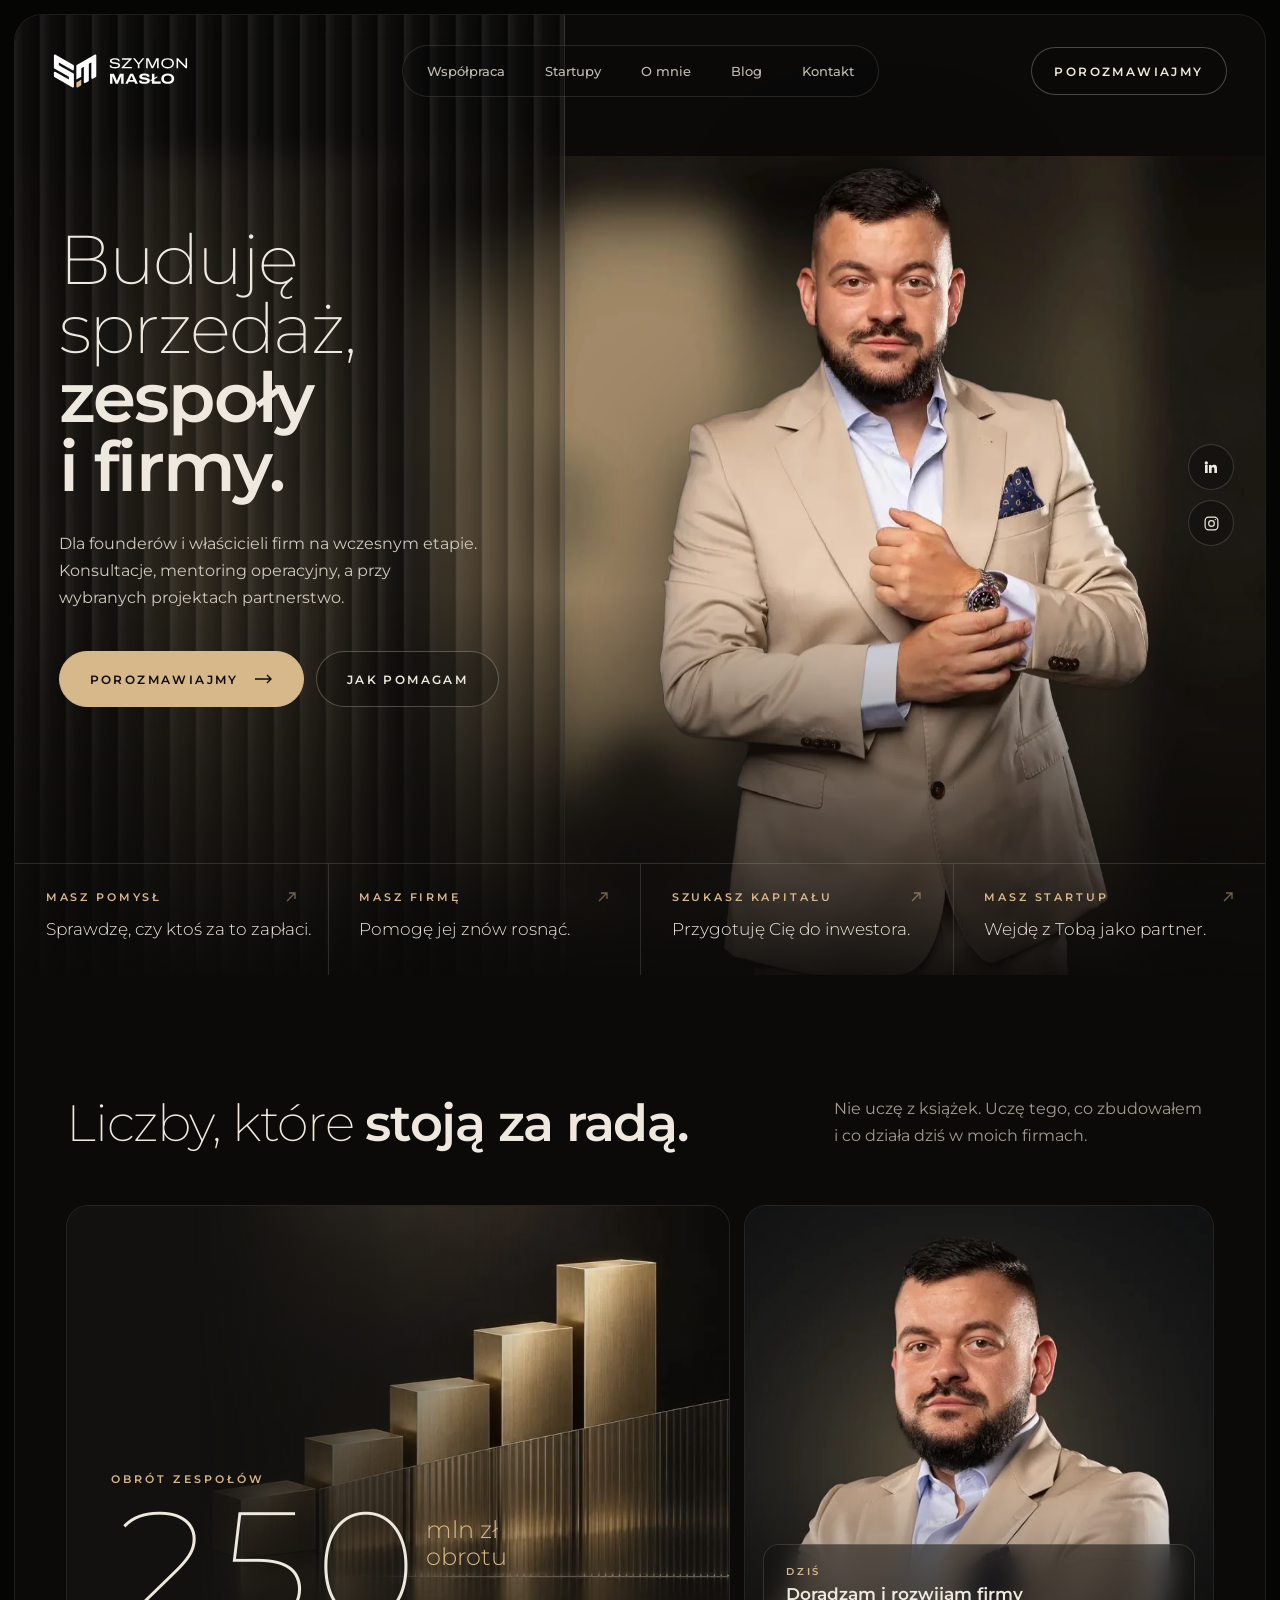
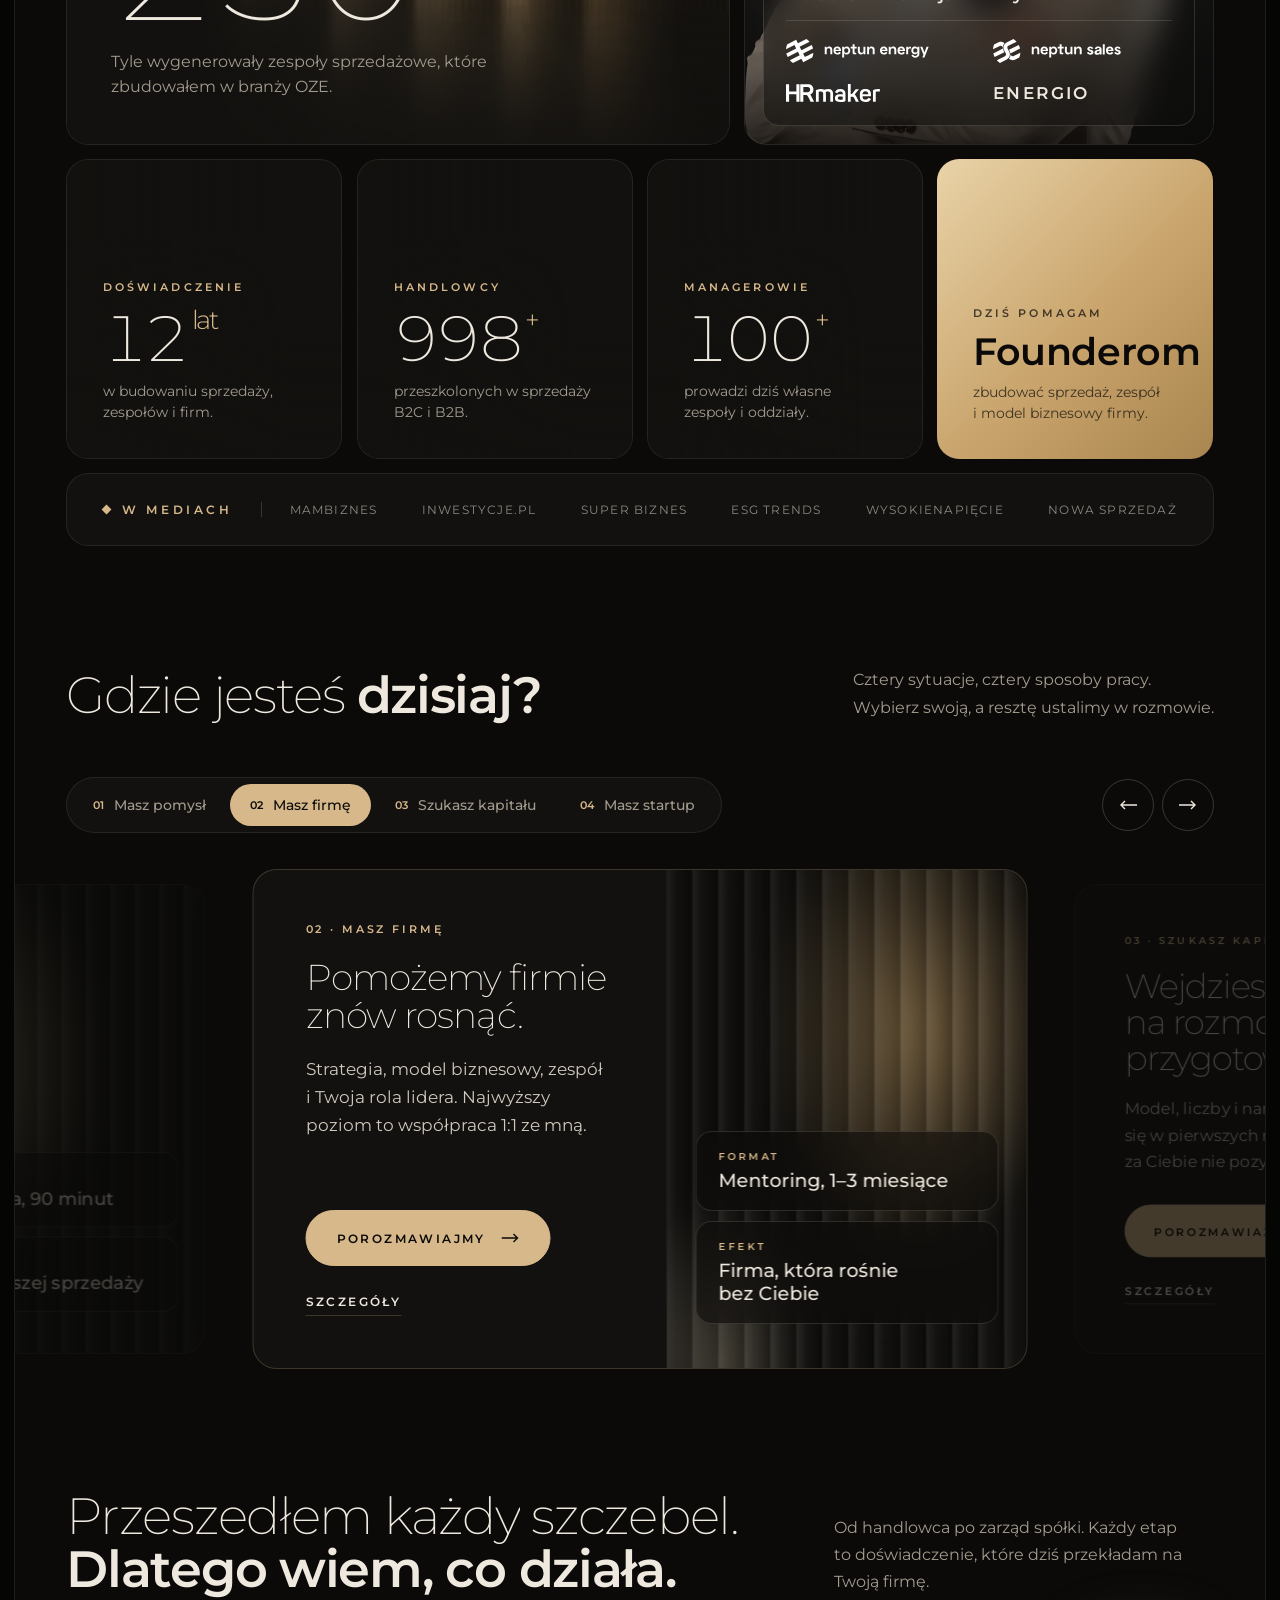
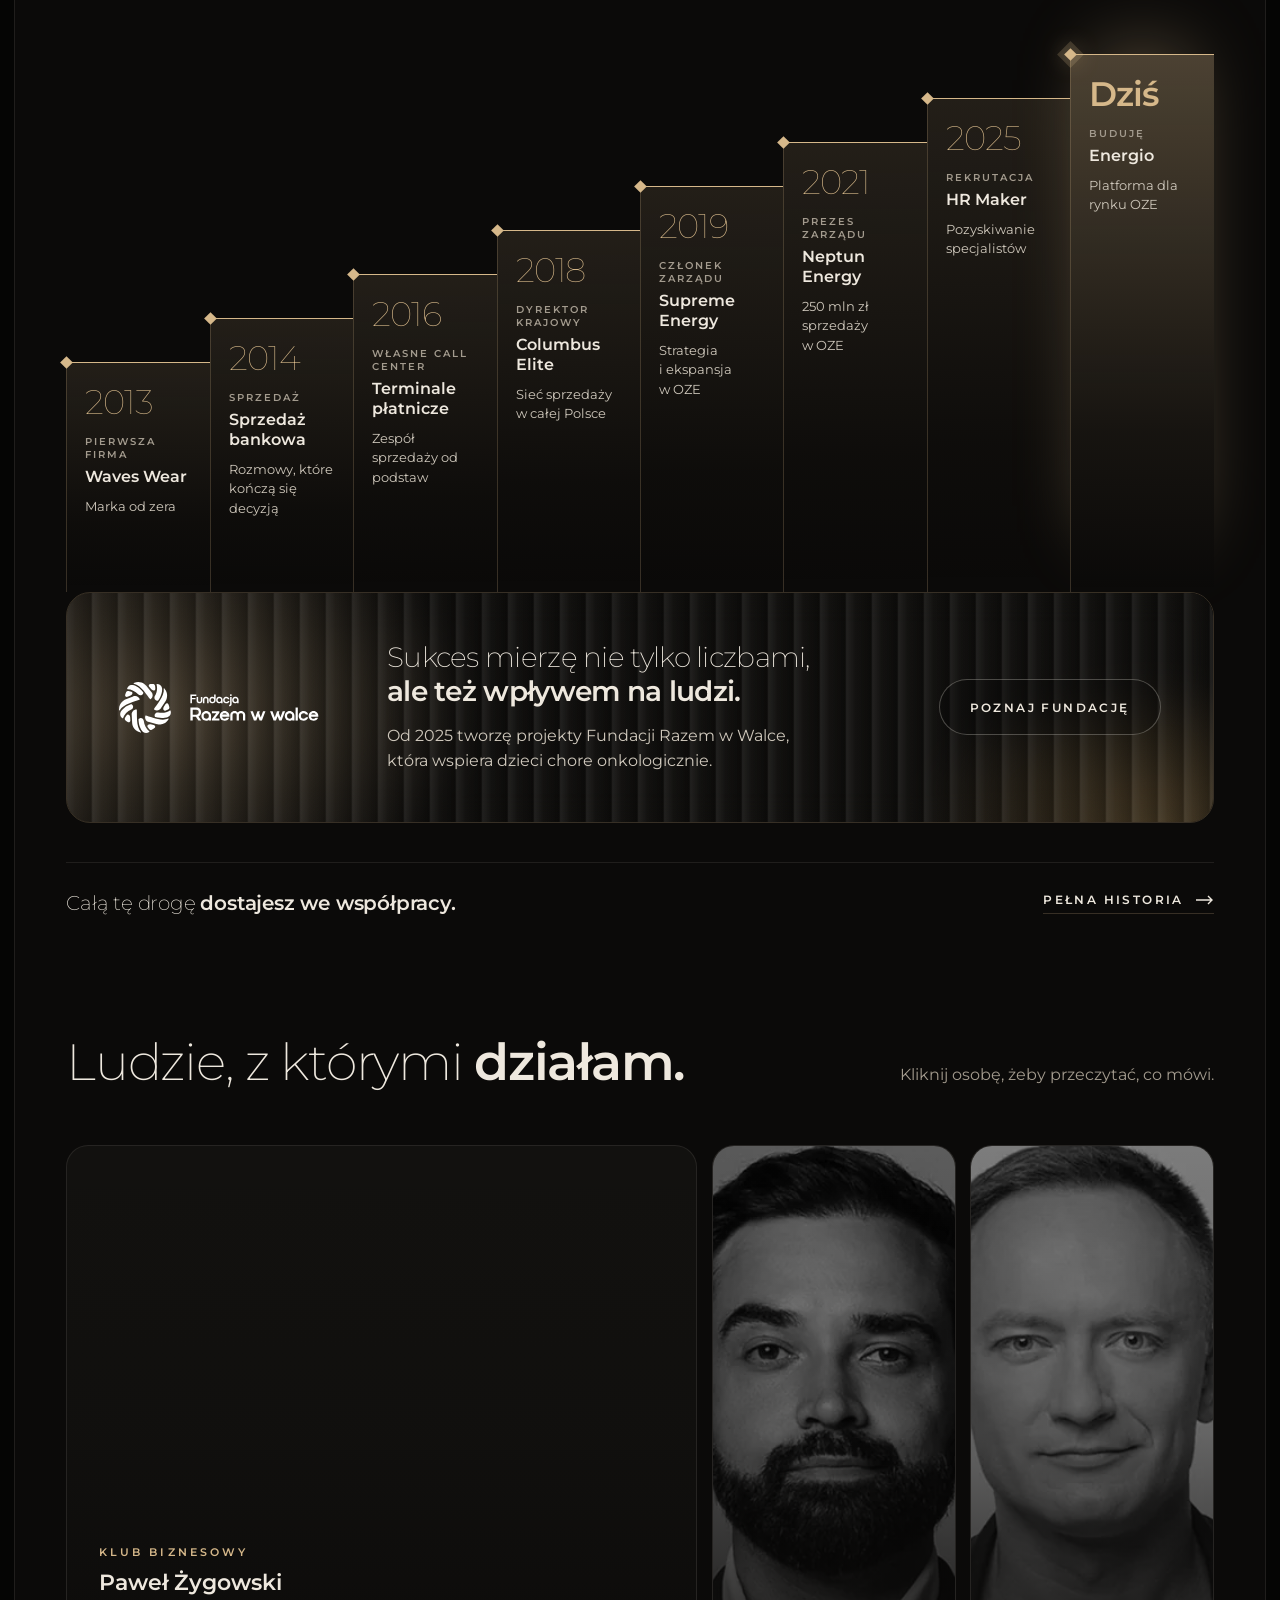
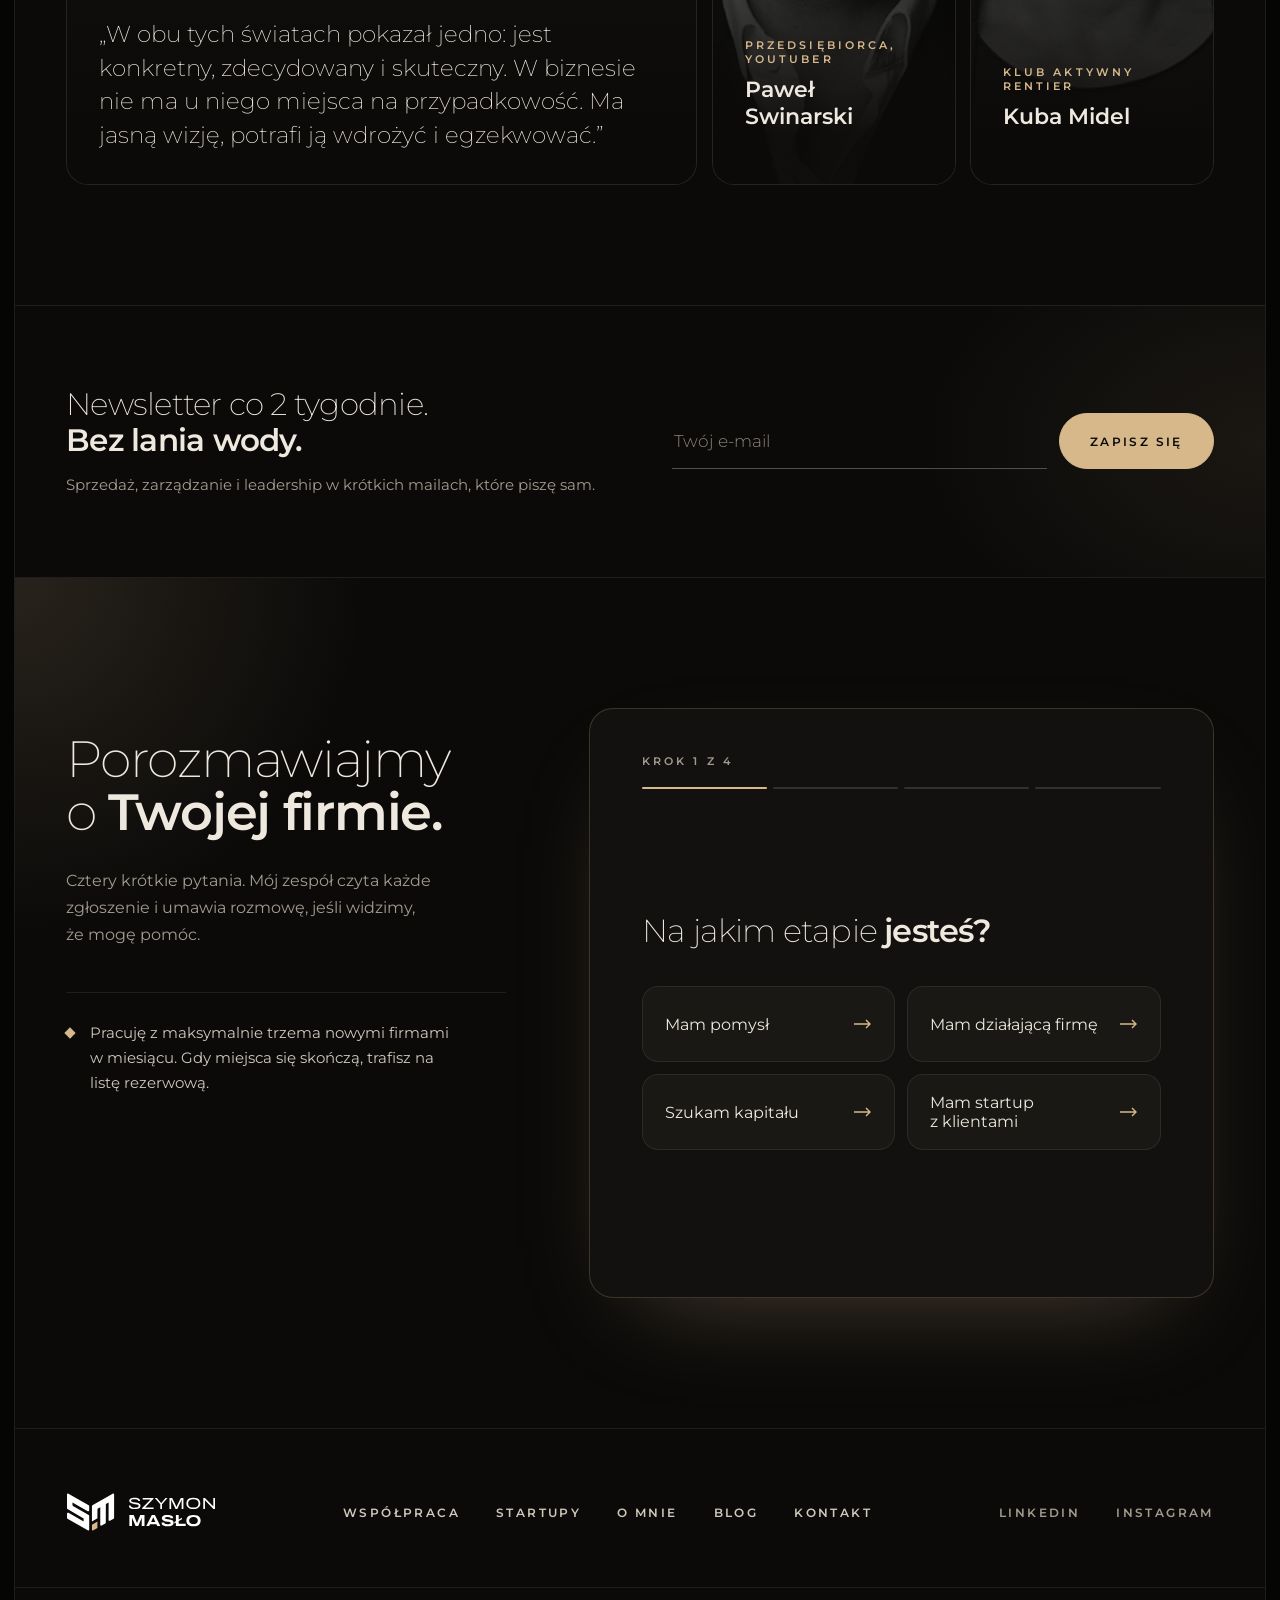
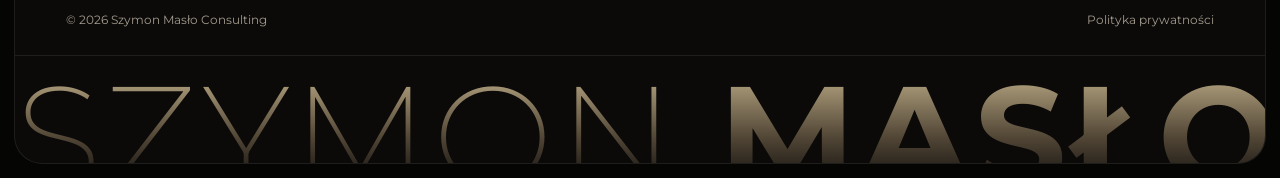
==== commit 507c5db8: "Podstrony etapu 2: Współpraca, Startupy, O mnie, Kontakt - cztery podstrony pod docelowymi adresami " ====
--- a/index.html
+++ b/index.html
@@ -27,6 +27,7 @@
 <link rel="stylesheet" href="assets/css/sections/results.css">
 <link rel="stylesheet" href="assets/css/sections/paths.css">
 <link rel="stylesheet" href="assets/css/sections/career.css">
+<link rel="stylesheet" href="assets/css/sections/mission.css">
 <link rel="stylesheet" href="assets/css/sections/people.css">
 <link rel="stylesheet" href="assets/css/sections/newsletter.css">
 <link rel="stylesheet" href="assets/css/sections/apply.css">
@@ -63,11 +64,11 @@
   <header class="topbar">
     <a class="topbar__logo" href="#top" aria-label="Szymon Masło, strona główna"><img src="assets/logo/szymon-maslo-white.svg" width="142" height="36" alt=""></a>
     <nav class="topbar__nav" aria-label="Główna nawigacja">
-      <a href="#">Współpraca</a>
-      <a href="#">Startupy</a>
-      <a href="#">O mnie</a>
+      <a href="wspolpraca/">Współpraca</a>
+      <a href="startupy/">Startupy</a>
+      <a href="o-mnie/">O mnie</a>
       <a href="#">Blog</a>
-      <a href="#">Kontakt</a>
+      <a href="kontakt/">Kontakt</a>
     </nav>
     <div class="topbar__actions">
       <a class="btn btn--ghost topbar__cta" href="#porozmawiajmy">Porozmawiajmy</a>
@@ -177,24 +178,24 @@
   <div class="wrap">
     <div class="sec-head">
       <h2 class="h2 thin" id="droga-h" data-split>Przeszedłem każdy szczebel. <br><b>Dlatego wiem, co działa.</b></h2>
-      <p class="lead" data-reveal style="--delay:.25s">Od sprzedaży w&nbsp;terenie po zarząd spółki. Każdy etap to doświadczenie, które dziś przekładam na Twoją firmę.</p>
+      <p class="lead" data-reveal style="--delay:.25s">Od handlowca po zarząd spółki. Każdy etap to doświadczenie, które dziś przekładam na Twoją firmę.</p>
     </div>
     <ol class="career__stairs" data-career-list data-stagger="stairs"></ol>
-    <div class="career__mission" data-reveal="scale">
-      <div class="career__mission-glow" aria-hidden="true"></div>
-      <div class="flute career__mission-flute" aria-hidden="true"></div>
-      <div class="career__mission-in">
+    <div class="mission" data-reveal="scale">
+      <div class="mission__glow" aria-hidden="true"></div>
+      <div class="flute mission__flute" aria-hidden="true"></div>
+      <div class="mission__in">
         <img src="assets/logo/fundacja-razem-w-walce-white.svg" alt="Fundacja Razem w Walce" loading="lazy">
         <div>
-          <h3 class="career__mission-title thin">Sukces mierzę nie tylko liczbami, <br><b>ale też wpływem na ludzi.</b></h3>
-          <p class="career__mission-text">Od 2025 tworzę projekty Fundacji Razem w&nbsp;Walce, <br>która wspiera dzieci chore onkologicznie.</p>
+          <h3 class="mission__title thin">Sukces mierzę nie tylko liczbami, <br><b>ale też wpływem na ludzi.</b></h3>
+          <p class="mission__text">Od 2025 tworzę projekty Fundacji Razem w&nbsp;Walce, <br>która wspiera dzieci chore onkologicznie.</p>
         </div>
         <a class="btn btn--ghost" href="#">Poznaj fundację</a>
       </div>
     </div>
     <div class="career__foot" data-reveal>
       <p>Całą tę drogę <b>dostajesz we współpracy.</b></p>
-      <a class="tlink" href="#">Pełna historia <svg width="18" height="10" viewBox="0 0 18 10" fill="none" stroke="currentColor" stroke-width="1.4" aria-hidden="true"><path d="M0 5h16M12 1l4 4-4 4"/></svg></a>
+      <a class="tlink" href="o-mnie/">Pełna historia <svg width="18" height="10" viewBox="0 0 18 10" fill="none" stroke="currentColor" stroke-width="1.4" aria-hidden="true"><path d="M0 5h16M12 1l4 4-4 4"/></svg></a>
     </div>
   </div>
 </section>
@@ -226,7 +227,7 @@
 </section>
 
 <!-- ============ template-part: home/apply ============ -->
-<section class="apply" id="porozmawiajmy" aria-labelledby="apply-h" data-section="apply">
+<section class="apply" id="porozmawiajmy" aria-labelledby="apply-h" data-section="apply" data-apply-config="apply">
   <div class="wrap apply__grid">
     <div data-stagger style="--delay:.1s">
       <h2 class="apply__title h2 thin" id="apply-h">Porozmawiajmy o&nbsp;<b>Twojej firmie.</b></h2>
@@ -234,13 +235,13 @@
       <div class="apply__limit"><span aria-hidden="true"></span><p>Pracuję z&nbsp;maksymalnie trzema nowymi firmami w&nbsp;miesiącu. Gdy miejsca się skończą, trafisz na listę rezerwową.</p></div>
     </div>
 
-    <form data-reveal="scale" style="--delay:.25s" class="apply__card" data-apply-form data-endpoint="" novalidate aria-labelledby="apply-h">
+    <form data-reveal="scale" style="--delay:.25s" class="apply__card" data-apply-form data-source="home" data-endpoint="" novalidate aria-labelledby="apply-h">
       <div class="apply__card-top" aria-live="polite"><small data-apply-step-label>Krok 1 z&nbsp;4</small><small data-apply-chosen></small></div>
       <div class="apply__bar" data-apply-bar aria-hidden="true"><i class="is-on"></i><i></i><i></i><i></i></div>
 
       <div class="apply__step" data-apply-step="1">
         <h3 class="apply__q thin" tabindex="-1" data-apply-heading>Na jakim etapie <b>jesteś?</b></h3>
-        <div class="apply__choices" data-apply-stages></div>
+        <div class="apply__choices" data-apply-choices="stage" data-advance="2" data-arrow></div>
       </div>
 
       <div class="apply__step" data-apply-step="2" hidden>
@@ -251,25 +252,25 @@
 
       <div class="apply__step" data-apply-step="3" hidden>
         <h3 class="apply__q thin" tabindex="-1" data-apply-heading>Jakiej współpracy <b>szukasz?</b></h3>
-        <div class="apply__choices" data-apply-coop></div>
+        <div class="apply__choices" data-apply-choices="cooperation" data-advance="4" data-arrow></div>
         <div class="apply__nav"><button class="apply__back" type="button" data-apply-nav="back">Wstecz</button></div>
       </div>
 
       <div class="apply__step" data-apply-step="4" hidden>
         <h3 class="apply__q thin" tabindex="-1" data-apply-heading>Jak możemy <b>się odezwać?</b></h3>
-        <label class="apply__field"><span>Imię i&nbsp;nazwisko</span><input type="text" name="full_name" autocomplete="name" required aria-describedby="apply-err-name"><em class="apply__error" id="apply-err-name" data-apply-error="name"></em></label>
+        <label class="apply__field"><span>Imię i&nbsp;nazwisko</span><input type="text" name="full_name" autocomplete="name" required data-validate="name" aria-describedby="apply-err-name"><em class="apply__error" id="apply-err-name" data-apply-error="full_name"></em></label>
         <div class="apply__row2">
-          <label class="apply__field"><span>E-mail</span><input type="email" name="email" autocomplete="email" required aria-describedby="apply-err-email"><em class="apply__error" id="apply-err-email" data-apply-error="email"></em></label>
-          <label class="apply__field"><span>Telefon</span><input type="tel" name="phone" autocomplete="tel" required aria-describedby="apply-err-phone"><em class="apply__error" id="apply-err-phone" data-apply-error="phone"></em></label>
+          <label class="apply__field"><span>E-mail</span><input type="email" name="email" autocomplete="email" required data-validate="email" aria-describedby="apply-err-email"><em class="apply__error" id="apply-err-email" data-apply-error="email"></em></label>
+          <label class="apply__field"><span>Telefon</span><input type="tel" name="phone" autocomplete="tel" required data-validate="phone" aria-describedby="apply-err-phone"><em class="apply__error" id="apply-err-phone" data-apply-error="phone"></em></label>
         </div>
         <div class="apply__consent-wrap">
-          <label class="apply__consent"><input type="checkbox" name="consent" required aria-describedby="apply-err-consent"><span>Zgadzam się na kontakt w&nbsp;sprawie zgłoszenia. Szczegóły w&nbsp;<a href="#">polityce prywatności</a>.</span></label>
+          <label class="apply__consent"><input type="checkbox" name="consent" required data-validate="consent" aria-describedby="apply-err-consent"><span>Zgadzam się na kontakt w&nbsp;sprawie zgłoszenia. Szczegóły w&nbsp;<a href="#">polityce prywatności</a>.</span></label>
           <em class="apply__error" id="apply-err-consent" data-apply-error="consent"></em>
         </div>
         <div class="apply__nav"><button class="apply__back" type="button" data-apply-nav="back">Wstecz</button><button class="btn" type="submit">Wyślij</button></div>
       </div>
 
-      <div class="apply__step" data-apply-step="5" hidden>
+      <div class="apply__step" data-apply-step="done" hidden>
         <div class="apply__done">
           <h3 class="apply__done-title thin" tabindex="-1" data-apply-heading>Dziękuję. <b>Odezwiemy się.</b></h3>
           <p class="apply__done-text">Mój zespół przeczyta zgłoszenie i&nbsp;skontaktuje się, żeby umówić rozmowę.</p>
@@ -285,7 +286,7 @@
 <footer class="footer">
   <div class="wrap footer__row" data-stagger="fade">
     <a href="#top" class="footer__logo" aria-label="Szymon Masło, strona główna"><img src="assets/logo/szymon-maslo-white.svg" width="150" height="38" alt="" loading="lazy"></a>
-    <nav class="footer__nav" aria-label="Stopka"><a href="#">Współpraca</a><a href="#">Startupy</a><a href="#">O mnie</a><a href="#">Blog</a><a href="#">Kontakt</a></nav>
+    <nav class="footer__nav" aria-label="Stopka"><a href="wspolpraca/">Współpraca</a><a href="startupy/">Startupy</a><a href="o-mnie/">O mnie</a><a href="#">Blog</a><a href="kontakt/">Kontakt</a></nav>
     <div class="footer__social"><a href="https://www.linkedin.com/in/szymonmaslo/" rel="noopener" target="_blank">LinkedIn</a><a href="https://www.instagram.com/szymon_maslovsky" rel="noopener" target="_blank">Instagram</a></div>
   </div>
   <div class="wrap footer__bottom"><span>© 2026 Szymon Masło Consulting</span><a href="#">Polityka prywatności</a></div>
@@ -300,11 +301,11 @@
   <div class="stickybar__in">
     <a class="topbar__logo" href="#top" aria-label="Szymon Masło, strona główna"><img src="assets/logo/szymon-maslo-white.svg" width="142" height="36" alt=""></a>
     <nav class="topbar__nav" aria-label="Nawigacja w pasku">
-      <a href="#">Współpraca</a>
-      <a href="#">Startupy</a>
-      <a href="#">O mnie</a>
+      <a href="wspolpraca/">Współpraca</a>
+      <a href="startupy/">Startupy</a>
+      <a href="o-mnie/">O mnie</a>
       <a href="#">Blog</a>
-      <a href="#">Kontakt</a>
+      <a href="kontakt/">Kontakt</a>
     </nav>
     <div class="topbar__actions">
       <a class="btn topbar__cta" href="#porozmawiajmy">Porozmawiajmy</a>
@@ -322,11 +323,11 @@
       <button class="mmenu__close" type="button" aria-label="Zamknij menu" data-mmenu-close><svg width="20" height="20" viewBox="0 0 24 24" fill="none" stroke="currentColor" stroke-width="1.5" stroke-linecap="round" aria-hidden="true"><path d="M6 6l12 12M18 6L6 18"/></svg></button>
     </div>
     <nav class="mmenu__nav" aria-label="Menu mobilne">
-      <a href="#" style="--i:0">Współpraca <small>01</small></a>
-      <a href="#" style="--i:1">Startupy <small>02</small></a>
-      <a href="#" style="--i:2">O mnie <small>03</small></a>
+      <a href="wspolpraca/" style="--i:0">Współpraca <small>01</small></a>
+      <a href="startupy/" style="--i:1">Startupy <small>02</small></a>
+      <a href="o-mnie/" style="--i:2">O mnie <small>03</small></a>
       <a href="#" style="--i:3">Blog <small>04</small></a>
-      <a href="#" style="--i:4">Kontakt <small>05</small></a>
+      <a href="kontakt/" style="--i:4">Kontakt <small>05</small></a>
     </nav>
     <div class="mmenu__foot">
       <a class="btn" href="#porozmawiajmy">Porozmawiajmy <svg width="18" height="10" viewBox="0 0 18 10" fill="none" stroke="currentColor" stroke-width="1.4" aria-hidden="true"><path d="M0 5h16M12 1l4 4-4 4"/></svg></a>
--- a/assets/css/tokens.css
+++ b/assets/css/tokens.css
@@ -6,6 +6,7 @@
   --card: #12110F;
   --text: #EEE8DE;
   --text-2: #CFC8BC;
+  --text-soft: #DDD6CA;
   --muted: #A39B8E;
   --placeholder: #8C857A;
   --gold: #D6B88A;
--- a/assets/css/base.css
+++ b/assets/css/base.css
@@ -64,6 +64,13 @@
     linear-gradient(90deg, rgba(11,10,9,.55), rgba(11,10,9,.25));
 }
 
+/* złote poświaty (karty ścieżek, oferty, Startupy, CTA): .glow + wariant 1–4 */
+.glow { position: absolute; inset: -10%; opacity: .8; pointer-events: none; }
+.glow--1 { background: radial-gradient(45% 50% at 35% 40%, #D6B88A, rgba(214,184,138,0) 70%); }
+.glow--2 { background: radial-gradient(50% 55% at 65% 35%, #C9A46C, rgba(201,164,108,0) 70%), radial-gradient(30% 40% at 20% 90%, rgba(243,227,195,.6), rgba(243,227,195,0) 70%); }
+.glow--3 { background: radial-gradient(40% 60% at 70% 55%, #E9D3A8, rgba(233,211,168,0) 70%), radial-gradient(30% 40% at 25% 20%, rgba(169,134,79,.8), rgba(169,134,79,0) 70%); }
+.glow--4 { background: conic-gradient(from 200deg at 55% 110%, rgba(214,184,138,0), #D6B88A 30deg, rgba(243,227,195,.9) 60deg, rgba(214,184,138,0) 110deg); }
+
 /* przyciski */
 .btn {
   display: inline-flex; align-items: center; justify-content: center; gap: 16px;
--- a/assets/css/sections/header.css
+++ b/assets/css/sections/header.css
@@ -15,6 +15,8 @@
   text-decoration: none; color: rgba(238,232,222,.8); transition: background .3s, color .3s;
 }
 .topbar__nav a:hover { background: rgba(238,232,222,.1); color: var(--text); }
+/* bieżąca strona: aria-current="page" (w WP wp_nav_menu ustawia to samo) */
+.topbar__nav a[aria-current="page"] { background: rgba(238,232,222,.1); color: var(--text); }
 .topbar__actions { justify-self: end; display: flex; align-items: center; gap: 10px; }
 .topbar__cta { min-height: 48px; padding: 0 22px; }
 .topbar__menu-btn {
@@ -66,7 +68,7 @@
   font-size: clamp(30px, 8vw, 44px); font-weight: 200; letter-spacing: -.025em; line-height: 1.1; text-decoration: none; color: var(--text);
 }
 .mmenu__nav a small { font-size: 11px; font-weight: 600; letter-spacing: .26em; color: var(--gold); }
-.mmenu__nav a:hover { color: var(--gold); }
+.mmenu__nav a:hover, .mmenu__nav a[aria-current="page"] { color: var(--gold); }
 .mmenu__foot { position: relative; display: flex; flex-direction: column; gap: 20px; padding: 24px 28px 32px; }
 .mmenu__foot .btn { width: 100%; }
 .mmenu__social { display: flex; gap: 28px; }
--- a/assets/css/sections/paths.css
+++ b/assets/css/sections/paths.css
@@ -36,14 +36,9 @@
 .paths__label { font-size: 11px; font-weight: 600; letter-spacing: .26em; text-transform: uppercase; color: var(--gold); }
 .paths__title { margin-top: 22px; font-size: clamp(30px, 2.8vw, 44px); font-weight: 200; letter-spacing: -.025em; line-height: 1.08; }
 .paths__desc { margin-top: 20px; font-size: 17px; line-height: 1.65; color: var(--text-2); max-width: 440px; }
-.paths__txt .btn { margin-top: auto; align-self: flex-start; }
+.paths__ctas { display: flex; align-items: center; gap: 28px; flex-wrap: wrap; margin-top: auto; padding-top: 32px; }
 .paths__vis { position: relative; overflow: hidden; border-left: 1px solid var(--line2); }
 .paths__vis .flute { position: absolute; inset: 0; }
-.paths__glow { position: absolute; inset: -10%; opacity: .8; }
-.paths__glow--1 { background: radial-gradient(45% 50% at 35% 40%, #D6B88A, rgba(214,184,138,0) 70%); }
-.paths__glow--2 { background: radial-gradient(50% 55% at 65% 35%, #C9A46C, rgba(201,164,108,0) 70%), radial-gradient(30% 40% at 20% 90%, rgba(243,227,195,.6), rgba(243,227,195,0) 70%); }
-.paths__glow--3 { background: radial-gradient(40% 60% at 70% 55%, #E9D3A8, rgba(233,211,168,0) 70%), radial-gradient(30% 40% at 25% 20%, rgba(169,134,79,.8), rgba(169,134,79,0) 70%); }
-.paths__glow--4 { background: conic-gradient(from 200deg at 55% 110%, rgba(214,184,138,0), #D6B88A 30deg, rgba(243,227,195,.9) 60deg, rgba(214,184,138,0) 110deg); }
 .paths__facts { position: absolute; z-index: 1; left: 28px; right: 28px; bottom: 28px; display: grid; gap: 10px; }
 .paths__facts div { padding: 18px 22px; border-radius: var(--r-glass); background: rgba(11,10,9,.55); border: 1px solid var(--glass-line); }
 /* Szkło na podpisach tylko w aktywnej karcie – przygaszone karty nie potrzebują blur (wydajność) */
@@ -67,7 +62,8 @@
   .paths__txt { padding: 28px 24px; }
   .paths__title { font-size: 28px; margin-top: 16px; }
   .paths__desc { font-size: 15px; margin-top: 14px; }
-  .paths__txt .btn { margin-top: 24px; align-self: stretch; }
+  .paths__ctas { padding-top: 24px; gap: 18px; }
+  .paths__ctas .btn { flex: 1 1 100%; }
   .paths__vis { min-height: 230px; border-left: 0; border-top: 1px solid var(--line2); }
   .paths__facts { left: 16px; right: 16px; bottom: 16px; }
   .paths__facts div { padding: 14px 18px; }
--- a/assets/css/sections/career.css
+++ b/assets/css/sections/career.css
@@ -1,4 +1,4 @@
-/* Sekcja 4: Przeszedłem każdy szczebel (schody, fundacja) */
+/* Sekcja 4: Przeszedłem każdy szczebel (schody). Blok fundacji: mission.css */
 .career__stairs { display: grid; grid-template-columns: repeat(8, minmax(0, 1fr)); align-items: end; height: 540px; }
 .career__step {
   position: relative; display: flex; flex-direction: column; height: var(--h, auto); padding: 22px 18px 0;
@@ -16,18 +16,12 @@
 .career__step--now .career__year { font-weight: 600; }
 .career__step--now::before { box-shadow: 0 0 0 5px rgba(214,184,138,.2), 0 0 22px rgba(214,184,138,.8); }
 
-.career__mission { position: relative; margin-top: 56px; border-radius: var(--r-card-lg); overflow: hidden; border: 1px solid var(--line); }
-.career__mission-glow {
   position: absolute; inset: 0;
   background: radial-gradient(40% 120% at 8% 50%, rgba(214,184,138,.55), rgba(214,184,138,0) 70%),
               radial-gradient(30% 90% at 95% 100%, rgba(169,134,79,.45), rgba(169,134,79,0) 70%), var(--card);
 }
-.career__mission-flute { position: absolute; inset: 0; }
-.career__mission-in { position: relative; z-index: 1; display: grid; grid-template-columns: 220px minmax(0, 1fr) auto; gap: 48px; align-items: center; padding: 48px 52px; }
-.career__mission-in img { width: 200px; height: auto; }
-.career__mission-title { font-size: clamp(24px, 2.2vw, 34px); line-height: 1.2; }
-.career__mission-text { margin-top: 14px; font-size: 16px; line-height: 1.6; color: var(--text-2); max-width: 560px; }
 
+.career .mission { margin-top: 56px; }
 .career__foot { display: flex; justify-content: space-between; align-items: center; gap: 24px; flex-wrap: wrap; margin-top: 40px; padding-top: 28px; border-top: 1px solid var(--line2); }
 .career__foot p { font-size: 20px; font-weight: 200; letter-spacing: -.01em; }
 .career__foot p b { font-weight: 600; }
@@ -35,7 +29,6 @@
 @media (max-width: 1100px) {
   .career__stairs { grid-template-columns: repeat(4, minmax(0, 1fr)); height: auto; row-gap: 24px; }
   .career__step { height: auto; }
-  .career__mission-in { grid-template-columns: 1fr; }
 }
 @media (max-width: 640px) {
   .career__stairs { grid-template-columns: 1fr; row-gap: 0; }
@@ -43,10 +36,7 @@
   .career__step::before { left: -4px; }
   .career__year { grid-row: 1 / span 3; font-size: 30px; }
   .career__role { margin-top: 2px; }
-  .career__mission { margin-top: 40px; }
-  .career__mission-in { gap: 20px; padding: 28px 24px; }
-  .career__mission-in img { width: 170px; }
-  .career__mission-in br { display: none; }
+  .career .mission { margin-top: 40px; }
   .career__foot { flex-direction: column; align-items: flex-start; gap: 16px; }
   .career__foot p { font-size: 18px; }
 }
--- a/assets/css/sections/mission.css
+++ b/assets/css/sections/mission.css
@@ -0,0 +1,25 @@
+/* Blok fundacji (strona główna w sekcji „Przeszedłem każdy szczebel”, /o-mnie/ jako .mission--big) */
+.mission { position: relative; border-radius: var(--r-card-lg); overflow: hidden; border: 1px solid var(--line); }
+.mission__glow {
+  position: absolute; inset: 0;
+  background: radial-gradient(40% 120% at 8% 50%, rgba(214,184,138,.55), rgba(214,184,138,0) 70%),
+              radial-gradient(30% 90% at 95% 100%, rgba(169,134,79,.45), rgba(169,134,79,0) 70%), var(--card);
+}
+.mission__flute { position: absolute; inset: 0; }
+.mission__in { position: relative; z-index: 1; display: grid; grid-template-columns: 220px minmax(0, 1fr) auto; gap: 48px; align-items: center; padding: 48px 52px; }
+.mission__in img { width: 200px; height: auto; }
+.mission__title { font-size: clamp(24px, 2.2vw, 34px); line-height: 1.2; }
+.mission__text { margin-top: 14px; font-size: 16px; line-height: 1.6; color: var(--text-2); max-width: 560px; }
+
+.mission--big .mission__in { padding: 64px 56px; }
+.mission--big .mission__title { font-size: clamp(28px, 2.6vw, 40px); }
+.mission--big .mission__text { max-width: 640px; }
+
+@media (max-width: 1100px) {
+  .mission__in { grid-template-columns: 1fr; }
+}
+@media (max-width: 640px) {
+  .mission__in, .mission--big .mission__in { gap: 20px; padding: 28px 24px; }
+  .mission__in img { width: 170px; }
+  .mission__in br { display: none; }
+}
--- a/assets/css/sections/apply.css
+++ b/assets/css/sections/apply.css
@@ -58,10 +58,20 @@
 .apply__back { background: none; border: 0; padding: 12px 0; color: var(--muted); font-size: 12px; font-weight: 600; letter-spacing: .22em; text-transform: uppercase; cursor: pointer; }
 .apply__back:hover { color: var(--text); }
 .apply__done-title { font-size: 48px; line-height: 1.05; }
+
+/* pytania z wyborem w polu formularza (Startupy: branża, liczba klientów; Kontakt: temat) */
+.apply__fs { border: 0; padding: 0; margin: 26px 0 0; min-width: 0; }
+.apply__fs legend { padding: 0; margin-bottom: 14px; font-size: 11px; font-weight: 600; letter-spacing: .26em; text-transform: uppercase; color: var(--muted); }
+.apply__fs .apply__choices { margin-top: 0; }
+.apply__fs .apply__choices--four { grid-template-columns: repeat(4, minmax(0, 1fr)); }
+.apply__fs .apply__choice { min-height: 58px; font-size: 15px; }
+.apply__field input::placeholder, .apply__field textarea::placeholder { color: var(--placeholder); }
+.apply__nav--end { justify-content: flex-end; }
 .apply__done-text { margin-top: 22px; font-size: 17px; font-weight: 300; line-height: 1.65; color: var(--text-2); max-width: 440px; }
 
 @media (max-width: 1100px) {
   .apply__grid { grid-template-columns: 1fr; }
+  .apply__fs .apply__choices--four { grid-template-columns: repeat(2, minmax(0, 1fr)); }
   .apply__choices { grid-template-columns: 1fr; }
 }
 @media (max-width: 640px) {
@@ -76,4 +86,5 @@
   .apply__choice { min-height: 64px; }
   .apply__row2 { grid-template-columns: 1fr; gap: 0; }
   .apply__nav { flex-wrap: wrap; }
+  .apply__fs .apply__choices, .apply__fs .apply__choices--four { grid-template-columns: 1fr; }
 }
--- a/assets/css/sections/footer.css
+++ b/assets/css/sections/footer.css
@@ -5,7 +5,7 @@
 .footer__nav, .footer__social { display: flex; gap: 36px; flex-wrap: wrap; }
 .footer__nav a, .footer__social a { font-size: 12px; font-weight: 600; letter-spacing: .2em; text-transform: uppercase; text-decoration: none; color: var(--text-2); }
 .footer__social a { color: var(--muted); }
-.footer__nav a:hover, .footer__social a:hover { color: var(--gold); }
+.footer__nav a:hover, .footer__social a:hover, .footer__nav a[aria-current="page"] { color: var(--gold); }
 .footer__bottom { display: flex; justify-content: space-between; gap: 16px; flex-wrap: wrap; padding-top: 24px; padding-bottom: 28px; border-top: 1px solid var(--line2); font-size: 12px; color: var(--muted); }
 .footer__bottom a { color: var(--muted); text-decoration: none; }
 .footer__bottom a:hover { color: var(--gold); }
--- a/assets/css/motion.css
+++ b/assets/css/motion.css
@@ -98,8 +98,8 @@
 /* ======================= 3. ŚCIEŻKI ======================= */
 /* Przy zmianie slajdu tekst nie skacze: cała karta tylko płynnie się rozjaśnia i przesuwa razem z torem. */
 @keyframes drift { to { transform: translate3d(-6%, 5%, 0) scale(1.12) rotate(4deg); } }
-.motion .paths__slide.is-active .paths__glow { animation: drift 9s ease-in-out infinite alternate; }
-.motion .paths:not(.is-visible) .paths__glow { animation-play-state: paused; }
+.motion .paths__slide.is-active .glow { animation: drift 9s ease-in-out infinite alternate; }
+.motion .paths:not(.is-visible) .glow { animation-play-state: paused; }
 
 /* ======================= 4. SCHODY ======================= */
 .motion [data-stagger="stairs"].is-in > .career__step {
@@ -119,7 +119,7 @@
 }
 .motion .career.is-visible [data-stagger].is-in .career__step--now::after { animation: ring 2.4s ease-out 1.8s infinite; }
 @keyframes mission-glow { to { transform: translate3d(4%, -3%, 0) scale(1.1); } }
-.motion .career.is-visible .career__mission-glow { animation: mission-glow 10s ease-in-out infinite alternate; }
+.motion [data-section].is-visible .mission__glow { animation: mission-glow 10s ease-in-out infinite alternate; }
 @media (max-width: 640px) {
   .motion [data-stagger="stairs"].is-in > .career__step { animation-name: rv-left; animation-duration: .9s; animation-delay: calc(var(--i, 0) * 70ms); }
   .motion [data-stagger="stairs"].is-in > .career__step > * { animation-delay: calc(var(--i, 0) * 70ms + .25s); }
@@ -146,6 +146,66 @@
 .motion .footer__giant-box:not(.is-in) .footer__giant { transform: translate3d(0, 70%, 0); }
 .motion .footer__giant-box.is-in .footer__giant { animation: rv-rise 1.6s cubic-bezier(.16, 1, .3, 1) both; }
 
+/* =====================================================================
+   PODSTRONY (etap 2). Ten sam system: data-reveal / data-stagger / data-split,
+   te same czasy i krzywe co na stronie głównej.
+   ===================================================================== */
+@keyframes rv-shot  { from { opacity: 0; transform: translate3d(5%, 0, 0) scale(1.08); } }
+@keyframes rv-vline { from { transform: scaleY(0); } }
+@keyframes rv-diamond { from { opacity: 0; transform: rotate(45deg) scale(0); } }
+@keyframes rv-num   { from { opacity: 0; transform: translate3d(0, 40%, 0); } }
+
+/* dodatkowe warianty wejścia */
+.motion [data-reveal="zoom"].is-in { animation-name: rv-zoom; animation-duration: 2.4s; }
+.motion [data-stagger="left"].is-in > * { animation-name: rv-left; }
+
+/* ---------- hero podstrony ---------- */
+.motion .hero:not(.is-in) :is(.hero__shot, .hero__crumb) { opacity: 0; }
+.motion .hero.is-in .hero__shot { opacity: 1; }
+.motion .hero.is-in .hero__shot img { animation: rv-shot 1.9s cubic-bezier(.16, 1, .3, 1) .25s both; }
+.motion .hero.is-in .hero__crumb { animation: rv-up-sm 1s var(--ease-out) .45s both; }
+.hero--sub .hero__title { --delay: .6s; }
+.motion .hero__shot { transform: translate3d(0, calc(var(--hero-p, 0) * 70px), 0); will-change: transform; }
+/* O mnie: złota linia pod hero rozciąga się od środka */
+.motion .hero--about:not(.is-in)::after { transform: scaleX(0); }
+.motion .hero--about.is-in::after { animation: rv-line 1.6s cubic-bezier(.7, 0, .2, 1) 1.1s both; }
+@media (max-width: 640px) {
+  .motion .hero__shot { transform: none; will-change: auto; }
+}
+
+/* ---------- Współpraca: oferty ---------- */
+.motion .offer.is-in .offer__no { animation: rv-num 1.4s var(--ease-out) .35s both; }
+.motion .offer:not(.is-in) .offer__no { opacity: 0; }
+/* poświaty w kartach dryfują tylko, gdy sekcja jest na ekranie */
+.motion [data-section] :is(.offer__vis, .seek__card, .cta-box) .glow { animation: drift 12s ease-in-out infinite alternate; animation-play-state: paused; }
+.motion [data-section].is-visible :is(.offer__vis, .seek__card, .cta-box) .glow { animation-play-state: running; }
+.motion [data-section].is-visible .offer-startup__glow { animation: mission-glow 10s ease-in-out infinite alternate; }
+
+/* ---------- proces: łączniki między krokami rysują się po kolei ---------- */
+.motion [data-stagger="process"]:not(.is-in) > .process__step::after { transform: scaleX(0); }
+.motion [data-stagger="process"].is-in > .process__step::after {
+  animation: rv-line .7s var(--ease-out) both;
+  animation-delay: calc(var(--i, 0) * var(--rv-step) + .8s);
+}
+
+/* ---------- pas z cytatem: tło przybliża się przy wejściu ---------- */
+.motion .band:not(.is-visible) .band__bg img { transform: scale(1.12); }
+.motion .band .band__bg img { transition: transform 2.4s cubic-bezier(.16, 1, .3, 1); }
+
+/* ---------- O mnie: rozdziały osi pojawiają się jeden po drugim ---------- */
+.motion [data-reveal="chapter"].is-in { animation-name: rv-fade; animation-duration: .6s; }
+.motion [data-reveal="chapter"]:not(.is-in)::before { transform: scaleY(0); }
+.motion [data-reveal="chapter"].is-in::before { animation: rv-vline 1.1s cubic-bezier(.7, 0, .2, 1) both; animation-delay: var(--delay, 0s); }
+.motion [data-reveal="chapter"]:not(.is-in)::after { opacity: 0; }
+.motion [data-reveal="chapter"].is-in::after { animation: rv-diamond .7s var(--ease-out) both; animation-delay: calc(var(--delay, 0s) + .3s); }
+.motion [data-reveal="chapter"].is-in > * { animation: rv-up .95s var(--ease-out) both; }
+.motion [data-reveal="chapter"].is-in > :nth-child(1) { animation-delay: calc(var(--delay, 0s) + .1s); }
+.motion [data-reveal="chapter"].is-in > :nth-child(2) { animation-delay: calc(var(--delay, 0s) + .2s); }
+.motion [data-reveal="chapter"].is-in > :nth-child(3) { animation-delay: calc(var(--delay, 0s) + .32s); animation-name: rv-right; animation-duration: 1.1s; }
+
+/* ---------- O mnie: zdjęcie „W co wierzę” ---------- */
+.motion .beliefs__photo.is-in img { animation: rv-zoom 2.2s cubic-bezier(.16, 1, .3, 1) both; }
+
 /* ======================= menu mobilne ======================= */
 .mmenu__panel:focus { outline: none; }
 .motion .mmenu[open] .mmenu__nav a { animation: rv-up .8s var(--ease-out) both; animation-delay: calc(.1s + var(--i, 0) * 60ms); }
